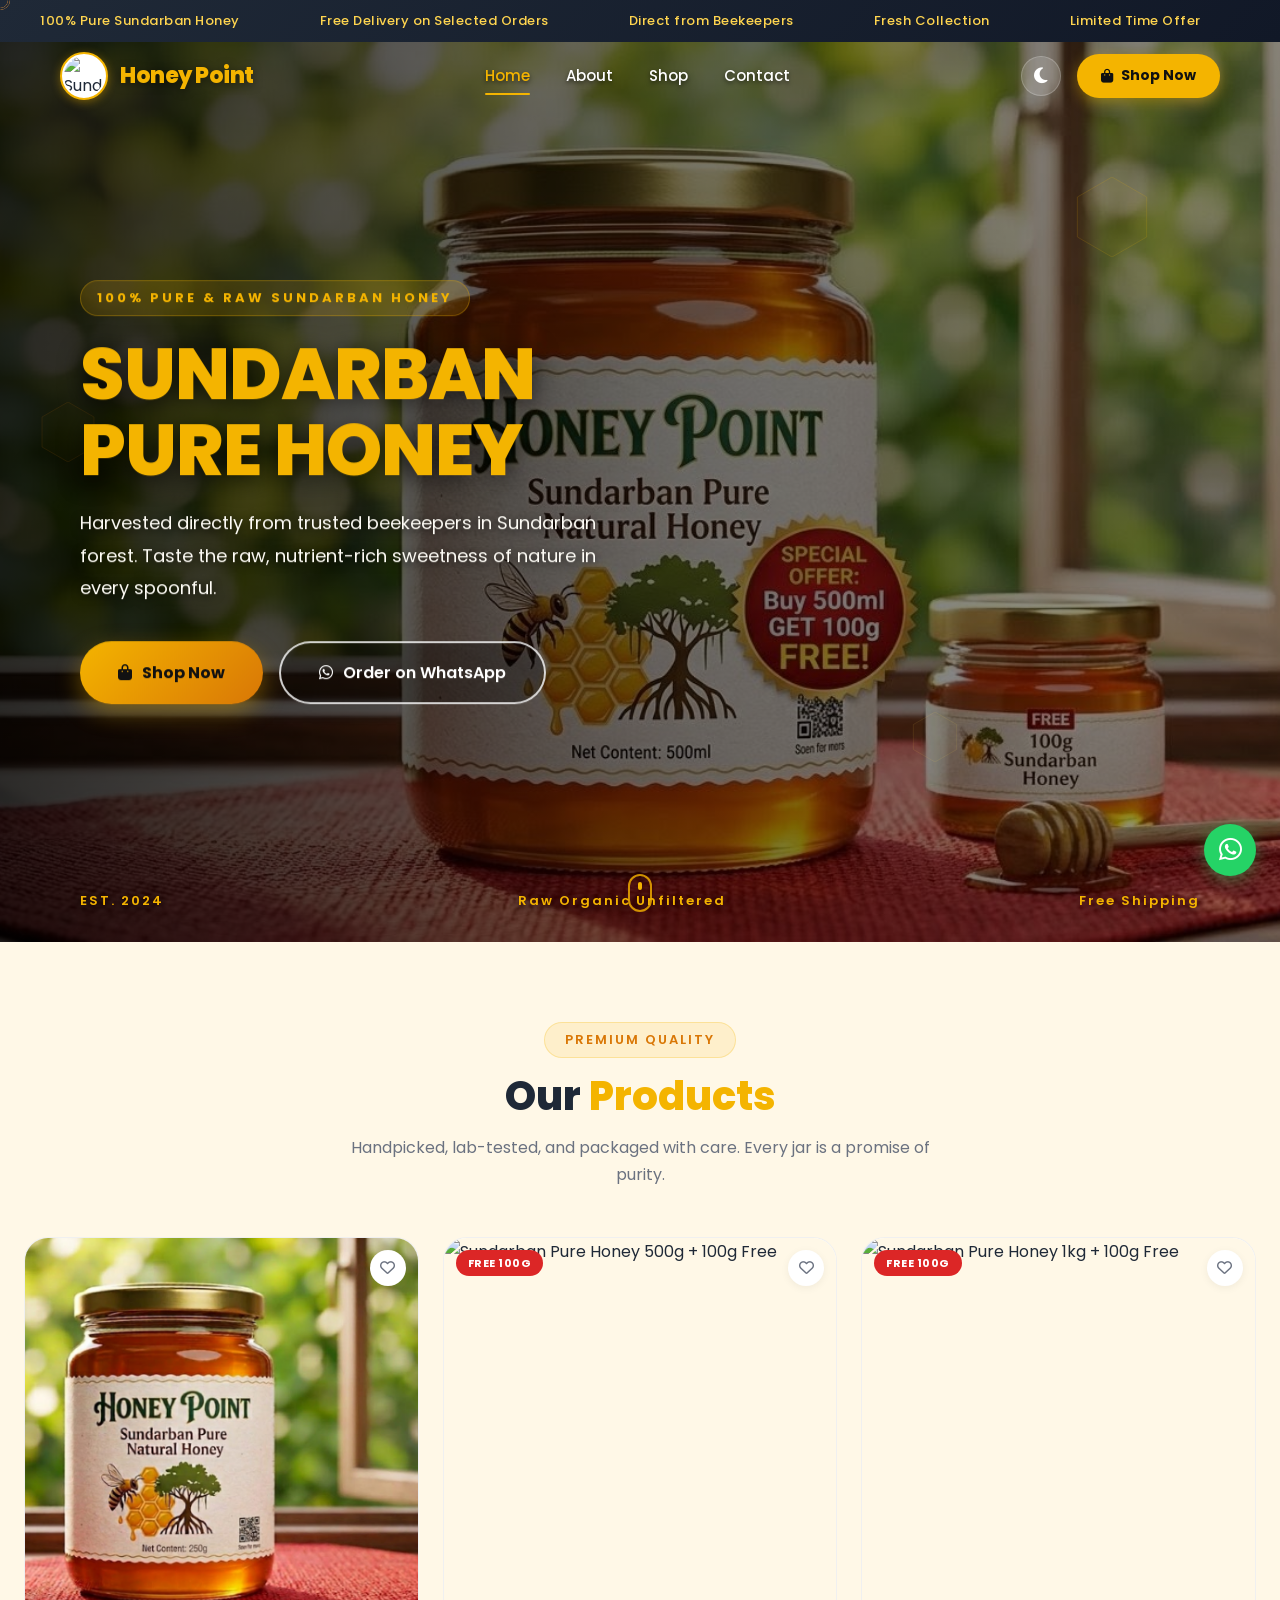
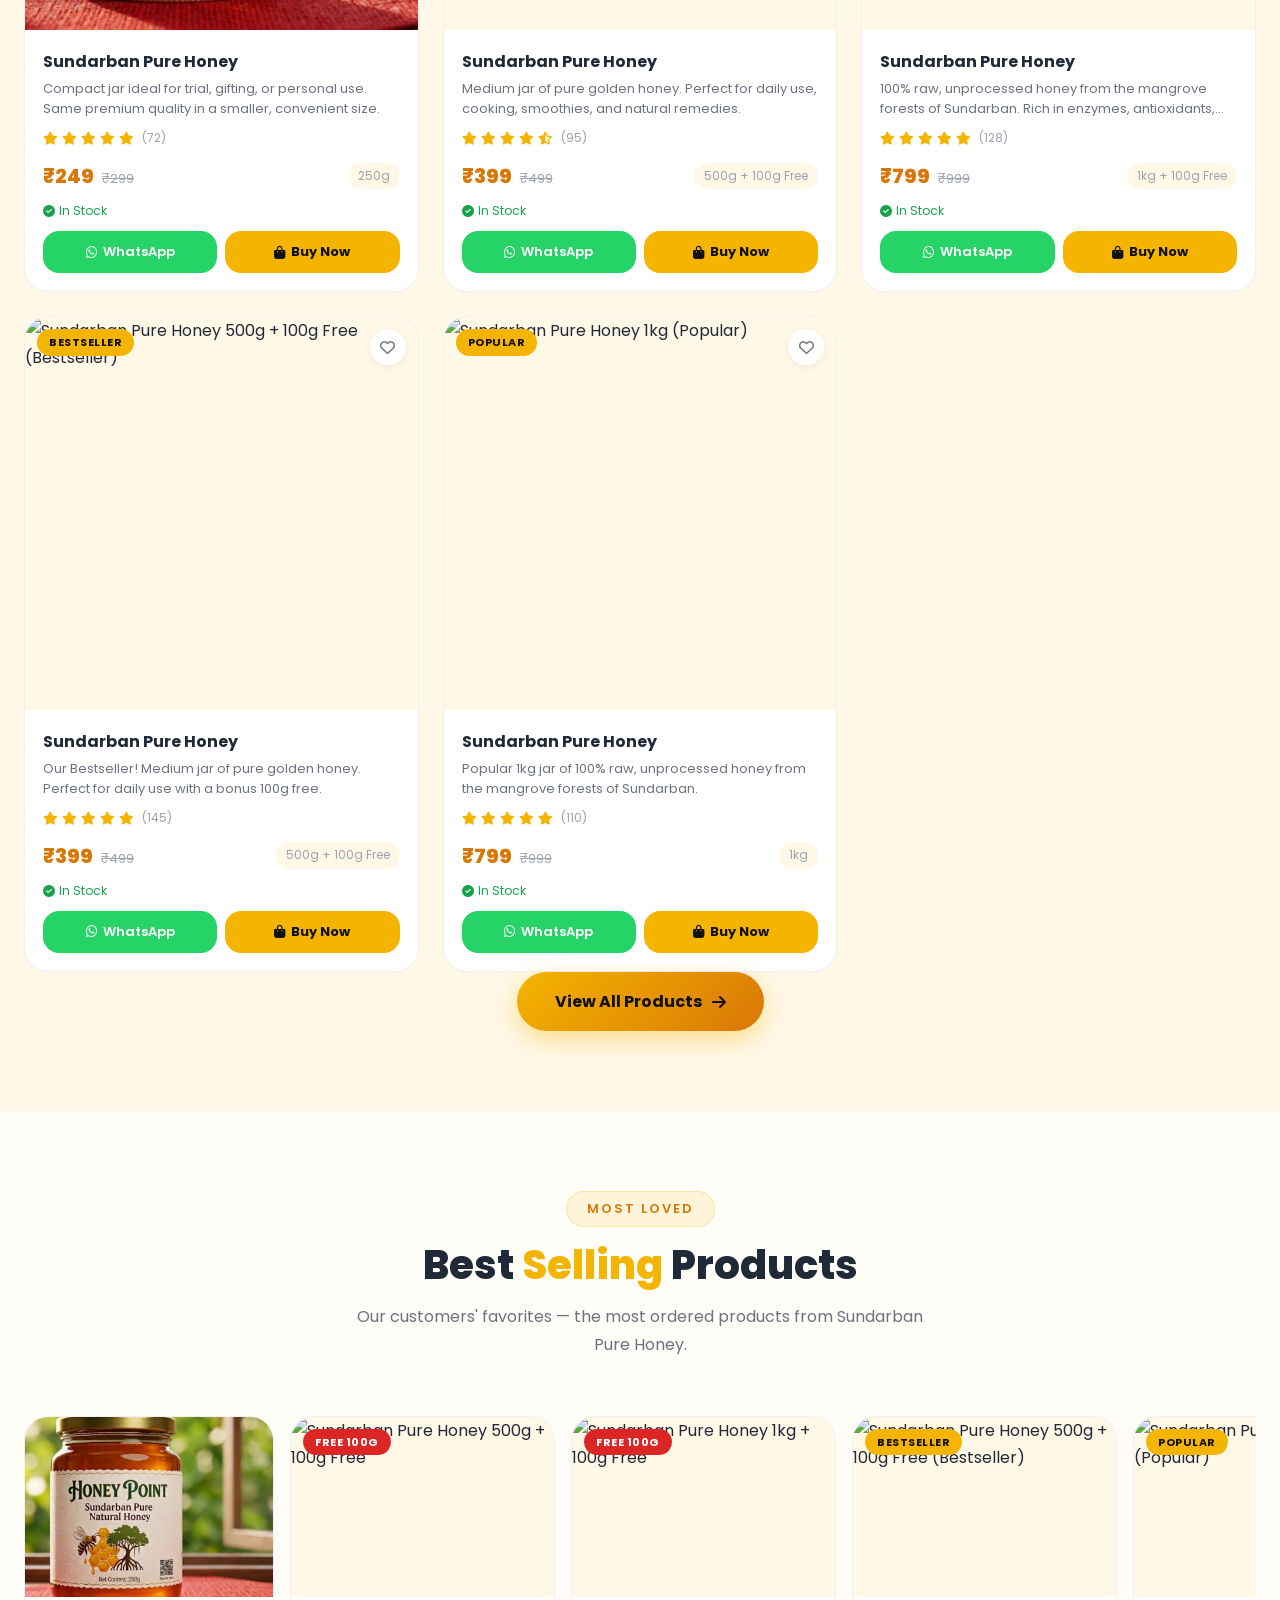
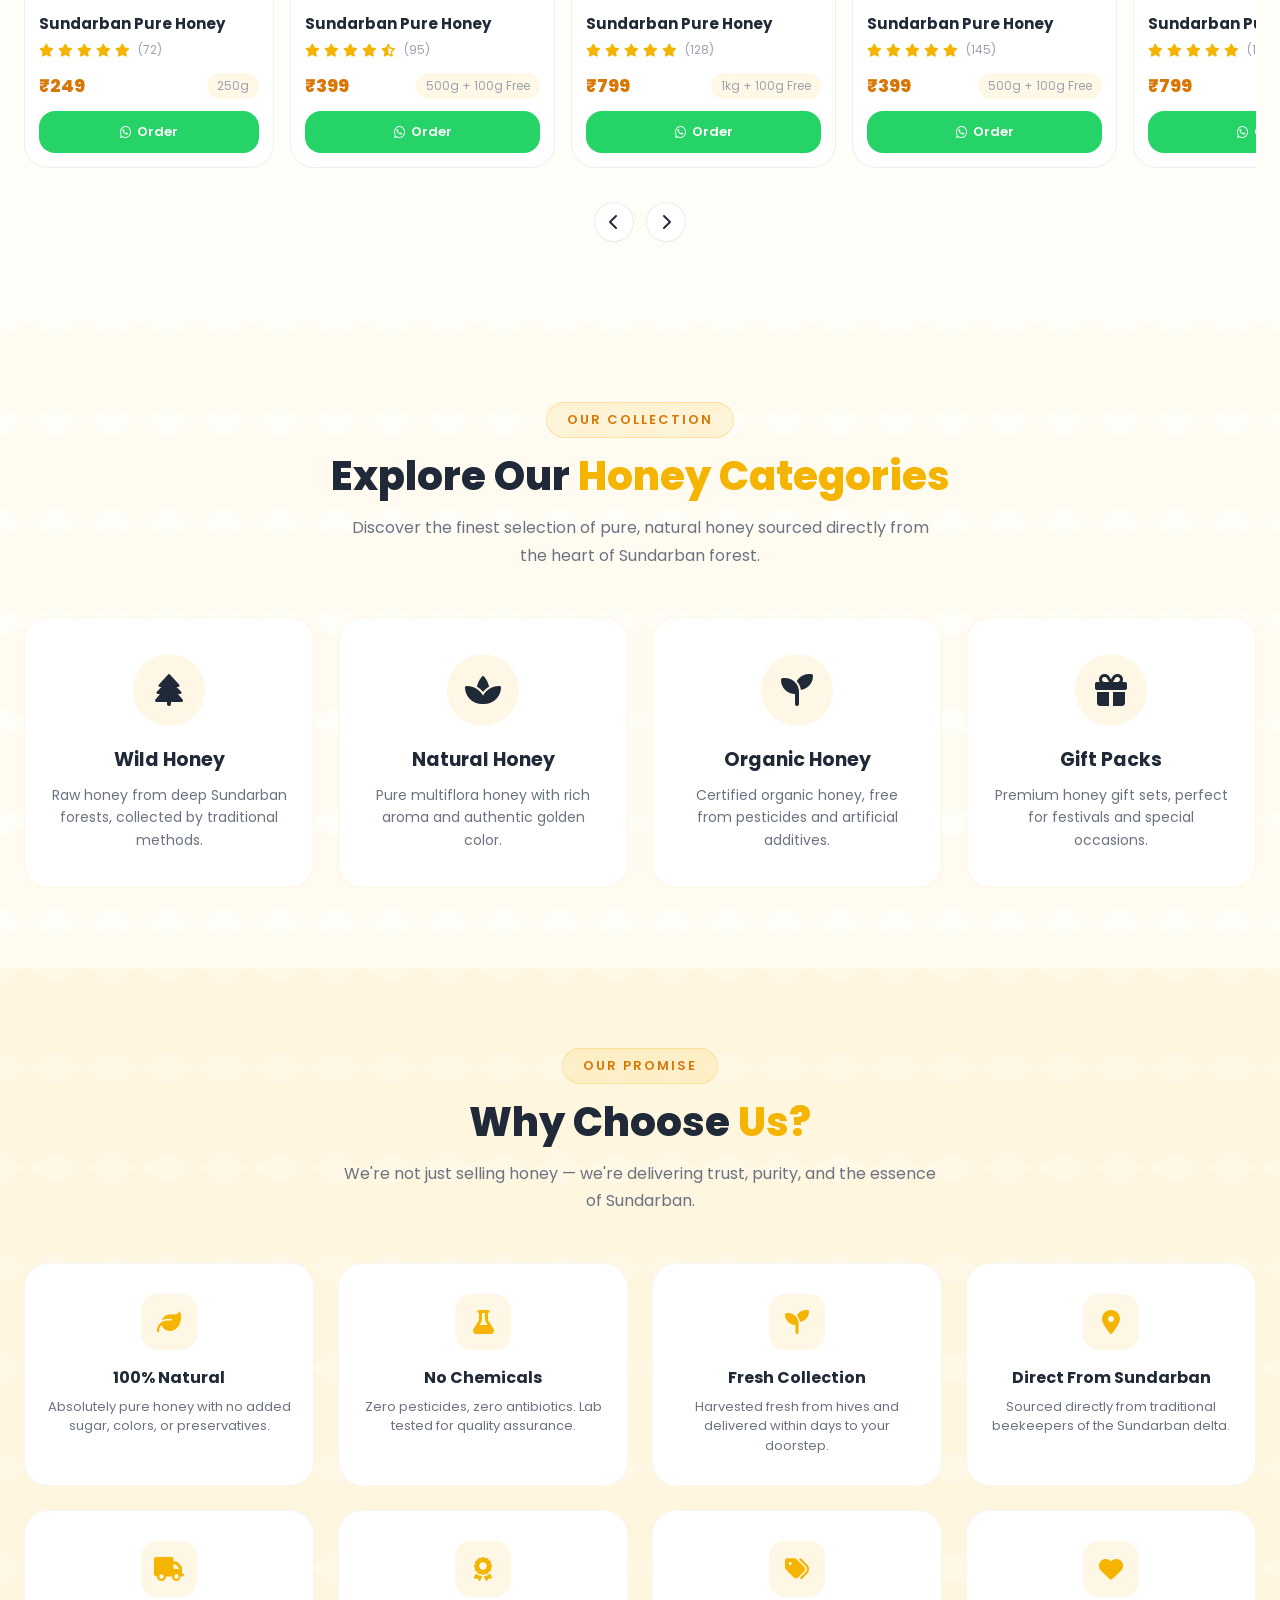
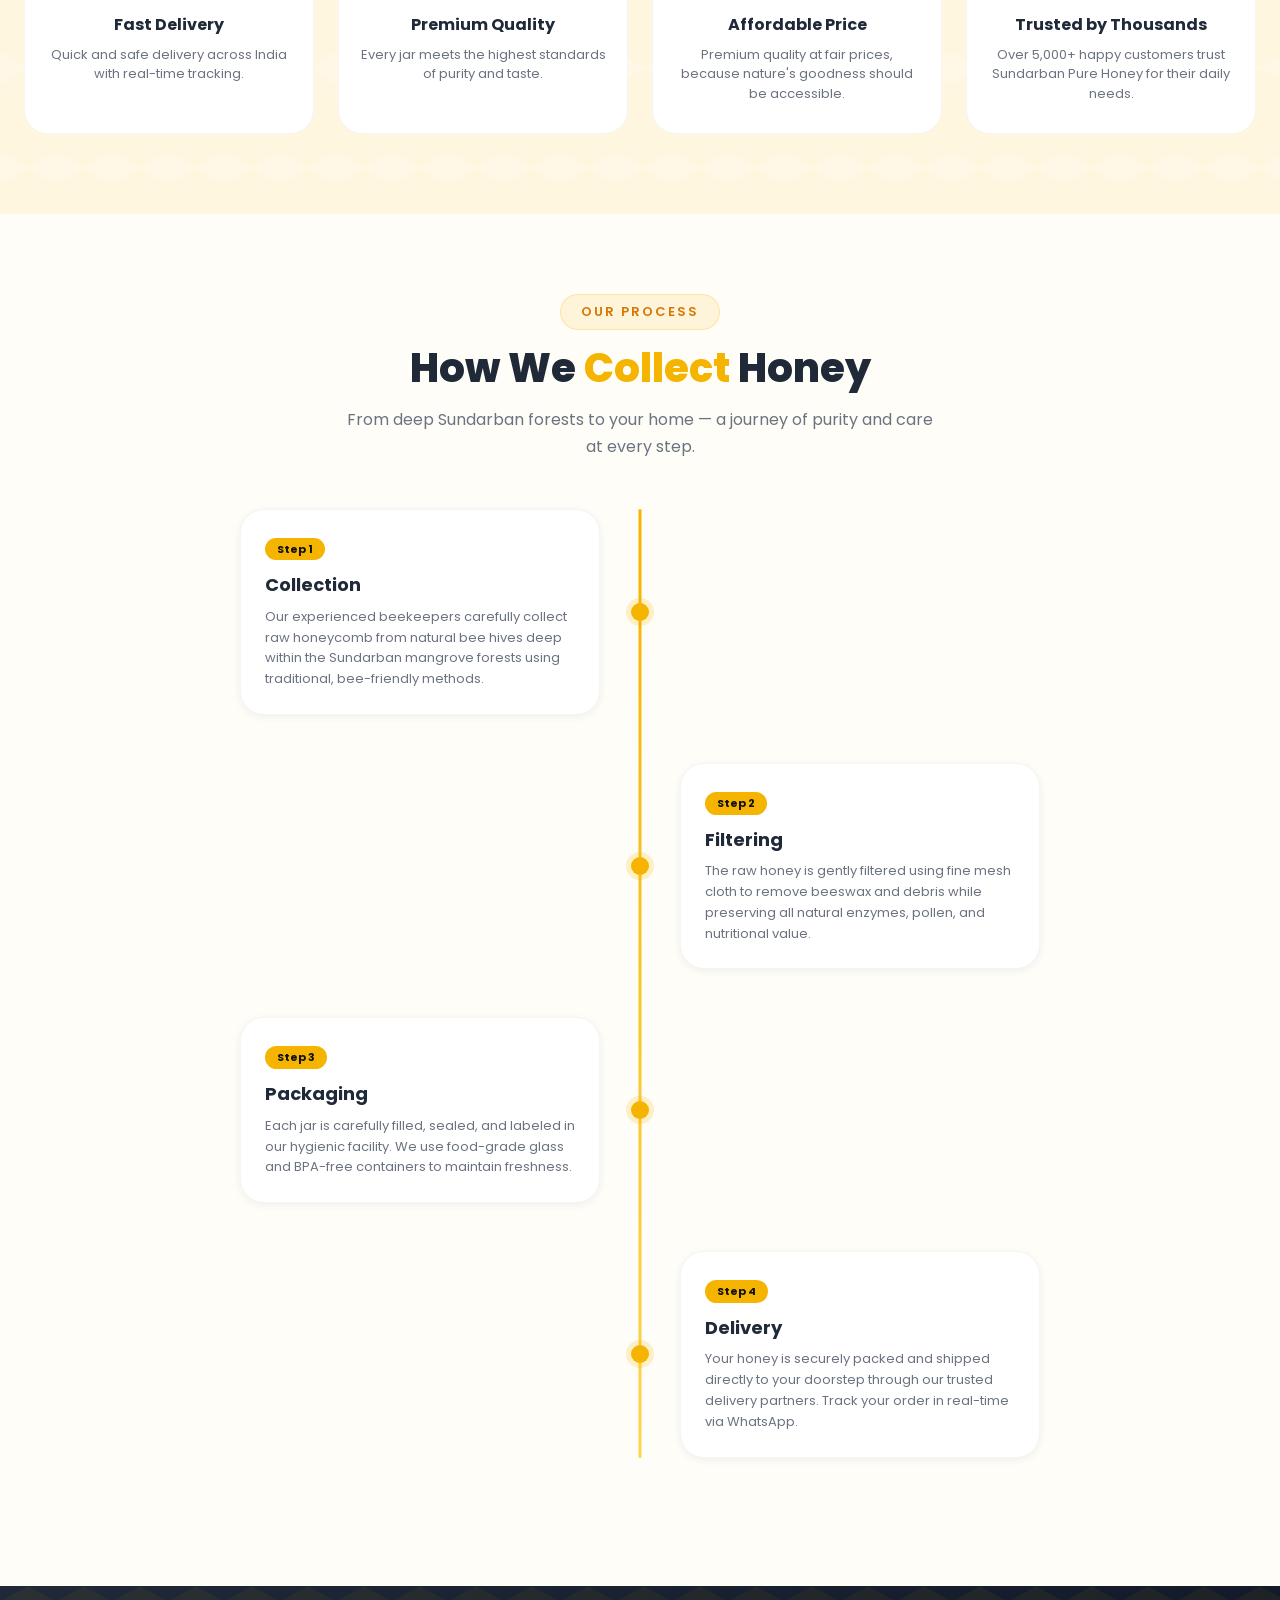
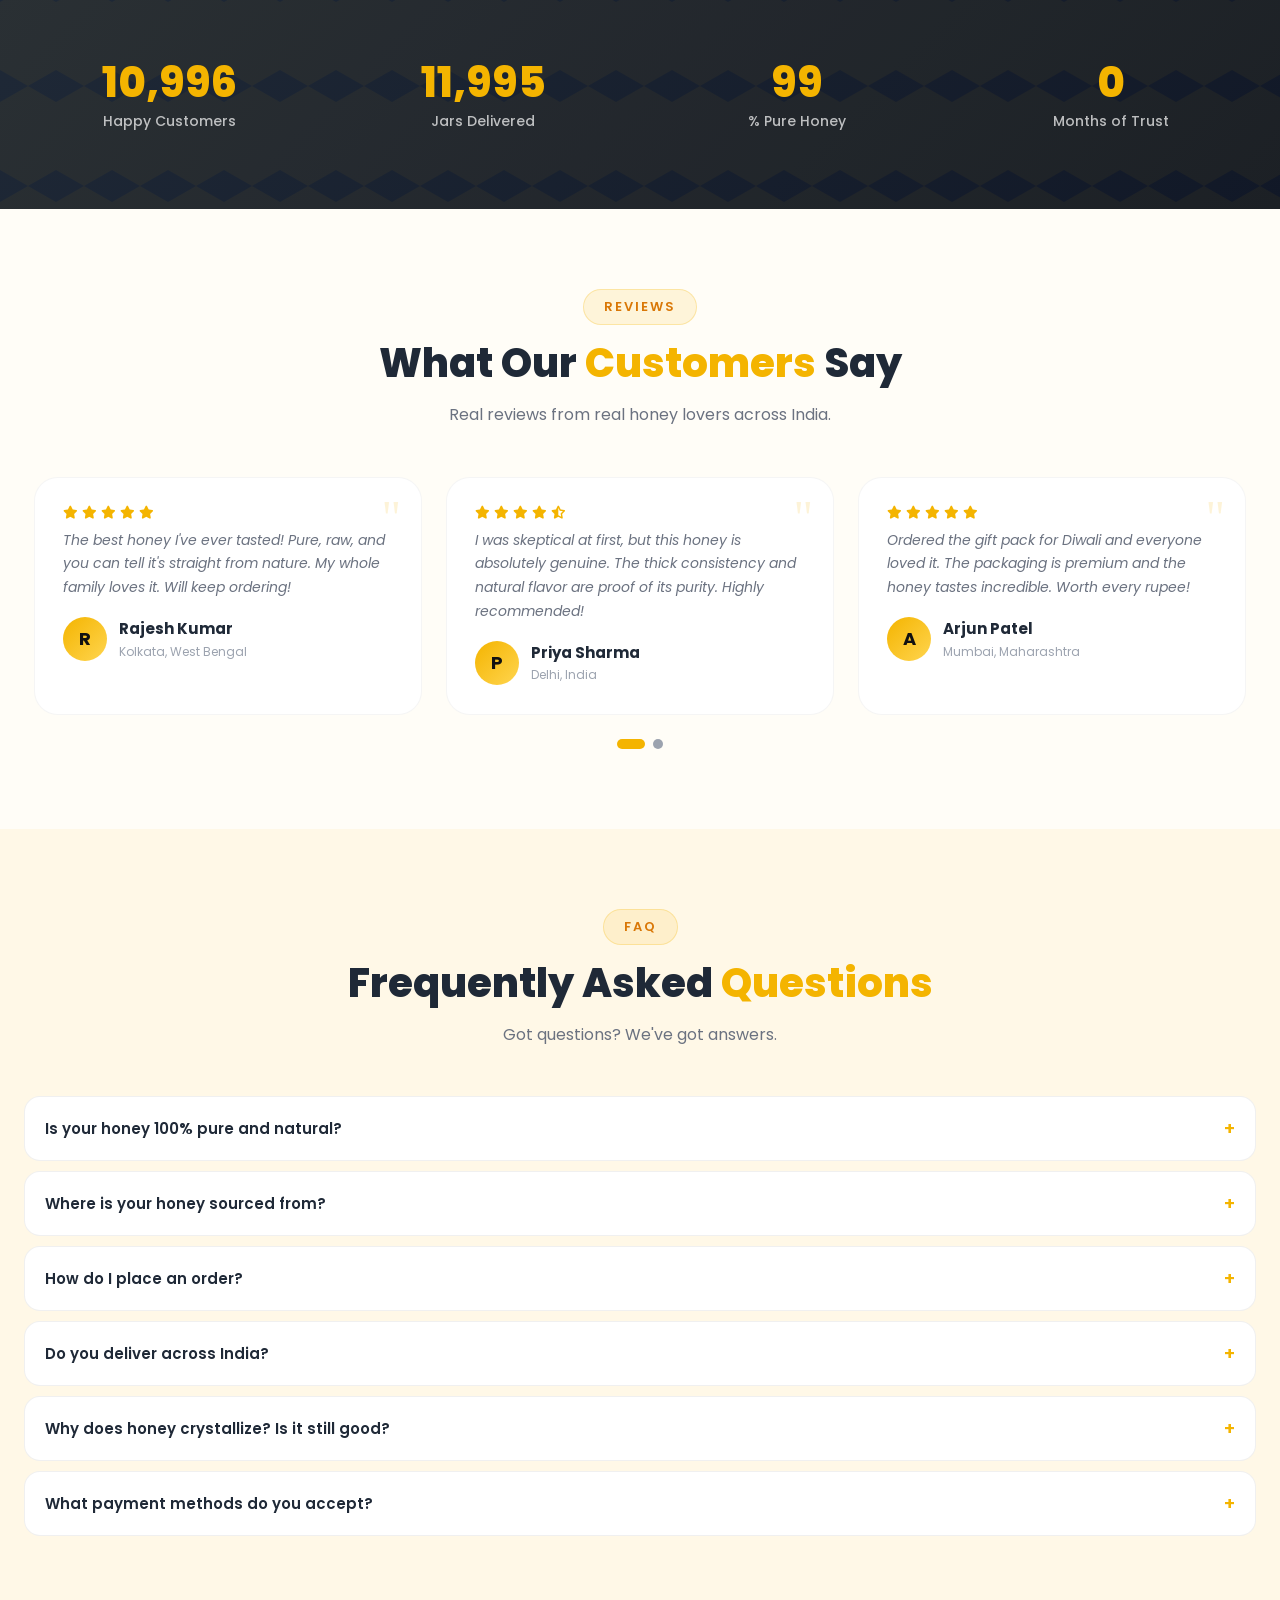
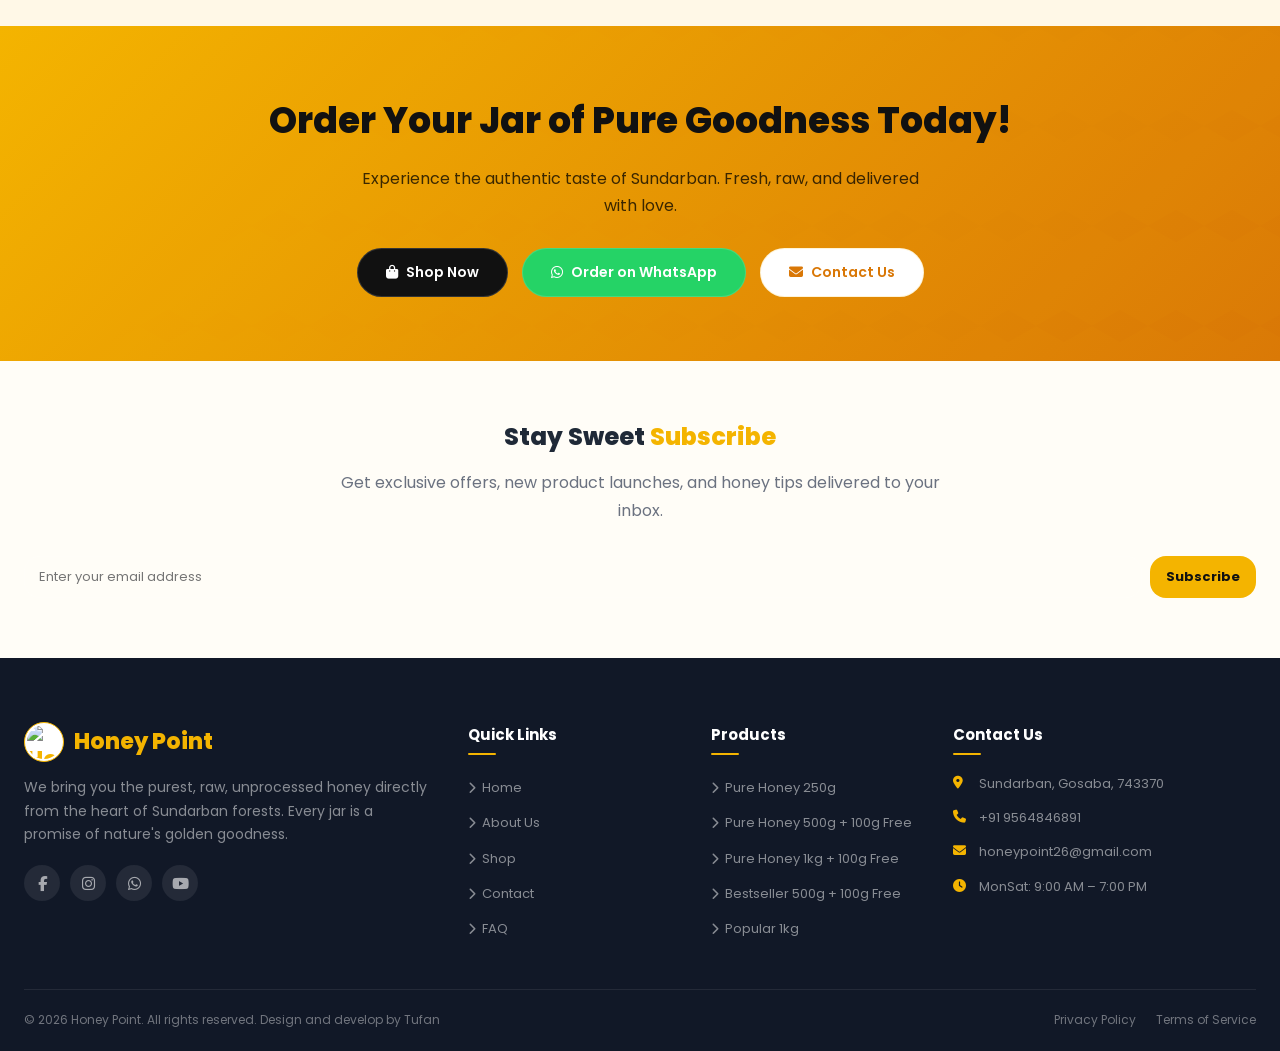
==== index.html @ 23c64f25 "Add files via upload first upload the file" ====
﻿<!DOCTYPE html>
<html lang="en">

<head>
    <meta charset="UTF-8">
    <meta name="viewport" content="width=device-width, initial-scale=1.0">
    <title>Honey Point 100% Natural Raw Honey Direct From Beekeepers</title>
    <meta name="description"
        content="Experience the authentic taste of pure, raw, unprocessed honey collected directly from the forests of Sundarban. 100% natural, chemical-free honey delivered to your doorstep.">
    <meta name="keywords"
        content="Sundarban honey, pure honey, organic honey, raw honey, natural honey, wild honey, Sundarban forest honey">
    <meta name="author" content="Sundarban Pure Honey">
    <link rel="canonical" href="https://sundarbanhoney.com/">

    <!-- Open Graph -->
    <meta property="og:title" content="Sundarban Pure Honey  100% Natural Raw Honey">
    <meta property="og:description"
        content="Pure, raw, unprocessed honey from the forests of Sundarban. Direct from beekeepers to your doorstep.">
    <meta property="og:type" content="website">
    <meta property="og:url" content="https://sundarbanhoney.com/">
    <meta property="og:image" content="./assets/1kghoney.png">

    <!-- Twitter Card -->
    <meta name="twitter:card" content="summary_large_image">
    <meta name="twitter:title" content="Sundarban Pure Honey  100% Natural Raw Honey">
    <meta name="twitter:description" content="Pure, raw, unprocessed honey from the forests of Sundarban.">

    <!-- Structured Data -->
    <script type="application/ld+json">
    {
        "@context": "https://schema.org",
        "@type": "LocalBusiness",
        "name": "Sundarban Pure Honey",
        "description": "100% Pure, Raw, Unprocessed honey from the forests of Sundarban",
        "address": {
            "@type": "PostalAddress",
            "streetAddress": "Sundarban, Gosaba",
            "postalCode": "743370",
            "addressCountry": "IN"
        },
        "telephone": "+919564846891",
        "email": "honeypoint26@gmail.com"
    }
    </script>
    <link rel="icon" type="image/png" href="./assets/HP_Logo1.png">

    <!-- Preload Fonts -->
    <link rel="preconnect" href="https://fonts.googleapis.com">
    <link rel="preconnect" href="https://fonts.gstatic.com" crossorigin>
    <link href="https://fonts.googleapis.com/css2?family=Poppins:wght@300;400;500;600;700;800&display=swap"
        rel="stylesheet">

    <!-- Font Awesome -->
    <link rel="stylesheet" href="https://cdnjs.cloudflare.com/ajax/libs/font-awesome/6.5.1/css/all.min.css">

    <!-- Tailwind CSS CDN -->
    <script src="https://cdn.tailwindcss.com"></script>
    <script>
        tailwind.config = {
            darkMode: "class",
            theme: {
                extend: {
                    colors: {
                        primary: { DEFAULT: "#F4B400", dark: "#D97706" },
                        secondary: "#D97706",
                        accent: "#FFD54F",
                        honey: { 50: "#FFFDF7", 100: "#FFF8E7", 200: "#FFE6A0", 300: "#FFD54F", 400: "#F4B400", 500: "#D97706", 600: "#B45309" },
                        cream: "#FFFDF7",
                        forest: "#355E3B",
                    },
                    fontFamily: {
                        poppins: ["Poppins", "sans-serif"],
                    },
                }
            }
        }
    </script>

    <!-- Custom CSS -->
    <link rel="stylesheet" href="style.css">
</head>

<body class="font-poppins">

    <!-- Scroll Progress Bar -->
    <div class="scroll-progress" id="scrollProgress"></div>

    <!-- Custom Cursor -->
    <div class="custom-cursor" id="customCursor"></div>

    <!-- Scroll Progress -->
    <div class="scroll-progress" id="scrollProgress"></div>
    <div class="custom-cursor" id="customCursor"></div>

    <!-- Marquee Bar -->
    <div class="marquee-bar" id="marqueeBar">
        <div class="marquee-track">
            <span class="marquee-item">100% Pure Sundarban Honey</span>
            <span class="marquee-item">Free Delivery on Selected Orders</span>
            <span class="marquee-item">Direct from Beekeepers</span>
            <span class="marquee-item">Fresh Collection</span>
            <span class="marquee-item">Limited Time Offer</span>
            <span class="marquee-item">Order Now on WhatsApp: +91 9564846891</span>
            <span class="marquee-item">100% Pure Sundarban Honey</span>
            <span class="marquee-item">Free Delivery on Selected Orders</span>
            <span class="marquee-item">Direct from Beekeepers</span>
            <span class="marquee-item">Fresh Collection</span>
            <span class="marquee-item">Limited Time Offer</span>
            <span class="marquee-item">Order Now on WhatsApp: +91 9564846891</span>
        </div>
    </div>

    <!-- Header -->
    <header class="site-header has-marquee" id="siteHeader">
        <div class="header-inner">
            <a href="index.html" class="header-logo" aria-label="Sundarban Pure Honey Home">
                <img src="./assets/HP_Logo1.png" alt="Sundarban Pure Honey Logo">
                <span class="header-logo-text">Honey Point</span>
            </a>
            <nav class="header-nav">
                <a href="index.html" class="active">Home</a>
                <a href="about.html">About</a>
                <a href="shop.html">Shop</a>
                <a href="contact.html">Contact</a>
            </nav>
            <div class="header-actions">
                <button class="dark-toggle" id="darkToggle" aria-label="Toggle Dark Mode"><i
                        class="fas fa-moon"></i></button>
                <a href="shop.html" class="header-cta"><i class="fas fa-shopping-bag"></i> Shop Now</a>
            </div>
            <button class="hamburger" id="hamburger"
                aria-label="Open Menu"><span></span><span></span><span></span></button>
        </div>
    </header>

    <div class="mobile-menu" id="mobileMenu">
        <a href="index.html">Home</a>
        <a href="about.html">About</a>
        <a href="shop.html">Shop</a>
        <a href="contact.html">Contact</a>
    </div>

    <!-- 
         MAIN CONTENT
          -->
    <main id="main-content">

        <!--  HERO SECTION  -->
        <section class="hero" id="hero">
            <!-- Background Video -->
            <img src="./assets/honeybanner.jpeg" alt="Honey Banner" class="bg-video">


            <!-- Dark Overlay -->
            <div class="overlay"></div>

            <!-- Floating Hexagons -->
            <svg class="hero-float-hex" style="top:15%; right:10%; width:80px;" viewBox="0 0 100 100" fill="none">
                <path d="M50 0L93.3 25V75L50 100L6.7 75V25L50 0Z" fill="#F4B400" fill-opacity="0.15" stroke="#F4B400"
                    stroke-width="1" />
            </svg>
            <svg class="hero-float-hex" style="bottom:20%; right:25%; width:50px;" viewBox="0 0 100 100" fill="none">
                <path d="M50 0L93.3 25V75L50 100L6.7 75V25L50 0Z" fill="#FFD54F" fill-opacity="0.1" stroke="#FFD54F"
                    stroke-width="1" />
            </svg>
            <svg class="hero-float-hex" style="top:40%; left:3%; width:60px;" viewBox="0 0 100 100" fill="none">
                <path d="M50 0L93.3 25V75L50 100L6.7 75V25L50 0Z" fill="#F4B400" fill-opacity="0.1" stroke="#D97706"
                    stroke-width="1" />
            </svg>

            <!-- Hero Content -->
            <div class="hero-content">
                <span class="small-title">100% PURE & RAW SUNDARBAN HONEY</span>
                <h1>SUNDARBAN<br> PURE HONEY</h1>
                <p>
                    Harvested directly from trusted beekeepers in Sundarban forest. Taste the raw, nutrient-rich
                    sweetness of nature in every spoonful.
                </p>
                <div class="buttons">
                    <a href="shop.html" class="btn">
                        <i class="fas fa-shopping-bag"></i> Shop Now
                    </a>
                    <a href="https://wa.me/919564846891?text=Hello%2C%20I%20want%20to%20order%20honey%20from%20Sundarban%20Pure%20Honey."
                        class="btn-outline" target="_blank" rel="noopener">
                        <i class="fab fa-whatsapp"></i> Order on WhatsApp
                    </a>
                </div>
            </div>

            <!-- Bottom Info -->
            <div class="bottom">
                <div>EST. 2024</div>
                <div>Raw Organic Unfiltered</div>
                <div>Free Shipping</div>
            </div>

            <!-- Scroll Indicator -->
            <div class="scroll-indicator">
                <div class="mouse"></div>
            </div>
        </section>
        <!--  SECTION 3: OUR PRODUCTS  -->
        <section class="section section-alt" id="products">
            <div class="container">
                <div class="section-header reveal">
                    <div class="section-badge">Premium Quality</div>
                    <h2 class="section-title">Our <span class="highlight">Products</span></h2>
                    <p class="section-subtitle">Handpicked, lab-tested, and packaged with care. Every jar is a promise
                        of purity.</p>
                </div>

                <div class="grid grid-cols-1 sm:grid-cols-2 lg:grid-cols-3 gap-6" id="productGrid">

                    <!-- Product 1 -->
                    <div class="product-card reveal">
                        <div class="product-image-wrap">
                            <img src="./assets/250ghoney.png" alt="Sundarban Pure Honey 250g" loading="lazy">
                            <button class="product-wishlist" aria-label="Add to Wishlist"><i
                                    class="far fa-heart"></i></button>
                            <button class="product-quick-view" data-product="0">Quick View</button>
                        </div>
                        <div class="product-info">
                            <h3 class="product-name">Sundarban Pure Honey</h3>
                            <p class="product-desc">Compact jar ideal for trial, gifting, or personal use. Same premium
                                quality in a smaller, convenient size.</p>
                            <div class="product-rating">
                                <i class="fas fa-star star"></i><i class="fas fa-star star"></i><i
                                    class="fas fa-star star"></i><i class="fas fa-star star"></i><i
                                    class="fas fa-star star"></i>
                                <span class="count">(72)</span>
                            </div>
                            <div class="product-meta">
                                <div class="product-price">&#8377;249 <span class="old-price">&#8377;299</span></div>
                                <span class="product-weight">250g</span>
                            </div>
                            <div class="product-stock in-stock"><i class="fas fa-check-circle"></i> In Stock</div>
                            <div class="product-actions">
                                <a href="https://wa.me/919564846891?text=Hello%2C%20I%20want%20to%20order%20Sundarban%20Pure%20Honey%20(250g)%20from%20Sundarban%20Pure%20Honey.%20Please%20provide%20delivery%20details."
                                    class="btn-whatsapp" target="_blank" rel="noopener"><i class="fab fa-whatsapp"></i>
                                    WhatsApp</a>
                                <a href="https://wa.me/919564846891?text=Hello%2C%20I%20want%20to%20order%20Sundarban%20Pure%20Honey%20(250g)%20from%20Sundarban%20Pure%20Honey."
                                    class="btn-buy" target="_blank" rel="noopener"><i class="fas fa-shopping-bag"></i>
                                    Buy Now</a>
                            </div>
                        </div>
                    </div>

                    <!-- Product 2 -->
                    <div class="product-card reveal">
                        <div class="product-image-wrap">
                            <img src="./assets/500ghoney.png" alt="Sundarban Pure Honey 500g + 100g Free"
                                loading="lazy">
                            <span class="product-badge badge-sale">Free 100g</span>
                            <button class="product-wishlist" aria-label="Add to Wishlist"><i
                                    class="far fa-heart"></i></button>
                            <button class="product-quick-view" data-product="1">Quick View</button>
                        </div>
                        <div class="product-info">
                            <h3 class="product-name">Sundarban Pure Honey</h3>
                            <p class="product-desc">Medium jar of pure golden honey. Perfect for daily use, cooking,
                                smoothies, and natural remedies.</p>
                            <div class="product-rating">
                                <i class="fas fa-star star"></i><i class="fas fa-star star"></i><i
                                    class="fas fa-star star"></i><i class="fas fa-star star"></i><i
                                    class="fas fa-star-half-alt star"></i>
                                <span class="count">(95)</span>
                            </div>
                            <div class="product-meta">
                                <div class="product-price">&#8377;399 <span class="old-price">&#8377;499</span></div>
                                <span class="product-weight">500g + 100g Free</span>
                            </div>
                            <div class="product-stock in-stock"><i class="fas fa-check-circle"></i> In Stock</div>
                            <div class="product-actions">
                                <a href="https://wa.me/919564846891?text=Hello%2C%20I%20want%20to%20order%20Sundarban%20Pure%20Honey%20(500g%2B100g%20Free)%20from%20Sundarban%20Pure%20Honey.%20Please%20provide%20delivery%20details."
                                    class="btn-whatsapp" target="_blank" rel="noopener"><i class="fab fa-whatsapp"></i>
                                    WhatsApp</a>
                                <a href="https://wa.me/919564846891?text=Hello%2C%20I%20want%20to%20order%20Sundarban%20Pure%20Honey%20(500g%2B100g%20Free)%20from%20Sundarban%20Pure%20Honey."
                                    class="btn-buy" target="_blank" rel="noopener"><i class="fas fa-shopping-bag"></i>
                                    Buy Now</a>
                            </div>
                        </div>
                    </div>

                    <!-- Product 3 -->
                    <div class="product-card reveal">
                        <div class="product-image-wrap">
                            <img src="./assets/1kghoney.png" alt="Sundarban Pure Honey 1kg + 100g Free" loading="lazy">
                            <span class="product-badge badge-sale">Free 100g</span>
                            <button class="product-wishlist" aria-label="Add to Wishlist"><i
                                    class="far fa-heart"></i></button>
                            <button class="product-quick-view" data-product="2">Quick View</button>
                        </div>
                        <div class="product-info">
                            <h3 class="product-name">Sundarban Pure Honey</h3>
                            <p class="product-desc">100% raw, unprocessed honey from the mangrove forests of Sundarban.
                                Rich in enzymes, antioxidants, and natural goodness.</p>
                            <div class="product-rating">
                                <i class="fas fa-star star"></i><i class="fas fa-star star"></i><i
                                    class="fas fa-star star"></i><i class="fas fa-star star"></i><i
                                    class="fas fa-star star"></i>
                                <span class="count">(128)</span>
                            </div>
                            <div class="product-meta">
                                <div class="product-price">&#8377;799 <span class="old-price">&#8377;999</span></div>
                                <span class="product-weight">1kg + 100g Free</span>
                            </div>
                            <div class="product-stock in-stock"><i class="fas fa-check-circle"></i> In Stock</div>
                            <div class="product-actions">
                                <a href="https://wa.me/919564846891?text=Hello%2C%20I%20want%20to%20order%20Sundarban%20Pure%20Honey%20(1kg%2B100g%20Free)%20from%20Sundarban%20Pure%20Honey.%20Please%20provide%20delivery%20details."
                                    class="btn-whatsapp" target="_blank" rel="noopener"><i class="fab fa-whatsapp"></i>
                                    WhatsApp</a>
                                <a href="https://wa.me/919564846891?text=Hello%2C%20I%20want%20to%20order%20Sundarban%20Pure%20Honey%20(1kg%2B100g%20Free)%20from%20Sundarban%20Pure%20Honey."
                                    class="btn-buy" target="_blank" rel="noopener"><i class="fas fa-shopping-bag"></i>
                                    Buy Now</a>
                            </div>
                        </div>
                    </div>

                    <!-- Product 4 -->
                    <div class="product-card reveal">
                        <div class="product-image-wrap">
                            <img src="./assets/500ghoney.png" alt="Sundarban Pure Honey 500g + 100g Free (Bestseller)"
                                loading="lazy">
                            <span class="product-badge badge-best">Bestseller</span>
                            <button class="product-wishlist" aria-label="Add to Wishlist"><i
                                    class="far fa-heart"></i></button>
                            <button class="product-quick-view" data-product="3">Quick View</button>
                        </div>
                        <div class="product-info">
                            <h3 class="product-name">Sundarban Pure Honey</h3>
                            <p class="product-desc">Our Bestseller! Medium jar of pure golden honey. Perfect for daily
                                use with a bonus 100g free.</p>
                            <div class="product-rating">
                                <i class="fas fa-star star"></i><i class="fas fa-star star"></i><i
                                    class="fas fa-star star"></i><i class="fas fa-star star"></i><i
                                    class="fas fa-star star"></i>
                                <span class="count">(145)</span>
                            </div>
                            <div class="product-meta">
                                <div class="product-price">&#8377;399 <span class="old-price">&#8377;499</span></div>
                                <span class="product-weight">500g + 100g Free</span>
                            </div>
                            <div class="product-stock in-stock"><i class="fas fa-check-circle"></i> In Stock</div>
                            <div class="product-actions">
                                <a href="https://wa.me/919564846891?text=Hello%2C%20I%20want%20to%20order%20Sundarban%20Pure%20Honey%20(500g%2B100g%20Free%20Bestseller)%20from%20Sundarban%20Pure%20Honey.%20Please%20provide%20delivery%20details."
                                    class="btn-whatsapp" target="_blank" rel="noopener"><i class="fab fa-whatsapp"></i>
                                    WhatsApp</a>
                                <a href="https://wa.me/919564846891?text=Hello%2C%20I%20want%20to%20order%20Sundarban%20Pure%20Honey%20(500g%2B100g%20Free%20Bestseller)%20from%20Sundarban%20Pure%20Honey."
                                    class="btn-buy" target="_blank" rel="noopener"><i class="fas fa-shopping-bag"></i>
                                    Buy Now</a>
                            </div>
                        </div>
                    </div>

                    <!-- Product 5 -->
                    <div class="product-card reveal">
                        <div class="product-image-wrap">
                            <img src="./assets/1kghoney.png" alt="Sundarban Pure Honey 1kg (Popular)" loading="lazy">
                            <span class="product-badge badge-best">Popular</span>
                            <button class="product-wishlist" aria-label="Add to Wishlist"><i
                                    class="far fa-heart"></i></button>
                            <button class="product-quick-view" data-product="4">Quick View</button>
                        </div>
                        <div class="product-info">
                            <h3 class="product-name">Sundarban Pure Honey</h3>
                            <p class="product-desc">Popular 1kg jar of 100% raw, unprocessed honey from the mangrove
                                forests of Sundarban.</p>
                            <div class="product-rating">
                                <i class="fas fa-star star"></i><i class="fas fa-star star"></i><i
                                    class="fas fa-star star"></i><i class="fas fa-star star"></i><i
                                    class="fas fa-star star"></i>
                                <span class="count">(110)</span>
                            </div>
                            <div class="product-meta">
                                <div class="product-price">&#8377;799 <span class="old-price">&#8377;999</span></div>
                                <span class="product-weight">1kg</span>
                            </div>
                            <div class="product-stock in-stock"><i class="fas fa-check-circle"></i> In Stock</div>
                            <div class="product-actions">
                                <a href="https://wa.me/919564846891?text=Hello%2C%20I%20want%20to%20order%20Sundarban%20Pure%20Honey%20(1kg%20Popular)%20from%20Sundarban%20Pure%20Honey.%20Please%20provide%20delivery%20details."
                                    class="btn-whatsapp" target="_blank" rel="noopener"><i class="fab fa-whatsapp"></i>
                                    WhatsApp</a>
                                <a href="https://wa.me/919564846891?text=Hello%2C%20I%20want%20to%20order%20Sundarban%20Pure%20Honey%20(1kg%20Popular)%20from%20Sundarban%20Pure%20Honey."
                                    class="btn-buy" target="_blank" rel="noopener"><i class="fas fa-shopping-bag"></i>
                                    Buy Now</a>
                            </div>
                        </div>
                    </div>
                </div>

                <div class="text-center mt-10 reveal">
                    <a href="shop.html" class="btn">View All Products <i class="fas fa-arrow-right ml-2"></i></a>
                </div>
            </div>
        </section>

        <!--  SECTION 4: BEST SELLERS SLIDER (COMPACT CAROUSEL)  -->
        <section class="section" id="bestsellers">
            <div class="container">
                <div class="section-header reveal">
                    <div class="section-badge">Most Loved</div>
                    <h2 class="section-title">Best <span class="highlight">Selling</span> Products</h2>
                    <p class="section-subtitle">Our customers' favorites &mdash; the most ordered products from
                        Sundarban Pure
                        Honey.</p>
                </div>

                <div class="bestseller-slider reveal">
                    <div class="bestseller-track" id="bestsellerTrack">
                        <!-- Card 1 -->
                        <div class="product-card">
                            <div class="product-image-wrap">
                                <img src="./assets/250ghoney.png" alt="Sundarban Pure Honey 250g" loading="lazy">
                            </div>
                            <div class="product-info">
                                <h3 class="product-name">Sundarban Pure Honey</h3>
                                <div class="product-rating">
                                    <i class="fas fa-star star"></i><i class="fas fa-star star"></i><i
                                        class="fas fa-star star"></i><i class="fas fa-star star"></i><i
                                        class="fas fa-star star"></i>
                                    <span class="count">(72)</span>
                                </div>
                                <div class="product-meta">
                                    <div class="product-price">&#8377;249</div>
                                    <span class="product-weight">250g</span>
                                </div>
                                <div class="product-actions mt-2">
                                    <a href="https://wa.me/919564846891?text=Hello%2C%20I%20want%20to%20order%20Sundarban%20Pure%20Honey%20(250g)."
                                        class="btn-whatsapp" target="_blank" rel="noopener"><i
                                            class="fab fa-whatsapp"></i> Order</a>
                                </div>
                            </div>
                        </div>
                        <!-- Card 2 -->
                        <div class="product-card">
                            <div class="product-image-wrap">
                                <img src="./assets/500ghoney.png" alt="Sundarban Pure Honey 500g + 100g Free"
                                    loading="lazy">
                                <span class="product-badge badge-sale">Free 100g</span>
                            </div>
                            <div class="product-info">
                                <h3 class="product-name">Sundarban Pure Honey</h3>
                                <div class="product-rating">
                                    <i class="fas fa-star star"></i><i class="fas fa-star star"></i><i
                                        class="fas fa-star star"></i><i class="fas fa-star star"></i><i
                                        class="fas fa-star-half-alt star"></i>
                                    <span class="count">(95)</span>
                                </div>
                                <div class="product-meta">
                                    <div class="product-price">&#8377;399</div>
                                    <span class="product-weight">500g + 100g Free</span>
                                </div>
                                <div class="product-actions mt-2">
                                    <a href="https://wa.me/919564846891?text=Hello%2C%20I%20want%20to%20order%20Sundarban%20Pure%20Honey%20(500g%2B100g%20Free)."
                                        class="btn-whatsapp" target="_blank" rel="noopener"><i
                                            class="fab fa-whatsapp"></i> Order</a>
                                </div>
                            </div>
                        </div>
                        <!-- Card 3 -->
                        <div class="product-card">
                            <div class="product-image-wrap">
                                <img src="./assets/1kghoney.png" alt="Sundarban Pure Honey 1kg + 100g Free"
                                    loading="lazy">
                                <span class="product-badge badge-sale">Free 100g</span>
                            </div>
                            <div class="product-info">
                                <h3 class="product-name">Sundarban Pure Honey</h3>
                                <div class="product-rating">
                                    <i class="fas fa-star star"></i><i class="fas fa-star star"></i><i
                                        class="fas fa-star star"></i><i class="fas fa-star star"></i><i
                                        class="fas fa-star star"></i>
                                    <span class="count">(128)</span>
                                </div>
                                <div class="product-meta">
                                    <div class="product-price">&#8377;799</div>
                                    <span class="product-weight">1kg + 100g Free</span>
                                </div>
                                <div class="product-actions mt-2">
                                    <a href="https://wa.me/919564846891?text=Hello%2C%20I%20want%20to%20order%20Sundarban%20Pure%20Honey%20(1kg%2B100g%20Free)."
                                        class="btn-whatsapp" target="_blank" rel="noopener"><i
                                            class="fab fa-whatsapp"></i> Order</a>
                                </div>
                            </div>
                        </div>
                        <!-- Card 4 -->
                        <div class="product-card">
                            <div class="product-image-wrap">
                                <img src="./assets/500ghoney.png"
                                    alt="Sundarban Pure Honey 500g + 100g Free (Bestseller)" loading="lazy">
                                <span class="product-badge badge-best">Bestseller</span>
                            </div>
                            <div class="product-info">
                                <h3 class="product-name">Sundarban Pure Honey</h3>
                                <div class="product-rating">
                                    <i class="fas fa-star star"></i><i class="fas fa-star star"></i><i
                                        class="fas fa-star star"></i><i class="fas fa-star star"></i><i
                                        class="fas fa-star star"></i>
                                    <span class="count">(145)</span>
                                </div>
                                <div class="product-meta">
                                    <div class="product-price">&#8377;399</div>
                                    <span class="product-weight">500g + 100g Free</span>
                                </div>
                                <div class="product-actions mt-2">
                                    <a href="https://wa.me/919564846891?text=Hello%2C%20I%20want%20to%20order%20Sundarban%20Pure%20Honey%20(500g%2B100g%20Free%20Bestseller)."
                                        class="btn-whatsapp" target="_blank" rel="noopener"><i
                                            class="fab fa-whatsapp"></i> Order</a>
                                </div>
                            </div>
                        </div>
                        <!-- Card 5 -->
                        <div class="product-card">
                            <div class="product-image-wrap">
                                <img src="./assets/1kghoney.png" alt="Sundarban Pure Honey 1kg (Popular)"
                                    loading="lazy">
                                <span class="product-badge badge-best">Popular</span>
                            </div>
                            <div class="product-info">
                                <h3 class="product-name">Sundarban Pure Honey</h3>
                                <div class="product-rating">
                                    <i class="fas fa-star star"></i><i class="fas fa-star star"></i><i
                                        class="fas fa-star star"></i><i class="fas fa-star star"></i><i
                                        class="fas fa-star star"></i>
                                    <span class="count">(110)</span>
                                </div>
                                <div class="product-meta">
                                    <div class="product-price">&#8377;799</div>
                                    <span class="product-weight">1kg</span>
                                </div>
                                <div class="product-actions mt-2">
                                    <a href="https://wa.me/919564846891?text=Hello%2C%20I%20want%20to%20order%20Sundarban%20Pure%20Honey%20(1kg%20Popular)."
                                        class="btn-whatsapp" target="_blank" rel="noopener"><i
                                            class="fab fa-whatsapp"></i> Order</a>
                                </div>
                            </div>
                        </div>
                    </div>
                </div>
            </div>

            <div class="slider-nav reveal">
                <button class="slider-btn" id="bsPrev" aria-label="Previous Slide"><i
                        class="fas fa-chevron-left"></i></button>
                <button class="slider-btn" id="bsNext" aria-label="Next Slide"><i
                        class="fas fa-chevron-right"></i></button>
            </div>
            </div>
        </section>
        <!--  SECTION 2: FEATURED CATEGORIES  -->
        <section class="section" id="categories">
            <div class="honeycomb-overlay"></div>
            <div class="container">
                <div class="section-header reveal">
                    <div class="section-badge">Our Collection</div>
                    <h2 class="section-title">Explore Our <span class="highlight">Honey Categories</span></h2>
                    <p class="section-subtitle">Discover the finest selection of pure, natural honey sourced directly
                        from the heart of Sundarban forest.</p>
                </div>

                <div class="grid grid-cols-1 sm:grid-cols-2 lg:grid-cols-4 gap-6">
                    <div class="category-card reveal">
                        <div class="category-icon"><i class="fas fa-tree"></i></div>
                        <h3>Wild Honey</h3>
                        <p>Raw honey from deep Sundarban forests, collected by traditional methods.</p>
                    </div>
                    <div class="category-card reveal">
                        <div class="category-icon"><i class="fas fa-spa"></i></div>
                        <h3>Natural Honey</h3>
                        <p>Pure multiflora honey with rich aroma and authentic golden color.</p>
                    </div>
                    <div class="category-card reveal">
                        <div class="category-icon"><i class="fas fa-seedling"></i></div>
                        <h3>Organic Honey</h3>
                        <p>Certified organic honey, free from pesticides and artificial additives.</p>
                    </div>
                    <div class="category-card reveal">
                        <div class="category-icon"><i class="fas fa-gift"></i></div>
                        <h3>Gift Packs</h3>
                        <p>Premium honey gift sets, perfect for festivals and special occasions.</p>
                    </div>
                </div>
            </div>
        </section>

        <!--  SECTION 5: WHY CHOOSE US  -->
        <section class="section section-alt" id="whyChooseUs">
            <div class="honeycomb-overlay"></div>
            <div class="container">
                <div class="section-header reveal">
                    <div class="section-badge">Our Promise</div>
                    <h2 class="section-title">Why Choose <span class="highlight">Us?</span></h2>
                    <p class="section-subtitle">We're not just selling honey &mdash; we're delivering trust, purity, and
                        the
                        essence of Sundarban.</p>
                </div>

                <div class="grid grid-cols-1 sm:grid-cols-2 lg:grid-cols-4 gap-6">
                    <div class="feature-card reveal">
                        <div class="feature-icon"><i class="fas fa-leaf"></i></div>
                        <h3>100% Natural</h3>
                        <p>Absolutely pure honey with no added sugar, colors, or preservatives.</p>
                    </div>
                    <div class="feature-card reveal">
                        <div class="feature-icon"><i class="fas fa-flask"></i></div>
                        <h3>No Chemicals</h3>
                        <p>Zero pesticides, zero antibiotics. Lab tested for quality assurance.</p>
                    </div>
                    <div class="feature-card reveal">
                        <div class="feature-icon"><i class="fas fa-seedling"></i></div>
                        <h3>Fresh Collection</h3>
                        <p>Harvested fresh from hives and delivered within days to your doorstep.</p>
                    </div>
                    <div class="feature-card reveal">
                        <div class="feature-icon"><i class="fas fa-map-marker-alt"></i></div>
                        <h3>Direct From Sundarban</h3>
                        <p>Sourced directly from traditional beekeepers of the Sundarban delta.</p>
                    </div>
                    <div class="feature-card reveal">
                        <div class="feature-icon"><i class="fas fa-truck"></i></div>
                        <h3>Fast Delivery</h3>
                        <p>Quick and safe delivery across India with real-time tracking.</p>
                    </div>
                    <div class="feature-card reveal">
                        <div class="feature-icon"><i class="fas fa-award"></i></div>
                        <h3>Premium Quality</h3>
                        <p>Every jar meets the highest standards of purity and taste.</p>
                    </div>
                    <div class="feature-card reveal">
                        <div class="feature-icon"><i class="fas fa-tags"></i></div>
                        <h3>Affordable Price</h3>
                        <p>Premium quality at fair prices, because nature's goodness should be accessible.</p>
                    </div>
                    <div class="feature-card reveal">
                        <div class="feature-icon"><i class="fas fa-heart"></i></div>
                        <h3>Trusted by Thousands</h3>
                        <p>Over 5,000+ happy customers trust Sundarban Pure Honey for their daily needs.</p>
                    </div>
                </div>
            </div>
        </section>

        <!--  SECTION 6: COLLECTION PROCESS TIMELINE  -->
        <section class="section" id="process">
            <div class="container">
                <div class="section-header reveal">
                    <div class="section-badge">Our Process</div>
                    <h2 class="section-title">How We <span class="highlight">Collect</span> Honey</h2>
                    <p class="section-subtitle">From deep Sundarban forests to your home &mdash; a journey of purity and
                        care
                        at every step.</p>
                </div>

                <div class="timeline">
                    <div class="timeline-item reveal-left">
                        <div class="timeline-dot"></div>
                        <div class="timeline-content">
                            <span class="timeline-step">Step 1</span>
                            <h3>Collection</h3>
                            <p>Our experienced beekeepers carefully collect raw honeycomb from natural bee hives deep
                                within the Sundarban mangrove forests using traditional, bee-friendly methods.</p>
                        </div>
                    </div>
                    <div class="timeline-item reveal-right">
                        <div class="timeline-dot"></div>
                        <div class="timeline-content">
                            <span class="timeline-step">Step 2</span>
                            <h3>Filtering</h3>
                            <p>The raw honey is gently filtered using fine mesh cloth to remove beeswax and debris while
                                preserving all natural enzymes, pollen, and nutritional value.</p>
                        </div>
                    </div>
                    <div class="timeline-item reveal-left">
                        <div class="timeline-dot"></div>
                        <div class="timeline-content">
                            <span class="timeline-step">Step 3</span>
                            <h3>Packaging</h3>
                            <p>Each jar is carefully filled, sealed, and labeled in our hygienic facility. We use
                                food-grade glass and BPA-free containers to maintain freshness.</p>
                        </div>
                    </div>
                    <div class="timeline-item reveal-right">
                        <div class="timeline-dot"></div>
                        <div class="timeline-content">
                            <span class="timeline-step">Step 4</span>
                            <h3>Delivery</h3>
                            <p>Your honey is securely packed and shipped directly to your doorstep through our trusted
                                delivery partners. Track your order in real-time via WhatsApp.</p>
                        </div>
                    </div>
                </div>
            </div>
        </section>

        <!--  SECTION 7: STATISTICS  -->
        <section class="stats-section" id="stats">
            <div class="honeycomb-overlay" style="opacity:0.05;"></div>
            <div class="container">
                <div class="grid grid-cols-2 md:grid-cols-4 gap-6">
                    <div class="stat-card reveal">
                        <div class="stat-number" data-target="11000">0</div>
                        <div class="stat-label">Happy Customers</div>
                    </div>
                    <div class="stat-card reveal">
                        <div class="stat-number" data-target="12000">0</div>
                        <div class="stat-label">Jars Delivered</div>
                    </div>
                    <div class="stat-card reveal">
                        <div class="stat-number" data-target="100">0</div>
                        <div class="stat-label">% Pure Honey</div>
                    </div>
                    <div class="stat-card reveal">
                        <div class="stat-number" data-target="1">0</div>
                        <div class="stat-label">Months of Trust</div>
                    </div>
                </div>
            </div>
        </section>

        <!--  SECTION 8: TESTIMONIALS  -->
        <section class="section" id="testimonials">
            <div class="container">
                <div class="section-header reveal">
                    <div class="section-badge">Reviews</div>
                    <h2 class="section-title">What Our <span class="highlight">Customers</span> Say</h2>
                    <p class="section-subtitle">Real reviews from real honey lovers across India.</p>
                </div>

                <div class="testimonial-slider reveal">
                    <div class="testimonial-track" id="testimonialTrack">
                        <!-- Slide 1 -->
                        <div class="testimonial-slide">
                            <div class="grid grid-cols-1 md:grid-cols-3 gap-6">
                                <div class="testimonial-card">
                                    <div class="testimonial-quote">"</div>
                                    <div class="product-rating mb-3">
                                        <i class="fas fa-star star"></i><i class="fas fa-star star"></i><i
                                            class="fas fa-star star"></i><i class="fas fa-star star"></i><i
                                            class="fas fa-star star"></i>
                                    </div>
                                    <p class="testimonial-text">The best honey I've ever tasted! Pure, raw, and you can
                                        tell it's straight from nature. My whole family loves it. Will keep ordering!
                                    </p>
                                    <div class="testimonial-author">
                                        <div class="testimonial-avatar">R</div>
                                        <div>
                                            <div class="testimonial-name">Rajesh Kumar</div>
                                            <div class="testimonial-location">Kolkata, West Bengal</div>
                                        </div>
                                    </div>
                                </div>
                                <div class="testimonial-card">
                                    <div class="testimonial-quote">"</div>
                                    <div class="product-rating mb-3">
                                        <i class="fas fa-star star"></i><i class="fas fa-star star"></i><i
                                            class="fas fa-star star"></i><i class="fas fa-star star"></i><i
                                            class="fas fa-star-half-alt star"></i>
                                    </div>
                                    <p class="testimonial-text">I was skeptical at first, but this honey is absolutely
                                        genuine. The thick consistency and natural flavor are proof of its purity.
                                        Highly recommended!</p>
                                    <div class="testimonial-author">
                                        <div class="testimonial-avatar">P</div>
                                        <div>
                                            <div class="testimonial-name">Priya Sharma</div>
                                            <div class="testimonial-location">Delhi, India</div>
                                        </div>
                                    </div>
                                </div>
                                <div class="testimonial-card">
                                    <div class="testimonial-quote">"</div>
                                    <div class="product-rating mb-3">
                                        <i class="fas fa-star star"></i><i class="fas fa-star star"></i><i
                                            class="fas fa-star star"></i><i class="fas fa-star star"></i><i
                                            class="fas fa-star star"></i>
                                    </div>
                                    <p class="testimonial-text">Ordered the gift pack for Diwali and everyone loved it.
                                        The packaging is premium and the honey tastes incredible. Worth every rupee!</p>
                                    <div class="testimonial-author">
                                        <div class="testimonial-avatar">A</div>
                                        <div>
                                            <div class="testimonial-name">Arjun Patel</div>
                                            <div class="testimonial-location">Mumbai, Maharashtra</div>
                                        </div>
                                    </div>
                                </div>
                            </div>
                        </div>
                        <!-- Slide 2 -->
                        <div class="testimonial-slide">
                            <div class="grid grid-cols-1 md:grid-cols-3 gap-6">
                                <div class="testimonial-card">
                                    <div class="testimonial-quote">"</div>
                                    <div class="product-rating mb-3">
                                        <i class="fas fa-star star"></i><i class="fas fa-star star"></i><i
                                            class="fas fa-star star"></i><i class="fas fa-star star"></i><i
                                            class="fas fa-star star"></i>
                                    </div>
                                    <p class="testimonial-text">Been using this honey for my morning warm water routine.
                                        My immunity has improved noticeably. Thank you Sundarban Pure Honey team!</p>
                                    <div class="testimonial-author">
                                        <div class="testimonial-avatar">S</div>
                                        <div>
                                            <div class="testimonial-name">Sneha Roy</div>
                                            <div class="testimonial-location">Bangalore, Karnataka</div>
                                        </div>
                                    </div>
                                </div>
                                <div class="testimonial-card">
                                    <div class="testimonial-quote">"</div>
                                    <div class="product-rating mb-3">
                                        <i class="fas fa-star star"></i><i class="fas fa-star star"></i><i
                                            class="fas fa-star star"></i><i class="fas fa-star star"></i><i
                                            class="fas fa-star-half-alt star"></i>
                                    </div>
                                    <p class="testimonial-text">Fast delivery and excellent quality. This honey
                                        crystallizes naturally which proves it's the real deal. My go-to brand now!</p>
                                    <div class="testimonial-author">
                                        <div class="testimonial-avatar">M</div>
                                        <div>
                                            <div class="testimonial-name">Mohammed Ali</div>
                                            <div class="testimonial-location">Hyderabad, Telangana</div>
                                        </div>
                                    </div>
                                </div>
                                <div class="testimonial-card">
                                    <div class="testimonial-quote">"</div>
                                    <div class="product-rating mb-3">
                                        <i class="fas fa-star star"></i><i class="fas fa-star star"></i><i
                                            class="fas fa-star star"></i><i class="fas fa-star star"></i><i
                                            class="fas fa-star star"></i>
                                    </div>
                                    <p class="testimonial-text">Incredible quality at such affordable prices. The wild
                                        forest honey is something else entirely deep, complex, and authentic.</p>
                                    <div class="testimonial-author">
                                        <div class="testimonial-avatar">D</div>
                                        <div>
                                            <div class="testimonial-name">Deepa Nair</div>
                                            <div class="testimonial-location">Chennai, Tamil Nadu</div>
                                        </div>
                                    </div>
                                </div>
                            </div>
                        </div>
                    </div>
                </div>

                <div class="slider-dots" id="testimonialDots">
                    <button class="slider-dot active" data-slide="0" aria-label="Slide 1"></button>
                    <button class="slider-dot" data-slide="1" aria-label="Slide 2"></button>
                </div>
            </div>
        </section>

        <!--  SECTION 9: FAQ  -->
        <section class="section section-alt" id="faq">
            <div class="container max-w-3xl">
                <div class="section-header reveal">
                    <div class="section-badge">FAQ</div>
                    <h2 class="section-title">Frequently Asked <span class="highlight">Questions</span></h2>
                    <p class="section-subtitle">Got questions? We've got answers.</p>
                </div>

                <div class="space-y-3 reveal" id="faqContainer">
                    <div class="faq-item">
                        <button class="faq-question" aria-expanded="false">
                            Is your honey 100% pure and natural?
                            <span class="faq-icon">+</span>
                        </button>
                        <div class="faq-answer">
                            <div class="faq-answer-inner">Yes, absolutely! Our honey is 100% pure, raw, and unprocessed.
                                We never add sugar, artificial flavors, or preservatives. Each batch is lab-tested to
                                ensure the highest quality standards.</div>
                        </div>
                    </div>
                    <div class="faq-item">
                        <button class="faq-question" aria-expanded="false">
                            Where is your honey sourced from?
                            <span class="faq-icon">+</span>
                        </button>
                        <div class="faq-answer">
                            <div class="faq-answer-inner">Our honey is sourced directly from the Sundarban mangrove
                                forests in West Bengal, India. Our trusted beekeepers use traditional, bee-friendly
                                methods to collect raw honeycomb from natural hives.</div>
                        </div>
                    </div>
                    <div class="faq-item">
                        <button class="faq-question" aria-expanded="false">
                            How do I place an order?
                            <span class="faq-icon">+</span>
                        </button>
                        <div class="faq-answer">
                            <div class="faq-answer-inner">You can place an order easily through WhatsApp! Simply click
                                any "Order on WhatsApp" button on our website, and you'll be connected directly with us.
                                You can also call us at 9564846891.</div>
                        </div>
                    </div>
                    <div class="faq-item">
                        <button class="faq-question" aria-expanded="false">
                            Do you deliver across India?
                            <span class="faq-icon">+</span>
                        </button>
                        <div class="faq-answer">
                            <div class="faq-answer-inner">Yes, we deliver across India! We partner with trusted courier
                                services to ensure your honey reaches you safely and on time. Delivery typically takes
                                3-7 business days depending on your location.</div>
                        </div>
                    </div>
                    <div class="faq-item">
                        <button class="faq-question" aria-expanded="false">
                            Why does honey crystallize? Is it still good?
                            <span class="faq-icon">+</span>
                        </button>
                        <div class="faq-answer">
                            <div class="faq-answer-inner">Crystallization is a natural process and actually a sign of
                                pure, raw honey! It doesn't affect quality or taste. Simply place the jar in warm water
                                for a few minutes to restore its liquid form.</div>
                        </div>
                    </div>
                    <div class="faq-item">
                        <button class="faq-question" aria-expanded="false">
                            What payment methods do you accept?
                            <span class="faq-icon">+</span>
                        </button>
                        <div class="faq-answer">
                            <div class="faq-answer-inner">We accept UPI (Google Pay, PhonePe, Paytm), bank transfer.
                                Payment details are shared when you place
                                your order via WhatsApp.</div>
                        </div>
                    </div>
                </div>
            </div>
        </section>

        <!--  SECTION 10: CTA BANNER  -->
        <section class="cta-section" id="cta">
            <div class="honeycomb-overlay"></div>
            <div class="container text-center relative z-10">
                <h2 class="reveal">Order Your Jar of Pure Goodness Today!</h2>
                <p class="reveal">Experience the authentic taste of Sundarban. Fresh, raw, and delivered with love.</p>
                <div class="cta-buttons reveal">
                    <a href="shop.html" class="btn-dark"><i class="fas fa-shopping-bag"></i> Shop Now</a>
                    <a href="https://wa.me/919564846891?text=Hello%2C%20I%20want%20to%20order%20honey%20from%20Sundarban%20Pure%20Honey."
                        class="btn-dark" target="_blank" rel="noopener" style="background:#25D366;color:white;"><i
                            class="fab fa-whatsapp"></i> Order on WhatsApp</a>
                    <a href="contact.html" class="btn-light"><i class="fas fa-envelope"></i> Contact Us</a>
                </div>
            </div>
        </section>

        <!--  SECTION 11: NEWSLETTER  -->
        <section class="section" id="newsletter" style="padding: 60px 0;">
            <div class="container max-w-2xl text-center">
                <div class="reveal">
                    <h2 class="section-title text-2xl md:text-3xl mb-4">Stay Sweet <span
                            class="highlight">Subscribe</span></h2>
                    <p class="section-subtitle mb-8">Get exclusive offers, new product launches, and honey tips
                        delivered to your inbox.</p>
                    <form class="newsletter-form max-w-md mx-auto"
                        onsubmit="event.preventDefault(); alert('Thank you for subscribing! ');">
                        <input type="email" placeholder="Enter your email address" required aria-label="Email Address">
                        <button type="submit">Subscribe</button>
                    </form>
                </div>
            </div>
        </section>

    </main>

    <!-- 
         FOOTER
          -->
    <footer class="site-footer" id="footer">
        <div class="container">
            <div class="footer-grid">
                <!-- Brand Column -->
                <div class="reveal">
                    <div class="footer-brand">
                        <img src="./assets/HP_Logo1.png" alt="Honey Point Logo">
                        Honey Point
                    </div>
                    <p class="footer-about">We bring you the purest, raw, unprocessed honey directly from the heart of
                        Sundarban forests. Every jar is a promise of nature's golden goodness.</p>
                    <div class="footer-social">
                        <a href="#" aria-label="Facebook"><i class="fab fa-facebook-f"></i></a>
                        <a href="#" aria-label="Instagram"><i class="fab fa-instagram"></i></a>
                        <a href="https://wa.me/919564846891" aria-label="WhatsApp" target="_blank" rel="noopener"><i
                                class="fab fa-whatsapp"></i></a>
                        <a href="#" aria-label="YouTube"><i class="fab fa-youtube"></i></a>
                    </div>
                </div>

                <!-- Quick Links -->
                <div class="reveal">
                    <h4 class="footer-heading">Quick Links</h4>
                    <ul class="footer-links">
                        <li><a href="index.html"><i class="fas fa-chevron-right text-xs"></i> Home</a></li>
                        <li><a href="about.html"><i class="fas fa-chevron-right text-xs"></i> About Us</a></li>
                        <li><a href="shop.html"><i class="fas fa-chevron-right text-xs"></i> Shop</a></li>
                        <li><a href="contact.html"><i class="fas fa-chevron-right text-xs"></i> Contact</a></li>
                        <li><a href="#faq"><i class="fas fa-chevron-right text-xs"></i> FAQ</a></li>
                    </ul>
                </div>

                <!-- Products -->
                <div class="reveal">
                    <h4 class="footer-heading">Products</h4>
                    <ul class="footer-links">
                        <li><a href="shop.html"><i class="fas fa-chevron-right text-xs"></i> Pure Honey 250g</a></li>
                        <li><a href="shop.html"><i class="fas fa-chevron-right text-xs"></i> Pure Honey 500g + 100g
                                Free</a></li>
                        <li><a href="shop.html"><i class="fas fa-chevron-right text-xs"></i> Pure Honey 1kg + 100g
                                Free</a></li>
                        <li><a href="shop.html"><i class="fas fa-chevron-right text-xs"></i> Bestseller 500g + 100g
                                Free</a></li>
                        <li><a href="shop.html"><i class="fas fa-chevron-right text-xs"></i> Popular 1kg</a></li>
                    </ul>
                </div>

                <!-- Contact Info -->
                <div class="reveal">
                    <h4 class="footer-heading">Contact Us</h4>
                    <ul class="footer-contact">
                        <li><i class="fas fa-map-marker-alt"></i> Sundarban, Gosaba, 743370</li>
                        <li><i class="fas fa-phone"></i> <a href="tel:+919564846891" style="color:inherit;">+91
                                9564846891</a></li>
                        <li><i class="fas fa-envelope"></i> <a href="mailto:honeypoint26@gmail.com"
                                style="color:inherit;">honeypoint26@gmail.com</a></li>
                        <li><i class="fas fa-clock"></i> MonSat: 9:00 AM &ndash; 7:00 PM</li>
                    </ul>
                </div>
            </div>

            <div class="footer-bottom">
                <p>&copy; 2026 Honey Point. All rights reserved. Design and develop by Tufan</p>
                <div class="footer-bottom-links">
                    <a href="privacy-policy.html">Privacy Policy</a>
                    <a href="terms-of-service.html">Terms of Service</a>
                </div>
            </div>
        </div>
    </footer>

    <!-- 
         QUICK VIEW MODAL
          -->
    <div class="modal-overlay" id="quickViewModal">
        <div class="modal-content" id="modalContent">
            <button class="modal-close" id="modalClose" aria-label="Close Modal"><i class="fas fa-times"></i></button>
            <div class="modal-image">
                <img id="modalImage" src="" alt="Product Image">
            </div>
            <div class="modal-details">
                <h2 id="modalName"></h2>
                <div class="product-rating" id="modalRating"></div>
                <div class="product-price" id="modalPrice"></div>
                <p class="product-desc" id="modalDesc"></p>
                <div class="product-stock in-stock" id="modalStock"></div>
                <div class="product-actions">
                    <a id="modalWhatsApp" href="#" class="btn-whatsapp" target="_blank" rel="noopener"><i
                            class="fab fa-whatsapp"></i> Order on WhatsApp</a>
                    <a id="modalBuy" href="#" class="btn-buy" target="_blank" rel="noopener"><i
                            class="fas fa-shopping-bag"></i> Buy Now</a>
                </div>
            </div>
        </div>
    </div>

    <!-- Floating Elements -->
    <a href="https://wa.me/919564846891?text=Hello%2C%20I%20want%20to%20order%20honey%20from%20Sundarban%20Pure%20Honey."
        class="whatsapp-float" target="_blank" rel="noopener" aria-label="Chat on WhatsApp">
        <i class="fab fa-whatsapp"></i>
    </a>

    <button class="back-to-top" id="backToTop" aria-label="Back to Top">
        <i class="fas fa-chevron-up"></i>
    </button>

    <script src="script.js"></script>

</body>

</html>
---- style.css ----
/* ============================================================
   SUNDARBAN PURE HONEY — Master Stylesheet
   Complete Design System for Home, About, Shop & Contact Pages
   ============================================================ */

/* ─── CSS Custom Properties ─── */
:root {
    --primary: #F4B400;
    --primary-dark: #D97706;
    --accent: #FFD54F;
    --bg: #FFFDF7;
    --bg-alt: #FFF8E7;
    --card-bg: #ffffff;
    --card-border: rgba(244, 180, 0, 0.15);
    --text: #1F2937;
    --text-light: #6B7280;
    --text-lighter: #9CA3AF;
    --input-bg: #ffffff;
    --input-border: #E5E7EB;
    --input-text: #1F2937;
    --success: #16A34A;
    --error: #DC2626;
    --white: #ffffff;
    --black: #111111;
    --shadow-sm: 0 2px 8px rgba(0, 0, 0, 0.06);
    --shadow-md: 0 8px 32px rgba(0, 0, 0, 0.08);
    --shadow-lg: 0 16px 48px rgba(0, 0, 0, 0.12);
    --shadow-gold: 0 8px 32px rgba(244, 180, 0, 0.25);
    --glass-bg: rgba(255, 255, 255, 0.85);
    --glass-border: rgba(244, 180, 0, 0.25);
    --glass-blur: blur(20px);
    --radius-sm: 8px;
    --radius-md: 16px;
    --radius-lg: 24px;
    --radius-full: 9999px;
    --transition: all 0.3s cubic-bezier(0.4, 0, 0.2, 1);
    --font: 'Poppins', system-ui, -apple-system, BlinkMacSystemFont, 'Segoe UI', Roboto, sans-serif;
}

/* ─── Dark Mode Variables ─── */
.dark {
    --bg: #0F0F0F;
    --bg-alt: #18181B;
    --card-bg: #1F1F23;
    --card-border: rgba(244, 180, 0, 0.15);
    --text: #F9FAFB;
    --text-light: #D1D5DB;
    --text-lighter: #9CA3AF;
    --input-bg: #27272A;
    --input-border: #3F3F46;
    --input-text: #F9FAFB;
    --white: #ffffff;
    --glass-bg: rgba(24, 24, 27, 0.85);
    --glass-border: rgba(244, 180, 0, 0.25);
    --shadow-sm: 0 2px 8px rgba(0, 0, 0, 0.4);
    --shadow-md: 0 8px 32px rgba(0, 0, 0, 0.5);
    --shadow-lg: 0 16px 48px rgba(0, 0, 0, 0.6);
}

/* ─── Reset & Base ─── */
* {
    margin: 0;
    padding: 0;
    box-sizing: border-box;
}

html {
    scroll-behavior: smooth;
    scroll-padding-top: 80px;
}

body {
    font-family: var(--font);
    background-color: var(--bg);
    color: var(--text);
    overflow-x: hidden;
    line-height: 1.7;
    -webkit-font-smoothing: antialiased;
    -moz-osx-font-smoothing: grayscale;
    transition: background-color 0.3s ease, color 0.3s ease;
}

body.dark {
    background-color: var(--bg);
    color: var(--text);
}

img {
    max-width: 100%;
    height: auto;
    display: block;
}

a {
    text-decoration: none;
    color: inherit;
    transition: var(--transition);
}

button {
    cursor: pointer;
    border: none;
    outline: none;
    font-family: var(--font);
}

ul, ol {
    list-style: none;
}

/* Custom Scrollbar */
::-webkit-scrollbar {
    width: 8px;
}

::-webkit-scrollbar-track {
    background: var(--bg-alt);
}

::-webkit-scrollbar-thumb {
    background: var(--primary);
    border-radius: var(--radius-full);
}

::-webkit-scrollbar-thumb:hover {
    background: var(--primary-dark);
}

::selection {
    background: var(--primary);
    color: var(--black);
}

/* ============================================================
   SCROLL PROGRESS BAR
   ============================================================ */
.scroll-progress {
    position: fixed;
    top: 0;
    left: 0;
    height: 3px;
    background: linear-gradient(90deg, var(--primary), var(--accent), var(--primary-dark));
    z-index: 100000;
    transition: width 0.1s linear;
    border-radius: 0 2px 2px 0;
}

/* ============================================================
   MARQUEE TOP BAR
   ============================================================ */
.marquee-bar {
    background: linear-gradient(135deg, #1F2937, #111827);
    color: var(--accent);
    padding: 10px 0;
    overflow: hidden;
    position: relative;
    z-index: 1001;
    font-size: 13px;
    font-weight: 500;
    letter-spacing: 0.5px;
}

.dark .marquee-bar {
    background: linear-gradient(135deg, #000, #0A0A0A);
}

.marquee-track {
    display: flex;
    width: max-content;
    animation: marqueeScroll 25s linear infinite;
}

.marquee-track:hover {
    animation-play-state: paused;
}

.marquee-item {
    white-space: nowrap;
    padding: 0 40px;
}

@keyframes marqueeScroll {
    0% { transform: translateX(0); }
    100% { transform: translateX(-50%); }
}

/* ============================================================
   STICKY HEADER
   ============================================================ */
.site-header {
    position: fixed;
    top: 0;
    left: 0;
    width: 100%;
    z-index: 9999;
    transition: all 0.3s ease;
    padding: 0;
}

.site-header.has-marquee {
    top: 38px;
}

.header-inner {
    display: flex;
    justify-content: space-between;
    align-items: center;
    padding: 14px 60px;
    transition: var(--transition);
}

.site-header.scrolled {
    top: 0 !important;
    background: var(--glass-bg);
    backdrop-filter: var(--glass-blur);
    -webkit-backdrop-filter: var(--glass-blur);
    border-bottom: 1px solid var(--glass-border);
    box-shadow: var(--shadow-sm);
}

.site-header.scrolled .header-inner {
    padding: 10px 60px;
}

.header-logo {
    display: flex;
    align-items: center;
    gap: 12px;
    z-index: 10;
    text-decoration: none;
}

.header-logo img {
    width: 48px;
    height: 48px;
    border-radius: 50%;
    object-fit: contain;
    background: #ffffff;
    padding: 2px;
    border: 2px solid var(--primary);
    box-shadow: 0 2px 10px rgba(244, 180, 0, 0.4);
}

.header-logo-text {
    font-size: 22px;
    font-weight: 800;
    color: var(--primary);
    letter-spacing: -0.5px;
    text-shadow: 0 2px 8px rgba(0,0,0,0.5);
}

.site-header.scrolled .header-logo-text {
    color: var(--primary-dark);
    text-shadow: none;
}

.header-nav {
    display: flex;
    align-items: center;
    gap: 36px;
}

.header-nav a {
    color: #ffffff;
    font-weight: 500;
    font-size: 15px;
    position: relative;
    padding: 4px 0;
    text-shadow: 0 2px 4px rgba(0,0,0,0.6);
}

.dark .header-nav a {
    color: #F9FAFB;
    text-shadow: none;
}

.site-header.scrolled .header-nav a {
    color: var(--text);
    text-shadow: none;
}

.header-nav a::after {
    content: '';
    position: absolute;
    bottom: -2px;
    left: 0;
    width: 0;
    height: 2px;
    background: var(--primary);
    border-radius: var(--radius-full);
    transition: width 0.3s ease;
}

.header-nav a:hover::after,
.header-nav a.active::after {
    width: 100%;
}

.header-nav a:hover,
.header-nav a.active {
    color: var(--primary) !important;
}

.header-actions {
    display: flex;
    align-items: center;
    gap: 16px;
    z-index: 10;
}

.dark-toggle {
    width: 40px;
    height: 40px;
    border-radius: 50%;
    background: rgba(255, 255, 255, 0.15);
    display: flex;
    align-items: center;
    justify-content: center;
    cursor: pointer;
    transition: var(--transition);
    color: #ffffff;
    font-size: 18px;
    border: 1px solid rgba(255,255,255,0.2);
}

.dark .dark-toggle {
    background: rgba(244, 180, 0, 0.15);
    color: var(--primary);
    border-color: rgba(244, 180, 0, 0.3);
}

.site-header.scrolled .dark-toggle {
    background: var(--bg-alt);
    color: var(--text);
    border-color: transparent;
}

.dark-toggle:hover,
.dark .dark-toggle:hover {
    background: var(--primary);
    color: var(--black) !important;
}

.header-cta {
    display: inline-flex;
    align-items: center;
    gap: 8px;
    background: var(--primary);
    color: var(--black) !important;
    padding: 10px 24px;
    border-radius: var(--radius-full);
    font-weight: 700;
    font-size: 14px;
    transition: var(--transition);
    box-shadow: 0 4px 15px rgba(244, 180, 0, 0.4);
}

.header-cta:hover {
    background: #ffffff;
    color: var(--primary-dark) !important;
    box-shadow: var(--shadow-gold);
    transform: translateY(-2px);
}

.site-header.scrolled .header-cta:hover {
    background: var(--primary-dark);
    color: #ffffff !important;
}

/* Hamburger */
.hamburger {
    display: none;
    flex-direction: column;
    gap: 6px;
    cursor: pointer;
    z-index: 10;
    padding: 8px;
    background: none;
    border: none;
}

.hamburger span {
    display: block;
    width: 28px;
    height: 2.5px;
    background: var(--white);
    border-radius: var(--radius-full);
    transition: var(--transition);
    transform-origin: center;
}

.site-header.scrolled .hamburger span {
    background: var(--text);
}

.hamburger.active span:nth-child(1) {
    transform: rotate(45deg) translate(6px, 6px);
}

.hamburger.active span:nth-child(2) {
    opacity: 0;
    transform: scaleX(0);
}

.hamburger.active span:nth-child(3) {
    transform: rotate(-45deg) translate(6px, -6px);
}

/* Mobile Menu */
.mobile-menu {
    display: none;
    position: fixed;
    inset: 0;
    background: rgba(0, 0, 0, 0.95);
    backdrop-filter: blur(30px);
    z-index: 9998;
    flex-direction: column;
    align-items: center;
    justify-content: center;
    gap: 20px;
    opacity: 0;
    visibility: hidden;
    transition: all 0.3s ease;
}

.mobile-menu.active {
    opacity: 1;
    visibility: visible;
}

.mobile-menu a {
    color: var(--white);
    font-size: 18px;
    font-weight: 600;
    letter-spacing: 0.5px;
    transition: var(--transition);
}

.mobile-menu a:hover {
    color: var(--primary);
}

/* ============================================================
   HERO SECTION
   ============================================================ */
.hero {
    position: relative;
    width: 100%;
    height: 100vh;
    min-height: 600px;
    overflow: hidden;
    display: flex;
    align-items: center;
}

.bg-video {
    position: absolute;
    inset: 0;
    width: 100%;
    height: 100%;
    object-fit: cover;
}

.overlay {
    position: absolute;
    inset: 0;
    background: linear-gradient(90deg,
            rgba(0, 0, 0, 0.82) 0%,
            rgba(0, 0, 0, 0.55) 50%,
            rgba(0, 0, 0, 0.4) 100%);
}

.hero-content {
    position: absolute;
    top: 50%;
    left: 80px;
    transform: translateY(-50%);
    color: white;
    max-width: 620px;
    z-index: 10;
    animation: fadeInLeft 0.8s ease-out forwards;
}

.small-title {
    color: #F4B400;
    letter-spacing: 3px;
    font-size: 13px;
    font-weight: 700;
    display: inline-block;
    padding: 6px 16px;
    background: rgba(244, 180, 0, 0.15);
    border: 1px solid rgba(244, 180, 0, 0.3);
    border-radius: var(--radius-full);
    margin-bottom: 20px;
    backdrop-filter: blur(8px);
}

.hero-content h1 {
    font-size: 72px;
    line-height: 1.05;
    color: #F4B400;
    font-weight: 800;
    margin-bottom: 20px;
    text-shadow: 0 4px 24px rgba(0, 0, 0, 0.7);
    letter-spacing: -1px;
}

.hero-content p {
    color: #FFFDF7;
    line-height: 1.8;
    font-size: 18px;
    margin-bottom: 36px;
    text-shadow: 0 2px 10px rgba(0, 0, 0, 0.7);
    font-weight: 400;
    max-width: 540px;
}

.buttons {
    display: flex;
    gap: 16px;
    flex-wrap: wrap;
}

.btn {
    background: linear-gradient(135deg, #F4B400, #D97706);
    color: #111;
    text-decoration: none;
    padding: 16px 38px;
    border-radius: 40px;
    font-weight: 700;
    transition: var(--transition);
    display: inline-flex;
    align-items: center;
    gap: 10px;
    font-family: var(--font);
    font-size: 16px;
    box-shadow: 0 8px 25px rgba(244, 180, 0, 0.4);
}

.btn:hover {
    background: white;
    color: #D97706;
    transform: translateY(-3px);
    box-shadow: 0 12px 30px rgba(255, 255, 255, 0.4);
}

.btn-outline {
    border: 2px solid rgba(255, 255, 255, 0.8);
    background: rgba(0, 0, 0, 0.3);
    backdrop-filter: blur(10px);
    color: white;
    padding: 16px 38px;
    border-radius: 40px;
    text-decoration: none;
    transition: var(--transition);
    display: inline-flex;
    align-items: center;
    gap: 10px;
    font-family: var(--font);
    font-size: 16px;
    font-weight: 600;
}

.btn-outline:hover {
    background: #25D366;
    border-color: #25D366;
    color: white;
    transform: translateY(-3px);
    box-shadow: 0 8px 25px rgba(37, 211, 102, 0.4);
}

.bottom {
    position: absolute;
    bottom: 30px;
    left: 0;
    width: 100%;
    padding: 0 80px;
    display: flex;
    justify-content: space-between;
    color: #F4B400;
    z-index: 5;
    font-size: 13px;
    font-weight: 600;
    letter-spacing: 2px;
    text-shadow: 0 2px 8px rgba(0,0,0,0.8);
}

/* Scroll indicator */
.scroll-indicator {
    position: absolute;
    bottom: 30px;
    left: 50%;
    transform: translateX(-50%);
    z-index: 10;
    display: flex;
    flex-direction: column;
    align-items: center;
    gap: 8px;
    animation: scrollBounce 2s ease-in-out infinite;
}

.scroll-indicator .mouse {
    width: 24px;
    height: 38px;
    border: 2px solid rgba(248, 180, 0, 0.8);
    border-radius: 14px;
    position: relative;
}

.scroll-indicator .mouse::after {
    content: '';
    position: absolute;
    top: 6px;
    left: 50%;
    transform: translateX(-50%);
    width: 4px;
    height: 8px;
    background: var(--primary);
    border-radius: var(--radius-full);
    animation: scrollWheel 1.5s ease-in-out infinite;
}

@keyframes scrollWheel {
    0% { transform: translateX(-50%) translateY(0); opacity: 1; }
    100% { transform: translateX(-50%) translateY(10px); opacity: 0; }
}

@keyframes scrollBounce {
    0%, 100% { transform: translateX(-50%) translateY(0); }
    50% { transform: translateX(-50%) translateY(-6px); }
}

.hero-float-hex {
    position: absolute;
    z-index: 5;
    opacity: 0.2;
    animation: floatSlow 8s ease-in-out infinite;
}

.hero-float-hex:nth-child(2) { animation-delay: 2s; }
.hero-float-hex:nth-child(3) { animation-delay: 4s; }

/* ============================================================
   SECTION COMMON STYLES
   ============================================================ */
.section {
    padding: 80px 0;
    position: relative;
    overflow: hidden;
}

.section-alt {
    background-color: var(--bg-alt);
}

.dark .section-alt {
    background-color: #141414;
}

.container {
    max-width: 1280px;
    margin: 0 auto;
    padding: 0 24px;
}

.section-header {
    text-align: center;
    margin-bottom: 48px;
}

.section-badge {
    display: inline-flex;
    align-items: center;
    gap: 8px;
    padding: 6px 20px;
    background: rgba(244, 180, 0, 0.12);
    border: 1px solid rgba(244, 180, 0, 0.25);
    border-radius: var(--radius-full);
    font-size: 13px;
    font-weight: 600;
    color: var(--primary-dark);
    text-transform: uppercase;
    letter-spacing: 2px;
    margin-bottom: 14px;
}

.dark .section-badge {
    background: rgba(244, 180, 0, 0.08);
    color: var(--primary);
}

.section-title {
    font-size: 40px;
    font-weight: 800;
    color: var(--text);
    line-height: 1.2;
    margin-bottom: 14px;
}

.section-title .highlight {
    color: var(--primary);
}

.section-subtitle {
    font-size: 16px;
    color: var(--text-light);
    max-width: 600px;
    margin: 0 auto;
    line-height: 1.7;
}

.honeycomb-overlay {
    position: absolute;
    inset: 0;
    pointer-events: none;
    opacity: 0.03;
    background-image: url("data:image/svg+xml,%3Csvg xmlns='http://www.w3.org/2000/svg' width='56' height='100'%3E%3Cpath d='M28 66L0 50V16L28 0l28 16v34L28 66zm0 34L0 84V50l28-16 28 16v34L28 100z' fill='%23F4B400' fill-opacity='1'/%3E%3C/svg%3E");
    background-size: 56px 100px;
}

/* ============================================================
   CATEGORIES
   ============================================================ */
.category-card {
    background: var(--white);
    border-radius: var(--radius-lg);
    padding: 36px 24px;
    text-align: center;
    position: relative;
    overflow: hidden;
    transition: var(--transition);
    border: 1px solid rgba(244, 180, 0, 0.12);
    cursor: pointer;
}

.dark .category-card {
    background: #1A1A1A;
    border-color: rgba(244, 180, 0, 0.08);
}

.category-card:hover {
    transform: translateY(-6px);
    box-shadow: var(--shadow-gold);
    border-color: var(--primary);
}

.category-icon {
    width: 72px;
    height: 72px;
    margin: 0 auto 18px;
    background: rgba(244, 180, 0, 0.1);
    border-radius: 50%;
    display: flex;
    align-items: center;
    justify-content: center;
    font-size: 32px;
    transition: var(--transition);
}

.category-card:hover .category-icon {
    background: var(--primary);
    transform: scale(1.1) rotate(6deg);
}

.category-card h3 {
    font-size: 19px;
    font-weight: 700;
    color: var(--text);
    margin-bottom: 8px;
}

.category-card p {
    font-size: 14px;
    color: var(--text-light);
    line-height: 1.6;
}

/* ============================================================
   PRODUCT CARDS
   ============================================================ */
.product-card {
    background: var(--white);
    border-radius: var(--radius-lg);
    overflow: hidden;
    transition: var(--transition);
    border: 1px solid rgba(0, 0, 0, 0.06);
    position: relative;
}

.dark .product-card {
    background: #1A1A1A;
    border-color: rgba(255, 255, 255, 0.06);
}

.product-card:hover {
    transform: translateY(-6px);
    box-shadow: var(--shadow-lg);
}

.product-image-wrap {
    position: relative;
    overflow: hidden;
    aspect-ratio: 1;
    background: var(--bg-alt);
}

.product-image-wrap img {
    width: 100%;
    height: 100%;
    object-fit: cover;
    transition: transform 0.5s ease;
}

.product-card:hover .product-image-wrap img {
    transform: scale(1.06);
}

.product-badge {
    position: absolute;
    top: 12px;
    left: 12px;
    padding: 4px 12px;
    border-radius: var(--radius-full);
    font-size: 11px;
    font-weight: 700;
    text-transform: uppercase;
    letter-spacing: 0.5px;
    z-index: 2;
}

.badge-sale { background: var(--error); color: var(--white); }
.badge-new { background: var(--success); color: var(--white); }
.badge-best { background: var(--primary); color: var(--black); }

.product-wishlist {
    position: absolute;
    top: 12px;
    right: 12px;
    width: 36px;
    height: 36px;
    border-radius: 50%;
    background: var(--white);
    display: flex;
    align-items: center;
    justify-content: center;
    cursor: pointer;
    transition: var(--transition);
    z-index: 2;
    border: none;
    color: var(--text-light);
    font-size: 15px;
    box-shadow: var(--shadow-sm);
}

.product-wishlist:hover,
.product-wishlist.active {
    background: var(--error);
    color: var(--white);
}

.product-quick-view {
    position: absolute;
    bottom: -50px;
    left: 50%;
    transform: translateX(-50%);
    padding: 8px 20px;
    background: var(--primary);
    color: var(--black);
    border-radius: var(--radius-full);
    font-size: 12px;
    font-weight: 700;
    cursor: pointer;
    transition: var(--transition);
    z-index: 2;
    border: none;
    white-space: nowrap;
}

.product-card:hover .product-quick-view {
    bottom: 12px;
}

.product-info {
    padding: 18px;
}

.product-name {
    font-size: 16px;
    font-weight: 700;
    color: var(--text);
    margin-bottom: 4px;
    display: -webkit-box;
    -webkit-line-clamp: 1;
    -webkit-box-orient: vertical;
    overflow: hidden;
}

.product-desc {
    font-size: 13px;
    color: var(--text-light);
    margin-bottom: 10px;
    display: -webkit-box;
    -webkit-line-clamp: 2;
    -webkit-box-orient: vertical;
    overflow: hidden;
    line-height: 1.5;
}

.product-rating {
    display: flex;
    align-items: center;
    gap: 4px;
    margin-bottom: 10px;
}

.product-rating .star {
    color: var(--primary);
    font-size: 13px;
}

.product-rating .star.empty {
    color: var(--text-lighter);
}

.product-rating .count {
    font-size: 12px;
    color: var(--text-lighter);
    margin-left: 4px;
}

.product-meta {
    display: flex;
    align-items: center;
    justify-content: space-between;
    gap: 8px;
}

.product-price {
    font-size: 20px;
    font-weight: 800;
    color: var(--primary-dark);
}

.product-price .old-price {
    font-size: 13px;
    color: var(--text-lighter);
    text-decoration: line-through;
    font-weight: 400;
    margin-left: 4px;
}

.product-weight {
    font-size: 12px;
    color: var(--text-lighter);
    background: var(--bg-alt);
    padding: 3px 10px;
    border-radius: var(--radius-full);
}

.product-stock {
    font-size: 12px;
    display: flex;
    align-items: center;
    gap: 4px;
    margin-top: 8px;
    margin-bottom: 10px;
}

.product-stock.in-stock { color: var(--success); }
.product-stock.low-stock { color: var(--primary-dark); }

.product-actions {
    display: flex;
    gap: 8px;
    margin-top: 10px;
}

.btn-whatsapp {
    flex: 1;
    display: inline-flex;
    align-items: center;
    justify-content: center;
    gap: 6px;
    padding: 10px 14px;
    background: #25D366;
    color: var(--white);
    border-radius: var(--radius-md);
    font-size: 13px;
    font-weight: 600;
    transition: var(--transition);
    text-decoration: none;
}

.btn-whatsapp:hover {
    background: #128C7E;
    transform: translateY(-2px);
    box-shadow: 0 4px 12px rgba(37, 211, 102, 0.3);
}

.btn-buy {
    flex: 1;
    display: inline-flex;
    align-items: center;
    justify-content: center;
    gap: 6px;
    padding: 10px 14px;
    background: var(--primary);
    color: var(--black);
    border-radius: var(--radius-md);
    font-size: 13px;
    font-weight: 700;
    transition: var(--transition);
    text-decoration: none;
}

.btn-buy:hover {
    background: var(--primary-dark);
    color: var(--white);
    transform: translateY(-2px);
    box-shadow: var(--shadow-gold);
}

/* ============================================================
   BEST SELLERS SLIDER (COMPACT & SLEEK)
   ============================================================ */
.bestseller-slider {
    overflow: hidden;
    position: relative;
    padding: 10px 0;
}

.bestseller-track {
    display: flex;
    gap: 16px;
    transition: transform 0.4s ease;
    cursor: grab;
}

.bestseller-track:active {
    cursor: grabbing;
}

.bestseller-track .product-card {
    min-width: 250px !important;
    max-width: 265px !important;
    flex-shrink: 0;
}

.bestseller-track .product-image-wrap {
    height: 180px;
    aspect-ratio: auto;
}

.bestseller-track .product-info {
    padding: 14px;
}

.bestseller-track .product-name {
    font-size: 15px;
    margin-bottom: 4px;
}

.bestseller-track .product-price {
    font-size: 18px;
}

.slider-nav {
    display: flex;
    justify-content: center;
    gap: 12px;
    margin-top: 24px;
}

.slider-btn {
    width: 40px;
    height: 40px;
    border-radius: 50%;
    background: var(--white);
    border: 1px solid rgba(0, 0, 0, 0.08);
    display: flex;
    align-items: center;
    justify-content: center;
    cursor: pointer;
    transition: var(--transition);
    color: var(--text);
    font-size: 16px;
}

.dark .slider-btn {
    background: #1A1A1A;
    border-color: rgba(255, 255, 255, 0.08);
}

.slider-btn:hover {
    background: var(--primary);
    color: var(--black);
    border-color: var(--primary);
}

/* ============================================================
   SHOP PAGE SPECIFIC STYLES
   ============================================================ */
.shop-layout {
    display: grid;
    grid-template-columns: 280px 1fr;
    gap: 36px;
    align-items: start;
}

.shop-sidebar {
    background: var(--white);
    border-radius: var(--radius-lg);
    padding: 24px;
    border: 1px solid rgba(0,0,0,0.06);
    position: sticky;
    top: 110px;
    box-shadow: var(--shadow-sm);
}

.dark .shop-sidebar {
    background: #1A1A1A;
    border-color: rgba(255,255,255,0.06);
}

.sidebar-section {
    margin-bottom: 24px;
    padding-bottom: 24px;
    border-bottom: 1px solid rgba(0,0,0,0.06);
}

.dark .sidebar-section {
    border-color: rgba(255,255,255,0.06);
}

.sidebar-section:last-child {
    border-bottom: none;
    margin-bottom: 0;
    padding-bottom: 0;
}

.sidebar-title {
    font-size: 16px;
    font-weight: 700;
    color: var(--text);
    margin-bottom: 14px;
}

.category-filter-list {
    display: flex;
    flex-direction: column;
    gap: 10px;
}

.category-filter-list label {
    display: flex;
    align-items: center;
    gap: 10px;
    font-size: 14px;
    cursor: pointer;
    color: var(--text-light);
    transition: var(--transition);
}

.category-filter-list label:hover {
    color: var(--primary-dark);
}

.price-range {
    width: 100%;
    accent-color: var(--primary);
}

.price-display {
    display: flex;
    justify-content: space-between;
    font-size: 13px;
    font-weight: 600;
    color: var(--text-light);
    margin-top: 8px;
}

.shop-toolbar {
    display: flex;
    align-items: center;
    justify-content: space-between;
    gap: 16px;
    margin-bottom: 28px;
    padding: 14px 20px;
    background: var(--white);
    border-radius: var(--radius-md);
    border: 1px solid rgba(0,0,0,0.06);
    flex-wrap: wrap;
    box-shadow: var(--shadow-sm);
}

.dark .shop-toolbar {
    background: #1A1A1A;
    border-color: rgba(255,255,255,0.06);
}

.search-box {
    display: flex;
    align-items: center;
    gap: 10px;
    background: var(--bg);
    padding: 8px 16px;
    border-radius: var(--radius-full);
    border: 1px solid rgba(0,0,0,0.08);
    flex: 1;
    max-width: 320px;
}

.search-box input {
    border: none;
    background: none;
    outline: none;
    font-size: 14px;
    font-family: var(--font);
    color: var(--text);
    width: 100%;
}

.sort-select {
    padding: 8px 14px;
    border-radius: var(--radius-full);
    border: 1px solid rgba(0,0,0,0.08);
    background: var(--bg);
    font-size: 13px;
    font-family: var(--font);
    color: var(--text);
    outline: none;
    cursor: pointer;
}

.view-toggle {
    display: flex;
    gap: 6px;
}

.view-btn {
    width: 36px;
    height: 36px;
    border-radius: var(--radius-sm);
    display: flex;
    align-items: center;
    justify-content: center;
    background: var(--bg);
    border: 1px solid rgba(0,0,0,0.08);
    color: var(--text-light);
    cursor: pointer;
    transition: var(--transition);
}

.view-btn.active, .view-btn:hover {
    background: var(--primary);
    color: var(--black);
}

.product-grid {
    display: grid;
    grid-template-columns: repeat(3, 1fr);
    gap: 24px;
}

.product-grid.list-view {
    grid-template-columns: 1fr;
}

.product-grid.list-view .product-card {
    display: grid;
    grid-template-columns: 220px 1fr;
}

.results-count {
    font-size: 14px;
    color: var(--text-light);
    font-weight: 500;
}

.pagination {
    display: flex;
    justify-content: center;
    gap: 10px;
    margin-top: 48px;
}

.page-btn {
    width: 40px;
    height: 40px;
    border-radius: var(--radius-sm);
    background: var(--white);
    border: 1px solid rgba(0,0,0,0.08);
    color: var(--text);
    font-weight: 600;
    display: flex;
    align-items: center;
    justify-content: center;
    cursor: pointer;
    transition: var(--transition);
}

.page-btn.active, .page-btn:hover {
    background: var(--primary);
    color: var(--black);
}

/* Quick View Modal */
.modal-overlay {
    position: fixed;
    inset: 0;
    background: rgba(0,0,0,0.7);
    backdrop-filter: blur(8px);
    z-index: 99990;
    display: flex;
    align-items: center;
    justify-content: center;
    opacity: 0;
    visibility: hidden;
    transition: var(--transition);
    padding: 20px;
}

.modal-overlay.active {
    opacity: 1;
    visibility: visible;
}

.modal-content {
    background: var(--white);
    border-radius: var(--radius-lg);
    max-width: 800px;
    width: 100%;
    display: grid;
    grid-template-columns: 1fr 1fr;
    overflow: hidden;
    position: relative;
    box-shadow: var(--shadow-lg);
}

.dark .modal-content {
    background: #1A1A1A;
}

.modal-close {
    position: absolute;
    top: 16px;
    right: 16px;
    width: 36px;
    height: 36px;
    border-radius: 50%;
    background: rgba(0,0,0,0.1);
    display: flex;
    align-items: center;
    justify-content: center;
    cursor: pointer;
    z-index: 10;
    color: var(--text);
    font-size: 16px;
    transition: var(--transition);
}

.modal-close:hover {
    background: var(--error);
    color: var(--white);
}

.modal-image {
    aspect-ratio: 1;
    overflow: hidden;
}

.modal-image img {
    width: 100%;
    height: 100%;
    object-fit: cover;
}

.modal-details {
    padding: 32px;
    display: flex;
    flex-direction: column;
    justify-content: center;
}

.modal-details h2 {
    font-size: 24px;
    font-weight: 800;
    color: var(--text);
    margin-bottom: 8px;
}

/* ============================================================
   CONTACT PAGE SPECIFIC STYLES
   ============================================================ */
.contact-card {
    background: var(--card-bg);
    border-radius: var(--radius-lg);
    padding: 32px 24px;
    text-align: center;
    transition: var(--transition);
    border: 1px solid var(--card-border);
    box-shadow: var(--shadow-sm);
    color: var(--text);
}

.dark .contact-card {
    background: var(--card-bg);
    border-color: var(--card-border);
    color: var(--text);
}

.contact-card:hover {
    transform: translateY(-4px);
    box-shadow: var(--shadow-md);
}

.contact-icon {
    width: 60px;
    height: 60px;
    margin: 0 auto 16px;
    background: rgba(244, 180, 0, 0.12);
    border-radius: 50%;
    display: flex;
    align-items: center;
    justify-content: center;
    font-size: 24px;
    color: var(--primary-dark);
}

.contact-card h3 {
    font-size: 18px;
    font-weight: 700;
    color: var(--text);
    margin-bottom: 8px;
}

.contact-card p {
    font-size: 14px;
    color: var(--text-light);
}

.contact-form {
    background: var(--white);
    border-radius: var(--radius-lg);
    padding: 36px;
    border: 1px solid rgba(0,0,0,0.06);
    box-shadow: var(--shadow-sm);
}

.dark .contact-form {
    background: #1A1A1A;
    border-color: rgba(255,255,255,0.06);
}

.form-grid {
    display: grid;
    grid-template-columns: 1fr 1fr;
    gap: 16px;
}

.form-group {
    display: flex;
    flex-direction: column;
}

.form-group.full-width {
    grid-column: 1 / -1;
}

.form-group label {
    font-size: 13px;
    font-weight: 600;
    color: var(--text);
    margin-bottom: 6px;
}

.form-group input,
.form-group select,
.form-group textarea {
    padding: 12px 16px;
    border-radius: var(--radius-md);
    border: 1px solid rgba(0,0,0,0.1);
    background: var(--bg);
    color: var(--text);
    font-size: 14px;
    font-family: var(--font);
    outline: none;
    transition: var(--transition);
}

.form-group input:focus,
.form-group select:focus,
.form-group textarea:focus {
    border-color: var(--primary);
    box-shadow: 0 0 0 3px rgba(244, 180, 0, 0.2);
}

.form-group input.error,
.form-group textarea.error {
    border-color: var(--error);
}

.form-error {
    font-size: 12px;
    color: var(--error);
    margin-top: 4px;
    display: none;
}

.form-group.has-error .form-error {
    display: block;
}

.form-checkbox {
    display: flex;
    align-items: flex-start;
    gap: 10px;
}

.btn-submit {
    display: inline-flex;
    align-items: center;
    justify-content: center;
    gap: 10px;
    padding: 14px 32px;
    background: var(--primary);
    color: var(--black);
    border-radius: var(--radius-full);
    font-weight: 700;
    font-size: 15px;
    cursor: pointer;
    transition: var(--transition);
    border: none;
    margin-top: 20px;
    width: 100%;
}

.btn-submit:hover {
    background: var(--primary-dark);
    color: var(--white);
    box-shadow: var(--shadow-gold);
}

.form-success, .form-error-msg {
    padding: 14px 20px;
    border-radius: var(--radius-md);
    font-size: 14px;
    font-weight: 500;
    margin-top: 16px;
    display: none;
    align-items: center;
    gap: 8px;
}

.form-success {
    background: rgba(22, 163, 74, 0.1);
    color: var(--success);
    border: 1px solid rgba(22, 163, 74, 0.2);
}

.form-error-msg {
    background: rgba(220, 38, 38, 0.1);
    color: var(--error);
    border: 1px solid rgba(220, 38, 38, 0.2);
}

.map-container {
    border-radius: var(--radius-lg);
    overflow: hidden;
    height: 380px;
    border: 1px solid rgba(0,0,0,0.06);
    box-shadow: var(--shadow-sm);
}

.map-container iframe {
    width: 100%;
    height: 100%;
    border: none;
}

/* ============================================================
   WHY CHOOSE US & TIMELINE
   ============================================================ */
.feature-card {
    background: var(--white);
    border-radius: var(--radius-lg);
    padding: 30px 20px;
    text-align: center;
    transition: var(--transition);
    border: 1px solid rgba(0, 0, 0, 0.04);
    position: relative;
    overflow: hidden;
}

.dark .feature-card {
    background: #1A1A1A;
    border-color: rgba(255, 255, 255, 0.04);
}

.feature-card:hover {
    transform: translateY(-4px);
    box-shadow: var(--shadow-md);
}

.feature-icon {
    width: 56px;
    height: 56px;
    margin: 0 auto 14px;
    background: rgba(244, 180, 0, 0.1);
    border-radius: var(--radius-md);
    display: flex;
    align-items: center;
    justify-content: center;
    font-size: 24px;
    color: var(--primary);
    transition: var(--transition);
}

.feature-card:hover .feature-icon {
    background: var(--primary);
    color: var(--black);
    transform: rotate(6deg) scale(1.08);
}

.feature-card h3 {
    font-size: 16px;
    font-weight: 700;
    color: var(--text);
    margin-bottom: 6px;
}

.feature-card p {
    font-size: 13px;
    color: var(--text-light);
    line-height: 1.5;
}

.timeline {
    position: relative;
    max-width: 800px;
    margin: 0 auto;
}

.timeline::before {
    content: '';
    position: absolute;
    left: 50%;
    transform: translateX(-50%);
    width: 3px;
    height: 100%;
    background: linear-gradient(180deg, var(--primary), var(--accent));
    border-radius: var(--radius-full);
}

.timeline-item {
    display: flex;
    align-items: center;
    margin-bottom: 48px;
    position: relative;
}

.timeline-item:nth-child(even) {
    flex-direction: row-reverse;
}

.timeline-dot {
    position: absolute;
    left: 50%;
    transform: translateX(-50%);
    width: 18px;
    height: 18px;
    background: var(--primary);
    border-radius: 50%;
    z-index: 2;
    box-shadow: 0 0 0 5px rgba(244, 180, 0, 0.2);
}

.timeline-content {
    width: 45%;
    background: var(--white);
    padding: 24px;
    border-radius: var(--radius-lg);
    box-shadow: var(--shadow-sm);
    transition: var(--transition);
    border: 1px solid rgba(0, 0, 0, 0.04);
}

.dark .timeline-content {
    background: #1A1A1A;
    border-color: rgba(255, 255, 255, 0.04);
}

.timeline-step {
    display: inline-block;
    background: var(--primary);
    color: var(--black);
    padding: 2px 12px;
    border-radius: var(--radius-full);
    font-size: 11px;
    font-weight: 700;
    margin-bottom: 10px;
}

.timeline-content h3 {
    font-size: 18px;
    font-weight: 700;
    color: var(--text);
    margin-bottom: 6px;
}

.timeline-content p {
    font-size: 13px;
    color: var(--text-light);
    line-height: 1.6;
}

/* ============================================================
   STATISTICS & TESTIMONIALS
   ============================================================ */
.stats-section {
    background: linear-gradient(135deg, #1F2937, #111827);
    padding: 60px 0;
    position: relative;
    overflow: hidden;
}

.stat-card {
    text-align: center;
    padding: 16px;
}

.stat-number {
    font-size: 42px;
    font-weight: 800;
    color: var(--primary);
    line-height: 1;
    margin-bottom: 6px;
}

.stat-label {
    font-size: 14px;
    color: rgba(255, 255, 255, 0.7);
    font-weight: 500;
}

.testimonial-card {
    background: var(--white);
    border-radius: var(--radius-lg);
    padding: 28px;
    position: relative;
    border: 1px solid rgba(0, 0, 0, 0.04);
    transition: var(--transition);
}

.dark .testimonial-card {
    background: #1A1A1A;
    border-color: rgba(255, 255, 255, 0.04);
}

.testimonial-quote {
    position: absolute;
    top: 16px;
    right: 20px;
    font-size: 48px;
    color: var(--primary);
    opacity: 0.15;
    line-height: 1;
    font-family: Georgia, serif;
}

.testimonial-text {
    font-size: 14px;
    color: var(--text-light);
    line-height: 1.7;
    margin-bottom: 16px;
    font-style: italic;
}

.testimonial-author {
    display: flex;
    align-items: center;
    gap: 12px;
}

.testimonial-avatar {
    width: 44px;
    height: 44px;
    border-radius: 50%;
    background: linear-gradient(135deg, var(--primary), var(--accent));
    display: flex;
    align-items: center;
    justify-content: center;
    font-size: 18px;
    font-weight: 700;
    color: var(--black);
    flex-shrink: 0;
}

.testimonial-name {
    font-size: 15px;
    font-weight: 700;
    color: var(--text);
}

.testimonial-location {
    font-size: 12px;
    color: var(--text-lighter);
}

.testimonial-slider {
    position: relative;
    overflow: hidden;
}

.testimonial-track {
    display: flex;
    transition: transform 0.4s ease;
}

.testimonial-slide {
    min-width: 100%;
    padding: 0 10px;
}

.slider-dots {
    display: flex;
    justify-content: center;
    gap: 8px;
    margin-top: 24px;
}

.slider-dot {
    width: 10px;
    height: 10px;
    border-radius: 50%;
    background: var(--text-lighter);
    cursor: pointer;
    transition: var(--transition);
    border: none;
}

.slider-dot.active {
    background: var(--primary);
    width: 28px;
    border-radius: var(--radius-full);
}

/* ============================================================
   FAQ ACCORDION
   ============================================================ */
.faq-item {
    background: var(--white);
    border-radius: var(--radius-md);
    margin-bottom: 10px;
    border: 1px solid rgba(0, 0, 0, 0.06);
    overflow: hidden;
    transition: var(--transition);
}

.dark .faq-item {
    background: #1A1A1A;
    border-color: rgba(255, 255, 255, 0.06);
}

.faq-item.active {
    border-color: var(--primary);
    box-shadow: var(--shadow-gold);
}

.faq-question {
    display: flex;
    align-items: center;
    justify-content: space-between;
    padding: 18px 20px;
    cursor: pointer;
    font-size: 15px;
    font-weight: 600;
    color: var(--text);
    transition: var(--transition);
    background: none;
    border: none;
    width: 100%;
    text-align: left;
    font-family: var(--font);
}

.faq-question:hover {
    color: var(--primary);
}

.faq-icon {
    font-size: 18px;
    transition: transform 0.3s ease;
    color: var(--primary);
    flex-shrink: 0;
}

.faq-item.active .faq-icon {
    transform: rotate(45deg);
}

.faq-answer {
    max-height: 0;
    overflow: hidden;
    transition: max-height 0.3s ease, padding 0.3s ease;
}

.faq-item.active .faq-answer {
    max-height: 300px;
}

.faq-answer-inner {
    padding: 0 20px 18px;
    font-size: 14px;
    color: var(--text-light);
    line-height: 1.7;
}

/* ============================================================
   CTA BANNER
   ============================================================ */
.cta-section {
    background: linear-gradient(135deg, var(--primary), var(--primary-dark));
    padding: 64px 0;
    position: relative;
    overflow: hidden;
}

.cta-section h2 {
    font-size: 36px;
    font-weight: 800;
    color: var(--black);
    margin-bottom: 14px;
}

.cta-section p {
    font-size: 16px;
    color: rgba(0, 0, 0, 0.75);
    margin-bottom: 28px;
    max-width: 580px;
    margin-left: auto;
    margin-right: auto;
}

.cta-buttons {
    display: flex;
    gap: 14px;
    justify-content: center;
    flex-wrap: wrap;
}

.btn-dark {
    display: inline-flex;
    align-items: center;
    gap: 8px;
    padding: 12px 28px;
    background: var(--black);
    color: #ffffff !important;
    border-radius: var(--radius-full);
    font-weight: 600;
    font-size: 14px;
    transition: var(--transition);
    text-decoration: none;
    border: 1px solid rgba(255, 255, 255, 0.15);
}

.btn-dark * {
    color: #ffffff !important;
}

.btn-dark:hover {
    background: #252525;
    color: #ffffff !important;
    transform: translateY(-2px);
    box-shadow: 0 6px 20px rgba(0,0,0,0.3);
}

.dark .btn-dark {
    background: var(--primary);
    color: #111111 !important;
    border-color: var(--primary);
    box-shadow: 0 4px 15px rgba(244, 180, 0, 0.3);
}

.dark .btn-dark * {
    color: #111111 !important;
}

.dark .btn-dark:hover {
    background: var(--accent);
    color: #111111 !important;
}

.btn-light {
    display: inline-flex;
    align-items: center;
    gap: 8px;
    padding: 12px 28px;
    background: var(--card-bg);
    color: var(--primary-dark);
    border: 1px solid var(--card-border);
    border-radius: var(--radius-full);
    font-weight: 600;
    font-size: 14px;
    transition: var(--transition);
    text-decoration: none;
}

.dark .btn-light {
    color: var(--primary);
}

.btn-light:hover {
    transform: translateY(-2px);
    box-shadow: var(--shadow-md);
}

/* ============================================================
   FOOTER
   ============================================================ */
.site-footer {
    background: #111827;
    color: rgba(255, 255, 255, 0.7);
    padding: 64px 0 0;
    position: relative;
}

.dark .site-footer {
    background: #0A0A0A;
}

.footer-grid {
    display: grid;
    grid-template-columns: 2fr 1fr 1fr 1.5fr;
    gap: 40px;
    margin-bottom: 40px;
}

.footer-brand {
    font-size: 22px;
    font-weight: 800;
    color: var(--primary);
    margin-bottom: 14px;
    display: flex;
    align-items: center;
    gap: 10px;
}

.footer-brand img {
    width: 40px;
    height: 40px;
    border-radius: 50%;
    object-fit: contain;
    background: #ffffff;
    padding: 2px;
    border: 1.5px solid var(--primary);
}

.footer-about {
    font-size: 14px;
    line-height: 1.7;
    margin-bottom: 18px;
    color: rgba(255, 255, 255, 0.5);
}

.footer-social {
    display: flex;
    gap: 10px;
}

.footer-social a {
    width: 36px;
    height: 36px;
    border-radius: 50%;
    background: rgba(255, 255, 255, 0.08);
    display: flex;
    align-items: center;
    justify-content: center;
    color: rgba(255, 255, 255, 0.6);
    transition: var(--transition);
    font-size: 15px;
}

.footer-social a:hover {
    background: var(--primary);
    color: var(--black);
}

.footer-heading {
    font-size: 15px;
    font-weight: 700;
    color: var(--white);
    margin-bottom: 18px;
    position: relative;
}

.footer-heading::after {
    content: '';
    display: block;
    width: 28px;
    height: 2px;
    background: var(--primary);
    margin-top: 6px;
    border-radius: var(--radius-full);
}

.footer-links li {
    margin-bottom: 8px;
}

.footer-links a {
    font-size: 13px;
    color: rgba(255, 255, 255, 0.5);
    transition: var(--transition);
    display: inline-flex;
    align-items: center;
    gap: 6px;
}

.footer-links a:hover {
    color: var(--primary);
    padding-left: 4px;
}

.footer-contact li {
    display: flex;
    gap: 10px;
    margin-bottom: 12px;
    font-size: 13px;
    color: rgba(255, 255, 255, 0.5);
}

.footer-contact i {
    color: var(--primary);
    margin-top: 3px;
    width: 16px;
}

.newsletter-form {
    display: flex;
    gap: 8px;
    margin-top: 10px;
}

.newsletter-form input {
    flex: 1;
    padding: 10px 14px;
    border-radius: var(--radius-md);
    border: 1px solid rgba(255, 255, 255, 0.1);
    background: rgba(255, 255, 255, 0.05);
    color: var(--white);
    font-size: 13px;
    font-family: var(--font);
    outline: none;
}

.newsletter-form input:focus {
    border-color: var(--primary);
}

.newsletter-form button {
    padding: 10px 16px;
    background: var(--primary);
    color: var(--black);
    border-radius: var(--radius-md);
    font-weight: 700;
    font-size: 13px;
    transition: var(--transition);
}

.footer-bottom {
    border-top: 1px solid rgba(255, 255, 255, 0.08);
    padding: 20px 0;
    display: flex;
    justify-content: space-between;
    align-items: center;
    flex-wrap: wrap;
    gap: 10px;
}

.footer-bottom p {
    font-size: 12px;
    color: rgba(255, 255, 255, 0.4);
}

.footer-bottom-links {
    display: flex;
    gap: 20px;
}

.footer-bottom-links a {
    font-size: 12px;
    color: rgba(255, 255, 255, 0.4);
}

.footer-bottom-links a:hover {
    color: var(--primary);
}

/* ============================================================
   FLOATING WHATSAPP & BACK TO TOP
   ============================================================ */
.whatsapp-float {
    position: fixed;
    bottom: 24px;
    right: 24px;
    z-index: 9990;
    width: 52px;
    height: 52px;
    background: #25D366;
    border-radius: 50%;
    display: flex;
    align-items: center;
    justify-content: center;
    color: white;
    font-size: 26px;
    box-shadow: 0 4px 16px rgba(37, 211, 102, 0.4);
    transition: var(--transition);
    animation: whatsappPulse 2s ease-in-out infinite;
    text-decoration: none;
}

.whatsapp-float:hover {
    transform: scale(1.1);
    box-shadow: 0 6px 24px rgba(37, 211, 102, 0.6);
}

@keyframes whatsappPulse {
    0%, 100% { box-shadow: 0 4px 16px rgba(37, 211, 102, 0.4); }
    50% { box-shadow: 0 4px 24px rgba(37, 211, 102, 0.6), 0 0 0 8px rgba(37, 211, 102, 0.15); }
}

.back-to-top {
    position: fixed;
    bottom: 86px;
    right: 26px;
    z-index: 9989;
    width: 40px;
    height: 40px;
    background: var(--primary);
    color: var(--black);
    border-radius: 50%;
    display: flex;
    align-items: center;
    justify-content: center;
    font-size: 18px;
    cursor: pointer;
    opacity: 0;
    visibility: hidden;
    transform: translateY(15px);
    transition: var(--transition);
    border: none;
}

.back-to-top.visible {
    opacity: 1;
    visibility: visible;
    transform: translateY(0);
}

.back-to-top:hover {
    background: var(--primary-dark);
    color: var(--white);
}

/* ============================================================
   PAGE BANNER
   ============================================================ */
.page-banner {
    position: relative;
    height: 320px;
    background: linear-gradient(135deg, #1F2937, #111827);
    display: flex;
    align-items: center;
    justify-content: center;
    text-align: center;
    overflow: hidden;
}

.dark .page-banner {
    background: linear-gradient(135deg, #111827, #030712);
}

.page-banner h1 {
    font-size: 44px;
    font-weight: 800;
    color: #ffffff !important;
    margin-bottom: 8px;
    text-shadow: 0 2px 10px rgba(0,0,0,0.5);
}

.page-banner h1 .highlight {
    color: var(--primary) !important;
}

.breadcrumb {
    display: flex;
    align-items: center;
    justify-content: center;
    gap: 8px;
    font-size: 14px;
    color: rgba(255, 255, 255, 0.7);
}

.breadcrumb a {
    color: var(--primary) !important;
    font-weight: 500;
}

.breadcrumb span {
    color: rgba(255, 255, 255, 0.9) !important;
}

/* ============================================================
   LEGAL & POLICY PAGES
   ============================================================ */
.legal-card {
    background: var(--card-bg);
    border: 1px solid var(--card-border);
    border-radius: var(--radius-lg);
    padding: 40px;
    box-shadow: var(--shadow-sm);
    color: var(--text);
}

.legal-section {
    margin-bottom: 36px;
}

.legal-section:last-child {
    margin-bottom: 0;
}

.legal-section h2 {
    font-size: 22px;
    font-weight: 700;
    color: var(--text);
    margin-bottom: 14px;
    display: flex;
    align-items: center;
    gap: 10px;
}

.legal-section p {
    color: var(--text-light);
    line-height: 1.8;
    font-size: 15px;
    margin-bottom: 14px;
}

.legal-section ul {
    list-style-type: disc;
    padding-left: 24px;
    color: var(--text-light);
    line-height: 1.8;
    margin-bottom: 14px;
}

.legal-section ul li {
    margin-bottom: 8px;
}

/* ============================================================
   ANIMATIONS & REVEAL
   ============================================================ */
@keyframes fadeInLeft {
    from {
        opacity: 0;
        transform: translate(-30px, -50%);
    }
    to {
        opacity: 1;
        transform: translate(0, -50%);
    }
}

.reveal {
    opacity: 0;
    transform: translateY(30px);
    transition: opacity 0.6s ease, transform 0.6s ease;
}

.reveal.visible {
    opacity: 1;
    transform: translateY(0);
}

.reveal-left {
    opacity: 0;
    transform: translateX(-30px);
    transition: opacity 0.6s ease, transform 0.6s ease;
}

.reveal-left.visible {
    opacity: 1;
    transform: translateX(0);
}

.reveal-right {
    opacity: 0;
    transform: translateX(30px);
    transition: opacity 0.6s ease, transform 0.6s ease;
}

.reveal-right.visible {
    opacity: 1;
    transform: translateX(0);
}

/* Floating elements */
.floating-bee {
    position: fixed;
    z-index: 9985;
    pointer-events: none;
    animation: floatBee 10s ease-in-out infinite;
    opacity: 0.95;
    font-size: 36px;
    filter: drop-shadow(0 4px 8px rgba(244, 180, 0, 0.4));
}

@keyframes floatBee {
    0%, 100% { transform: translate(0, 0) rotate(0deg) scale(1); }
    25% { transform: translate(45px, -30px) rotate(15deg) scale(1.1); }
    50% { transform: translate(90px, 20px) rotate(-12deg) scale(0.95); }
    75% { transform: translate(45px, -25px) rotate(10deg) scale(1.05); }
}

/* Custom Cursor */
.custom-cursor {
    width: 20px;
    height: 20px;
    border: 2px solid var(--primary);
    border-radius: 50%;
    position: fixed;
    pointer-events: none;
    z-index: 99999;
    transition: width 0.2s ease, height 0.2s ease;
    transform: translate(-50%, -50%);
    mix-blend-mode: difference;
    display: none;
}

.custom-cursor.hover {
    width: 40px;
    height: 40px;
    background: rgba(244, 180, 0, 0.2);
}

@media (pointer: fine) {
    .custom-cursor { display: block; }
}

/* ============================================================
   RESPONSIVE BREAKPOINTS & MOBILE TYPOGRAPHY
   ============================================================ */
@media (max-width: 1024px) {
    .section-title { font-size: 32px; }
    .footer-grid { grid-template-columns: 1fr 1fr; gap: 32px; }
    .shop-layout { grid-template-columns: 1fr; }
    .shop-sidebar { position: static; margin-bottom: 24px; }
    .product-grid { grid-template-columns: repeat(2, 1fr); }
    .modal-content { grid-template-columns: 1fr; }
    .form-grid { grid-template-columns: 1fr; }
}

@media (max-width: 900px) {
    .header-inner { padding: 14px 30px; }
    .site-header.scrolled .header-inner { padding: 10px 30px; }
    
    .hero-content {
        left: 30px;
        right: 30px;
        max-width: 100%;
    }
    
    .hero-content h1 { font-size: 48px; }
    .bottom { padding: 0 30px; }
    .page-banner h1 { font-size: 34px; }
}

@media (max-width: 768px) {
    .header-nav { display: none; }
    .header-cta { display: none; }
    .hamburger { display: flex; }
    .mobile-menu { display: flex; }
    
    .hero-content {
        left: 20px;
        right: 20px;
        top: 50%;
        transform: translateY(-50%);
        max-width: calc(100% - 40px);
    }
    
    .hero-content h1 {
        font-size: 36px;
        line-height: 1.15;
        margin-bottom: 14px;
    }
    
    .hero-content p {
        font-size: 15px;
        margin-bottom: 24px;
    }
    
    .page-banner h1 { font-size: 30px; }
    .section-title { font-size: 26px; }
    .stat-number { font-size: 28px; }
    .stat-label { font-size: 13px; }
    .cta-section h2 { font-size: 26px; }
    
    .btn, .btn-outline {
        padding: 13px 28px;
        font-size: 14px;
        width: 100%;
        justify-content: center;
    }
    
    .bottom { display: none; }
    .scroll-indicator { display: none; }
    
    .section { padding: 50px 0; }
    .section-header { margin-bottom: 32px; }
    
    .footer-grid { grid-template-columns: 1fr; gap: 24px; }
    .footer-bottom { flex-direction: column; text-align: center; }
    .footer-bottom-links { justify-content: center; }
    
    .product-grid { grid-template-columns: repeat(2, 1fr); gap: 16px; }
    .product-grid.list-view .product-card { grid-template-columns: 1fr; }

    .bestseller-track .product-card {
        min-width: 220px !important;
        max-width: 240px !important;
    }

    /* ── Testimonial: 1 card per view on mobile ── */
    .testimonial-slide {
        display: contents;
    }

    .testimonial-slide .grid {
        display: contents !important;
    }

    .testimonial-track {
        align-items: flex-start;
    }

    .testimonial-card {
        width: calc(100vw - 32px);
        min-width: calc(100vw - 32px);
        flex-shrink: 0;
        box-sizing: border-box;
        padding: 20px;
        height: auto;
        overflow: visible;
    }

    .testimonial-text {
        font-size: 13.5px;
        display: block;
        -webkit-line-clamp: unset;
        overflow: visible;
    }

    /* ── Timeline horizontal on mobile ── */
    .timeline {
        display: flex;
        overflow-x: auto;
        gap: 16px;
        padding-bottom: 16px;
        -webkit-overflow-scrolling: touch;
        scroll-snap-type: x mandatory;
    }

    .timeline::before {
        display: none;
    }

    .timeline-item {
        flex-direction: column;
        flex-shrink: 0;
        width: 240px;
        margin-bottom: 0;
        scroll-snap-align: start;
    }

    .timeline-item:nth-child(even) {
        flex-direction: column;
    }

    .timeline-dot {
        position: relative;
        left: auto;
        transform: none;
        margin-bottom: 12px;
        width: 14px;
        height: 14px;
        box-shadow: 0 0 0 4px rgba(244, 180, 0, 0.2);
    }

    .timeline-content {
        width: 100%;
        padding: 16px;
    }

    .timeline-content h3 {
        font-size: 15px;
    }

    .timeline-content p {
        font-size: 12px;
    }

    .timeline-step {
        font-size: 10px;
        padding: 2px 10px;
        margin-bottom: 8px;
    }
}

@media (max-width: 480px) {
    .header-inner { padding: 12px 16px; }
    .site-header.scrolled .header-inner { padding: 8px 16px; }
    
    .header-logo img { width: 36px; height: 36px; }
    .header-logo-text { font-size: 17px; }
    
    .hero-content {
        left: 16px;
        right: 16px;
        top: 50%;
        transform: translateY(-50%);
        max-width: calc(100% - 32px);
    }
    
    .hero-content h1 { font-size: 28px; line-height: 1.2; }
    .hero-content p { font-size: 13.5px; margin-bottom: 18px; }
    .small-title { font-size: 11px; padding: 4px 12px; margin-bottom: 12px; }
    
    .page-banner h1 { font-size: 24px; }
    .section-title { font-size: 22px; }
    .stat-number { font-size: 24px; }
    .stat-label { font-size: 12px; }
    .cta-section h2 { font-size: 22px; }
    .cta-section p { font-size: 14px; }
    
    .container { padding: 0 16px; }
    .section { padding: 40px 0; }
    .product-grid { grid-template-columns: repeat(2, 1fr); gap: 10px; }
    .contact-form { padding: 20px 16px; }

    /* ── Compact product cards for mobile ── */
    #productGrid.grid.grid-cols-1 {
        grid-template-columns: repeat(2, 1fr) !important;
        gap: 10px !important;
    }

    .product-image-wrap {
        aspect-ratio: 4 / 3;
    }

    .product-info {
        padding: 10px;
    }

    .product-name {
        font-size: 13px;
        margin-bottom: 2px;
    }

    .product-desc {
        font-size: 11px;
        margin-bottom: 6px;
        -webkit-line-clamp: 2;
    }

    .product-rating {
        gap: 2px;
        margin-bottom: 6px;
    }

    .product-rating .star {
        font-size: 10px;
    }

    .product-rating .count {
        font-size: 10px;
    }

    .product-price {
        font-size: 15px;
    }

    .product-price .old-price {
        font-size: 11px;
    }

    .product-weight {
        font-size: 10px;
        padding: 2px 6px;
    }

    .product-stock {
        font-size: 10px;
        margin-top: 4px;
        margin-bottom: 6px;
    }

    .product-actions {
        flex-direction: column;
        gap: 5px;
        margin-top: 6px;
    }

    .btn-whatsapp,
    .btn-buy {
        padding: 7px 8px;
        font-size: 11px;
        gap: 4px;
    }

    .product-badge {
        top: 6px;
        left: 6px;
        padding: 2px 8px;
        font-size: 9px;
    }

    .product-wishlist {
        top: 6px;
        right: 6px;
        width: 28px;
        height: 28px;
        font-size: 12px;
    }

    .product-quick-view {
        padding: 5px 12px;
        font-size: 10px;
    }

    .bestseller-track .product-card {
        min-width: 160px !important;
        max-width: 180px !important;
    }

    .bestseller-track .product-image-wrap {
        height: 130px;
    }

    /* ── Testimonial cards mobile ── */
    .testimonial-slider {
        overflow: hidden;
    }

    .testimonial-card {
        padding: 18px;
    }

    .testimonial-quote {
        font-size: 36px;
        top: 10px;
        right: 14px;
    }

    .testimonial-text {
        font-size: 13px;
        margin-bottom: 12px;
    }

    .testimonial-avatar {
        width: 36px;
        height: 36px;
        font-size: 15px;
    }

    .testimonial-name {
        font-size: 13px;
    }

    .testimonial-location {
        font-size: 11px;
    }
}

/* ============================================================
   OFFLINE TAILWIND FALLBACK ENGINE
   Ensures 100% full layout rendering even without internet/CDN
   ============================================================ */
.grid { display: grid; }
.grid-cols-1 { grid-template-columns: repeat(1, minmax(0, 1fr)); }
.grid-cols-2 { grid-template-columns: repeat(2, minmax(0, 1fr)); }
.grid-cols-3 { grid-template-columns: repeat(3, minmax(0, 1fr)); }
.grid-cols-4 { grid-template-columns: repeat(4, minmax(0, 1fr)); }

@media (min-width: 640px) {
    .sm\:grid-cols-2 { grid-template-columns: repeat(2, minmax(0, 1fr)); }
    .sm\:grid-cols-3 { grid-template-columns: repeat(3, minmax(0, 1fr)); }
}

@media (min-width: 768px) {
    .md\:grid-cols-2 { grid-template-columns: repeat(2, minmax(0, 1fr)); }
    .md\:grid-cols-3 { grid-template-columns: repeat(3, minmax(0, 1fr)); }
    .md\:grid-cols-4 { grid-template-columns: repeat(4, minmax(0, 1fr)); }
    .md\:flex { display: flex !important; }
    .md\:hidden { display: none !important; }
    .md\:block { display: block !important; }
}

@media (min-width: 1024px) {
    .lg\:grid-cols-2 { grid-template-columns: repeat(2, minmax(0, 1fr)); }
    .lg\:grid-cols-3 { grid-template-columns: repeat(3, minmax(0, 1fr)); }
    .lg\:grid-cols-4 { grid-template-columns: repeat(4, minmax(0, 1fr)); }
    .lg\:flex { display: flex !important; }
    .lg\:hidden { display: none !important; }
    .lg\:block { display: block !important; }
}

.flex { display: flex; }
.inline-flex { display: inline-flex; }
.flex-col { flex-direction: column; }
.flex-wrap { flex-wrap: wrap; }
.flex-1 { flex: 1 1 0%; }
.items-center { align-items: center; }
.items-start { align-items: flex-start; }
.items-end { align-items: flex-end; }
.justify-between { justify-content: space-between; }
.justify-center { justify-content: center; }
.justify-end { justify-content: flex-end; }

.gap-1 { gap: 0.25rem; }
.gap-2 { gap: 0.5rem; }
.gap-3 { gap: 0.75rem; }
.gap-4 { gap: 1rem; }
.gap-6 { gap: 1.5rem; }
.gap-8 { gap: 2rem; }
.gap-10 { gap: 2.5rem; }
.gap-12 { gap: 3rem; }
.gap-16 { gap: 4rem; }

.hidden { display: none; }
.block { display: block; }
.inline-block { display: inline-block; }

.relative { position: relative; }
.absolute { position: absolute; }
.fixed { position: fixed; }
.inset-0 { top: 0; right: 0; bottom: 0; left: 0; }

.w-full { width: 100%; }
.h-full { height: 100%; }
.min-h-screen { min-height: 100vh; }
.max-w-4xl { max-width: 56rem; }
.max-w-6xl { max-width: 72rem; }
.max-w-7xl { max-width: 80rem; }
.mx-auto { margin-left: auto; margin-right: auto; }

.aspect-square { aspect-ratio: 1 / 1; }
.aspect-\[4\/3\] { aspect-ratio: 4 / 3; }
.object-cover { object-fit: cover; }

.text-center { text-align: center; }
.text-left { text-align: left; }
.text-right { text-align: right; }

.text-xs { font-size: 0.75rem; line-height: 1rem; }
.text-sm { font-size: 0.875rem; line-height: 1.25rem; }
.text-base { font-size: 1rem; line-height: 1.5rem; }
.text-lg { font-size: 1.125rem; line-height: 1.75rem; }
.text-xl { font-size: 1.25rem; line-height: 1.75rem; }
.text-2xl { font-size: 1.5rem; line-height: 2rem; }
.text-3xl { font-size: 1.875rem; line-height: 2.25rem; }
.text-4xl { font-size: 2.25rem; line-height: 2.5rem; }

.font-normal { font-weight: 400; }
.font-medium { font-weight: 500; }
.font-semibold { font-weight: 600; }
.font-bold { font-weight: 700; }
.font-extrabold { font-weight: 800; }
.leading-relaxed { line-height: 1.625; }

.rounded-lg { border-radius: var(--radius-sm); }
.rounded-xl { border-radius: 12px; }
.rounded-2xl { border-radius: var(--radius-md); }
.rounded-3xl { border-radius: var(--radius-lg); }
.rounded-full { border-radius: var(--radius-full); }

.shadow-sm { box-shadow: var(--shadow-sm); }
.shadow-md { box-shadow: var(--shadow-md); }
.shadow-lg { box-shadow: var(--shadow-lg); }
.shadow-xl { box-shadow: 0 20px 25px -5px rgba(0, 0, 0, 0.1), 0 10px 10px -5px rgba(0, 0, 0, 0.04); }

.border { border: 1px solid rgba(0,0,0,0.1); }
.dark .border { border-color: rgba(255,255,255,0.1); }
.overflow-hidden { overflow: hidden; }

.p-4 { padding: 1rem; }
.p-6 { padding: 1.5rem; }
.p-8 { padding: 2rem; }
.px-4 { padding-left: 1rem; padding-right: 1rem; }
.py-2 { padding-top: 0.5rem; padding-bottom: 0.5rem; }
.py-3 { padding-top: 0.75rem; padding-bottom: 0.75rem; }
.py-4 { padding-top: 1rem; padding-bottom: 1rem; }

.mb-2 { margin-bottom: 0.5rem; }
.mb-4 { margin-bottom: 1rem; }
.mb-6 { margin-bottom: 1.5rem; }
.mb-8 { margin-bottom: 2rem; }
.mt-4 { margin-top: 1rem; }
.mt-6 { margin-top: 1.5rem; }
.mt-8 { margin-top: 2rem; }

.text-\[var\(--text-light\)\] { color: var(--text-light); }
.text-\[var\(--text\)\] { color: var(--text); }
.bg-\[rgba\(244\,180\,0\,0\.1\)\] { background-color: rgba(244, 180, 0, 0.1); }
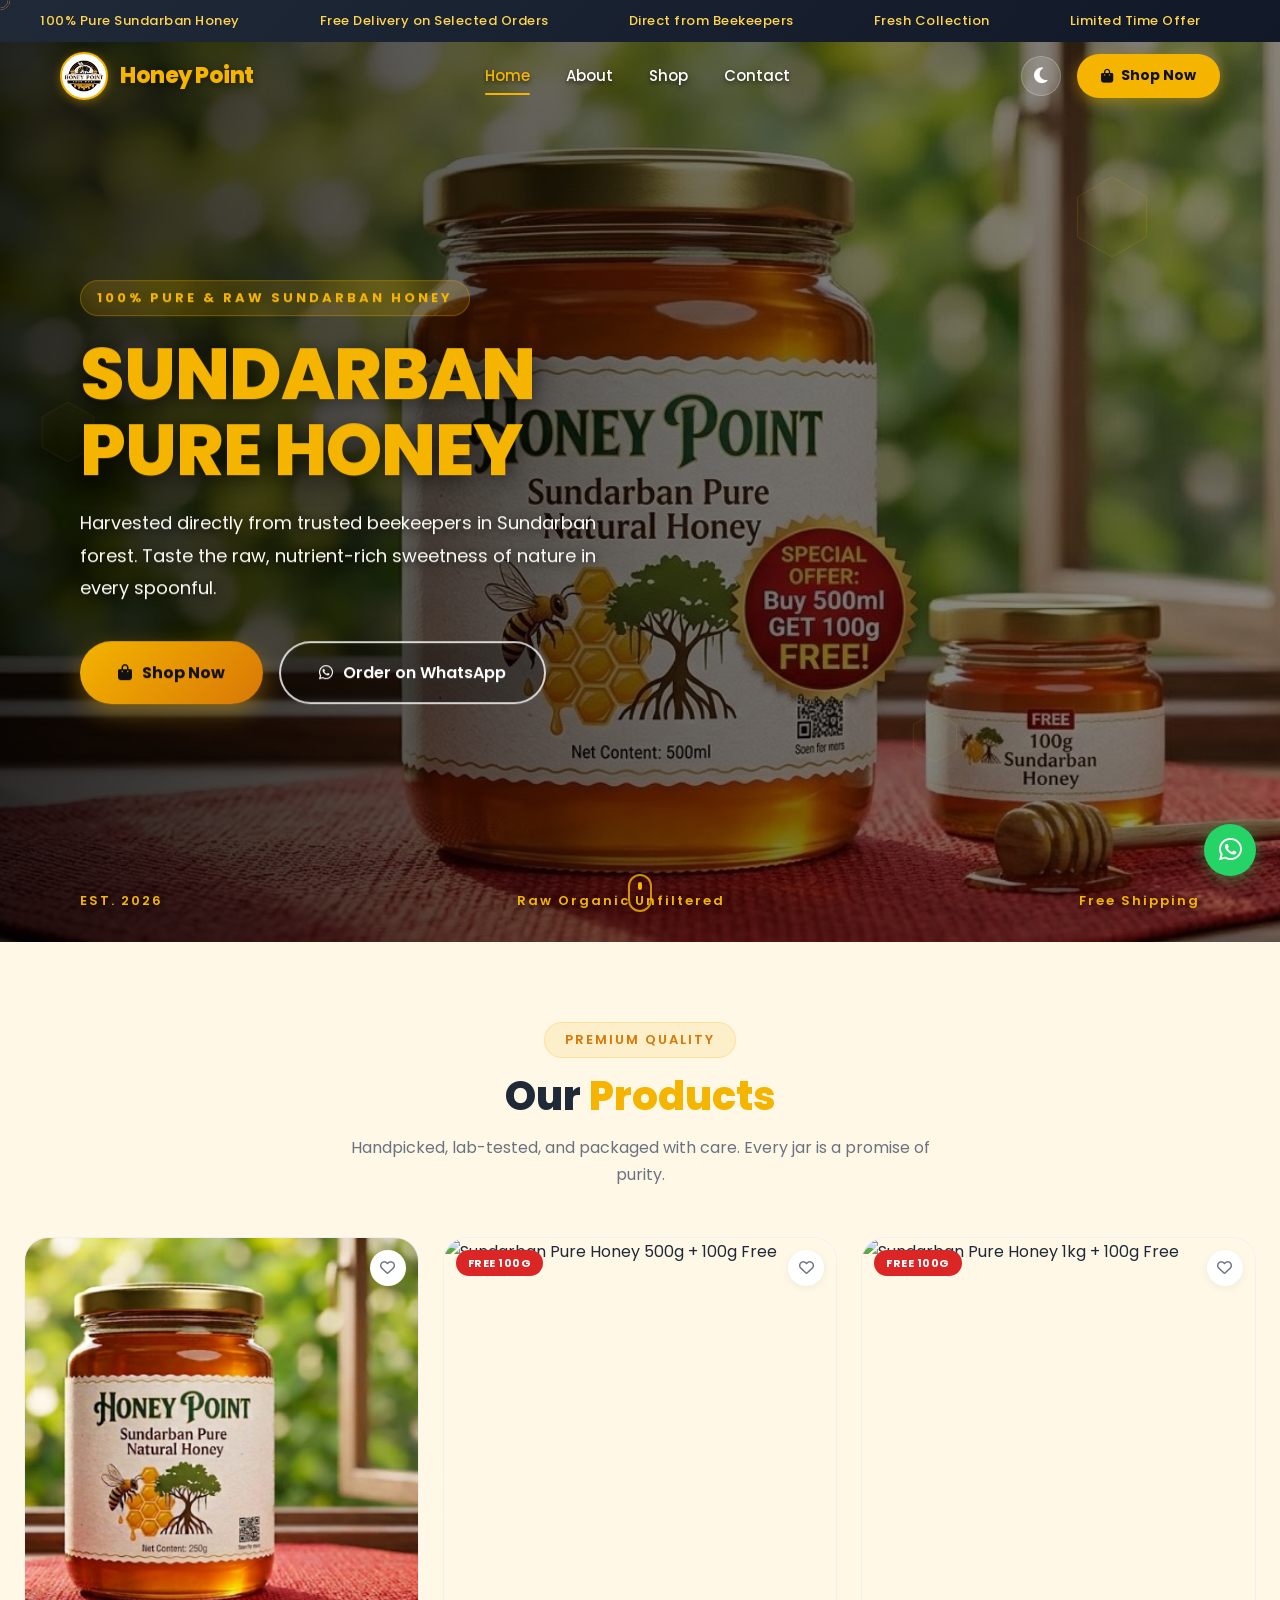
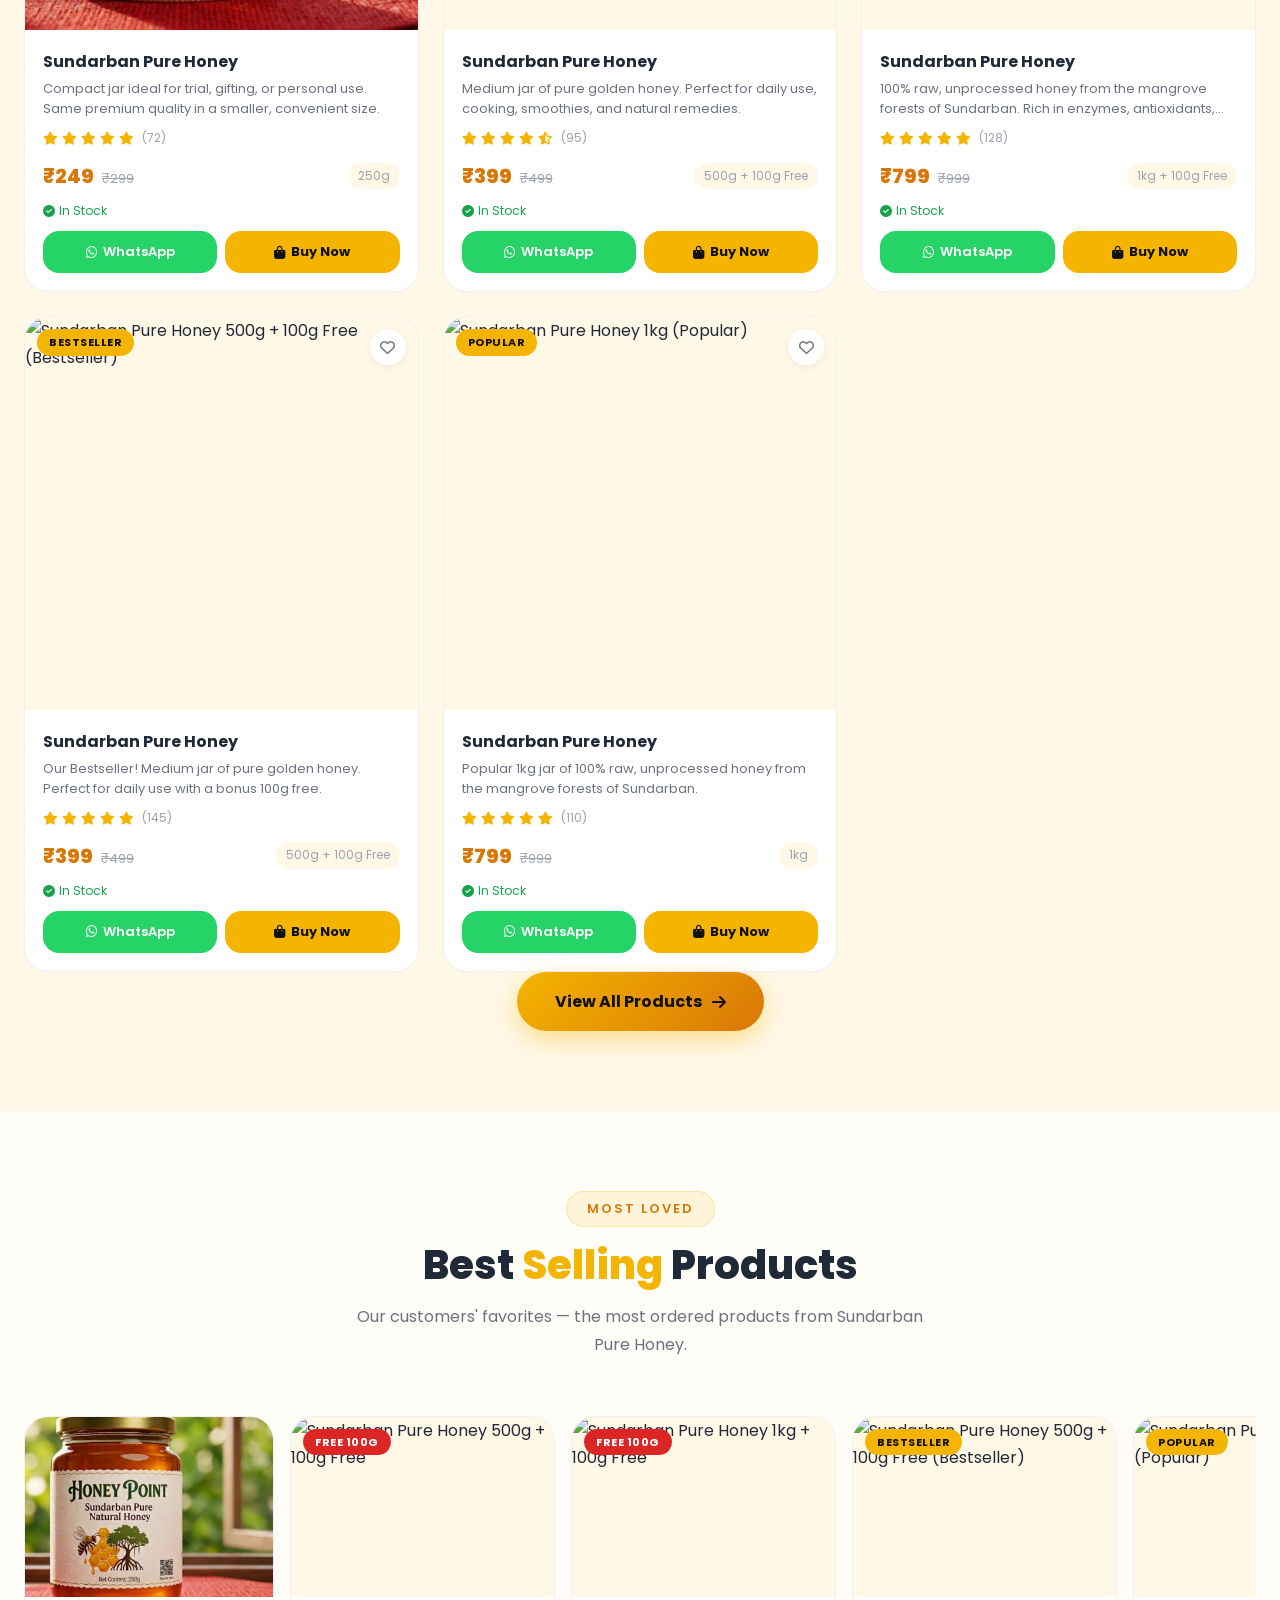
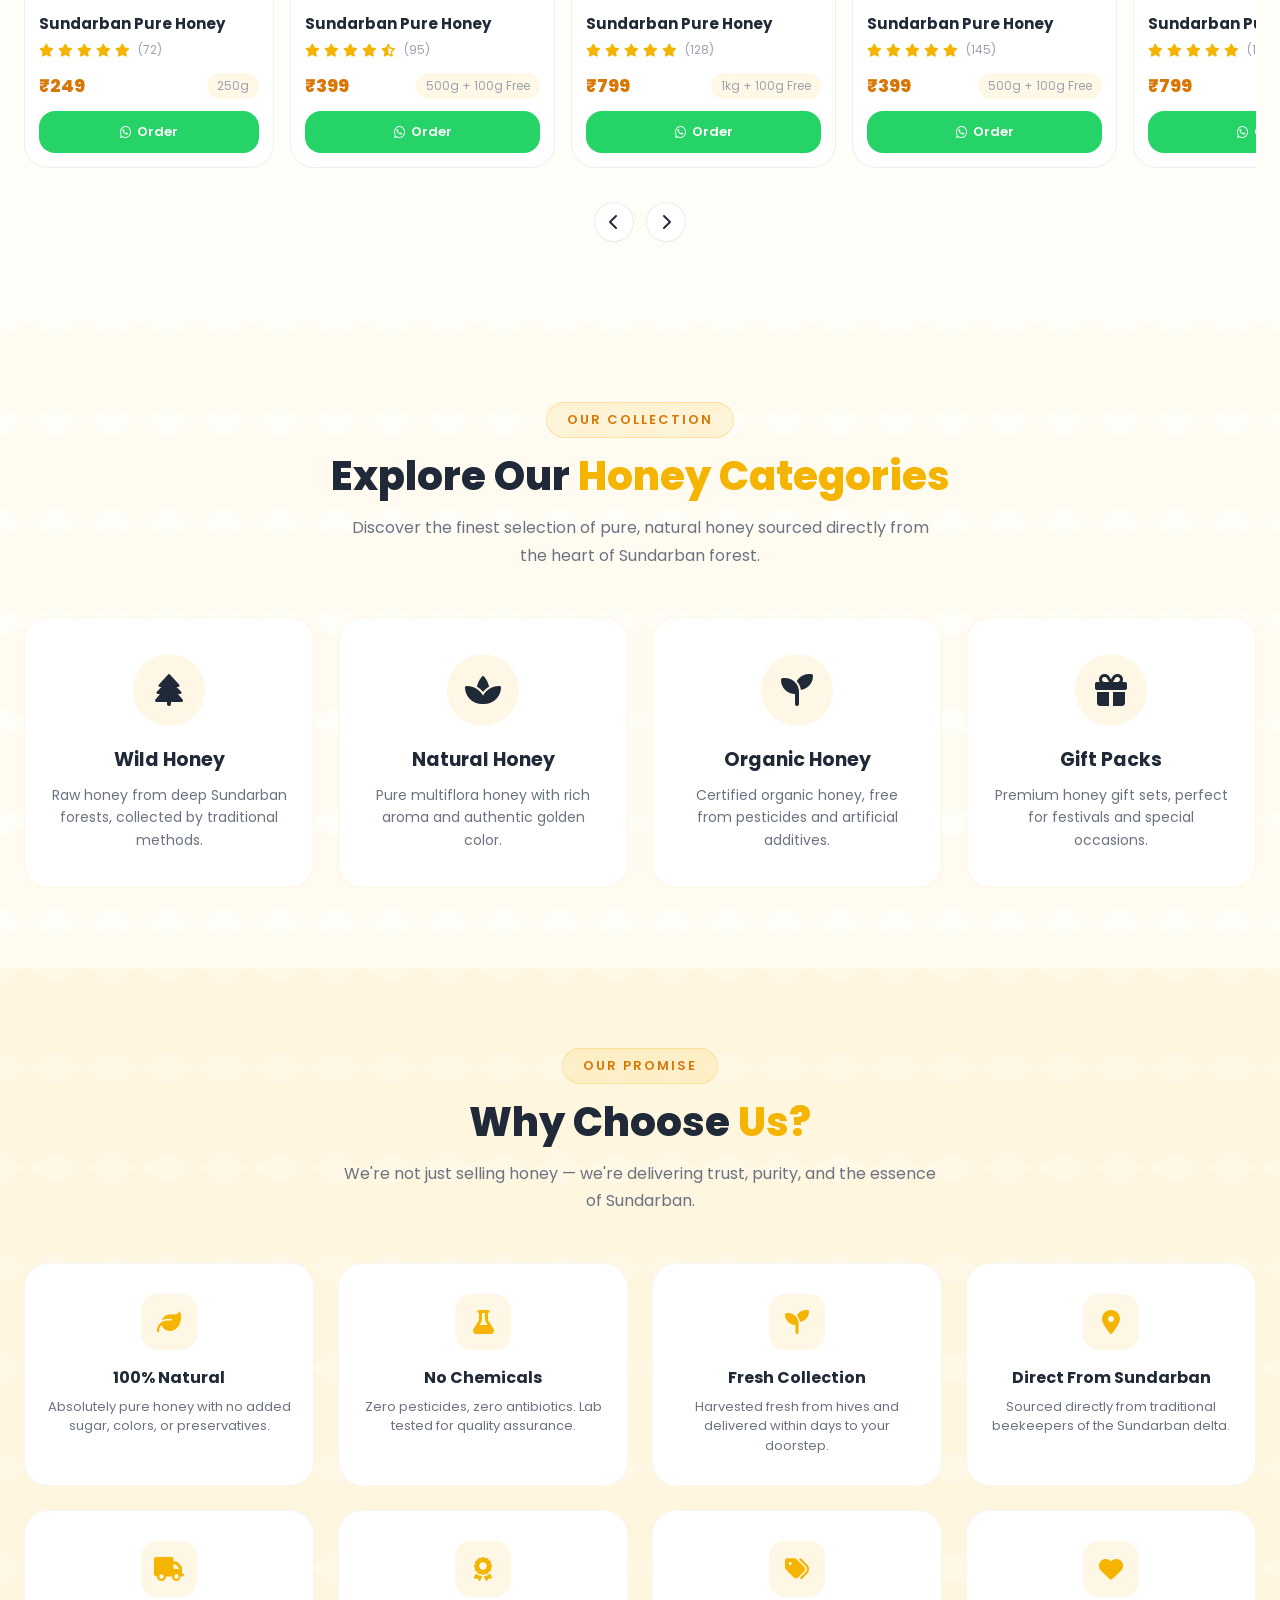
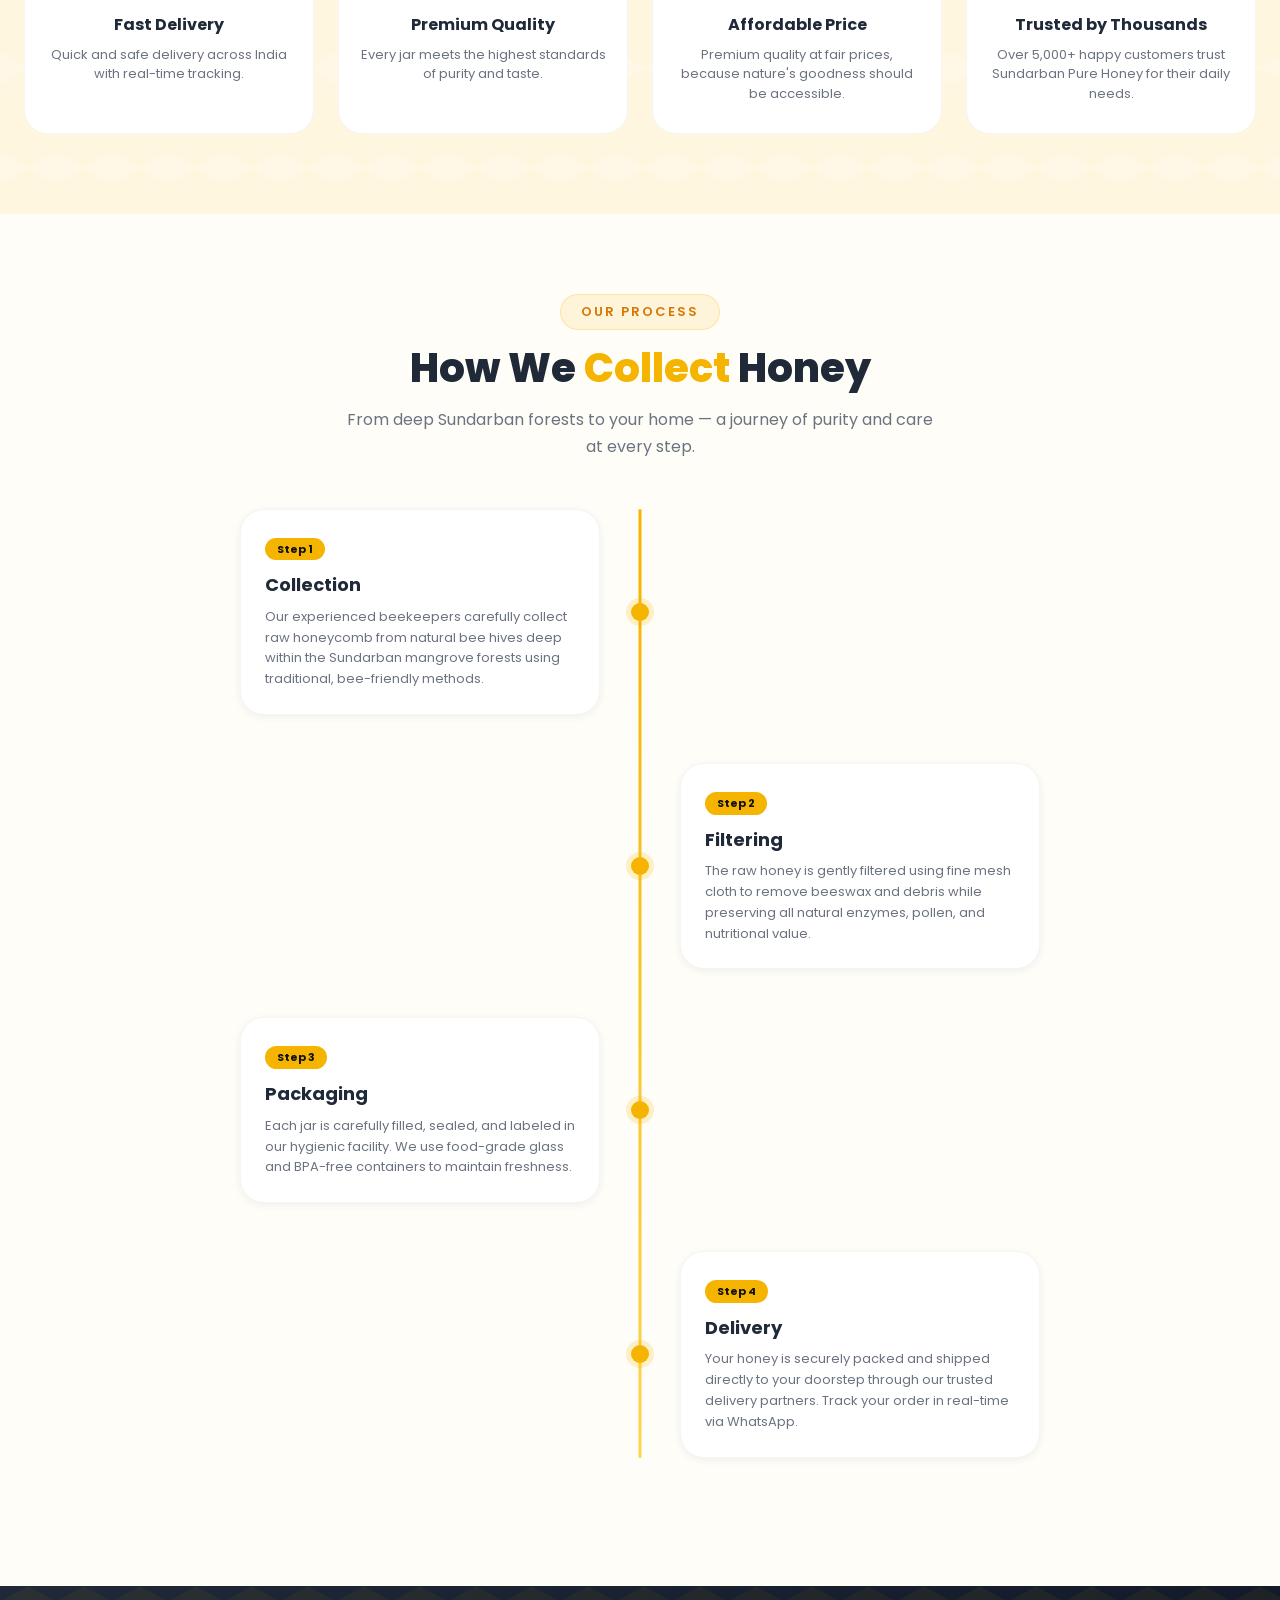
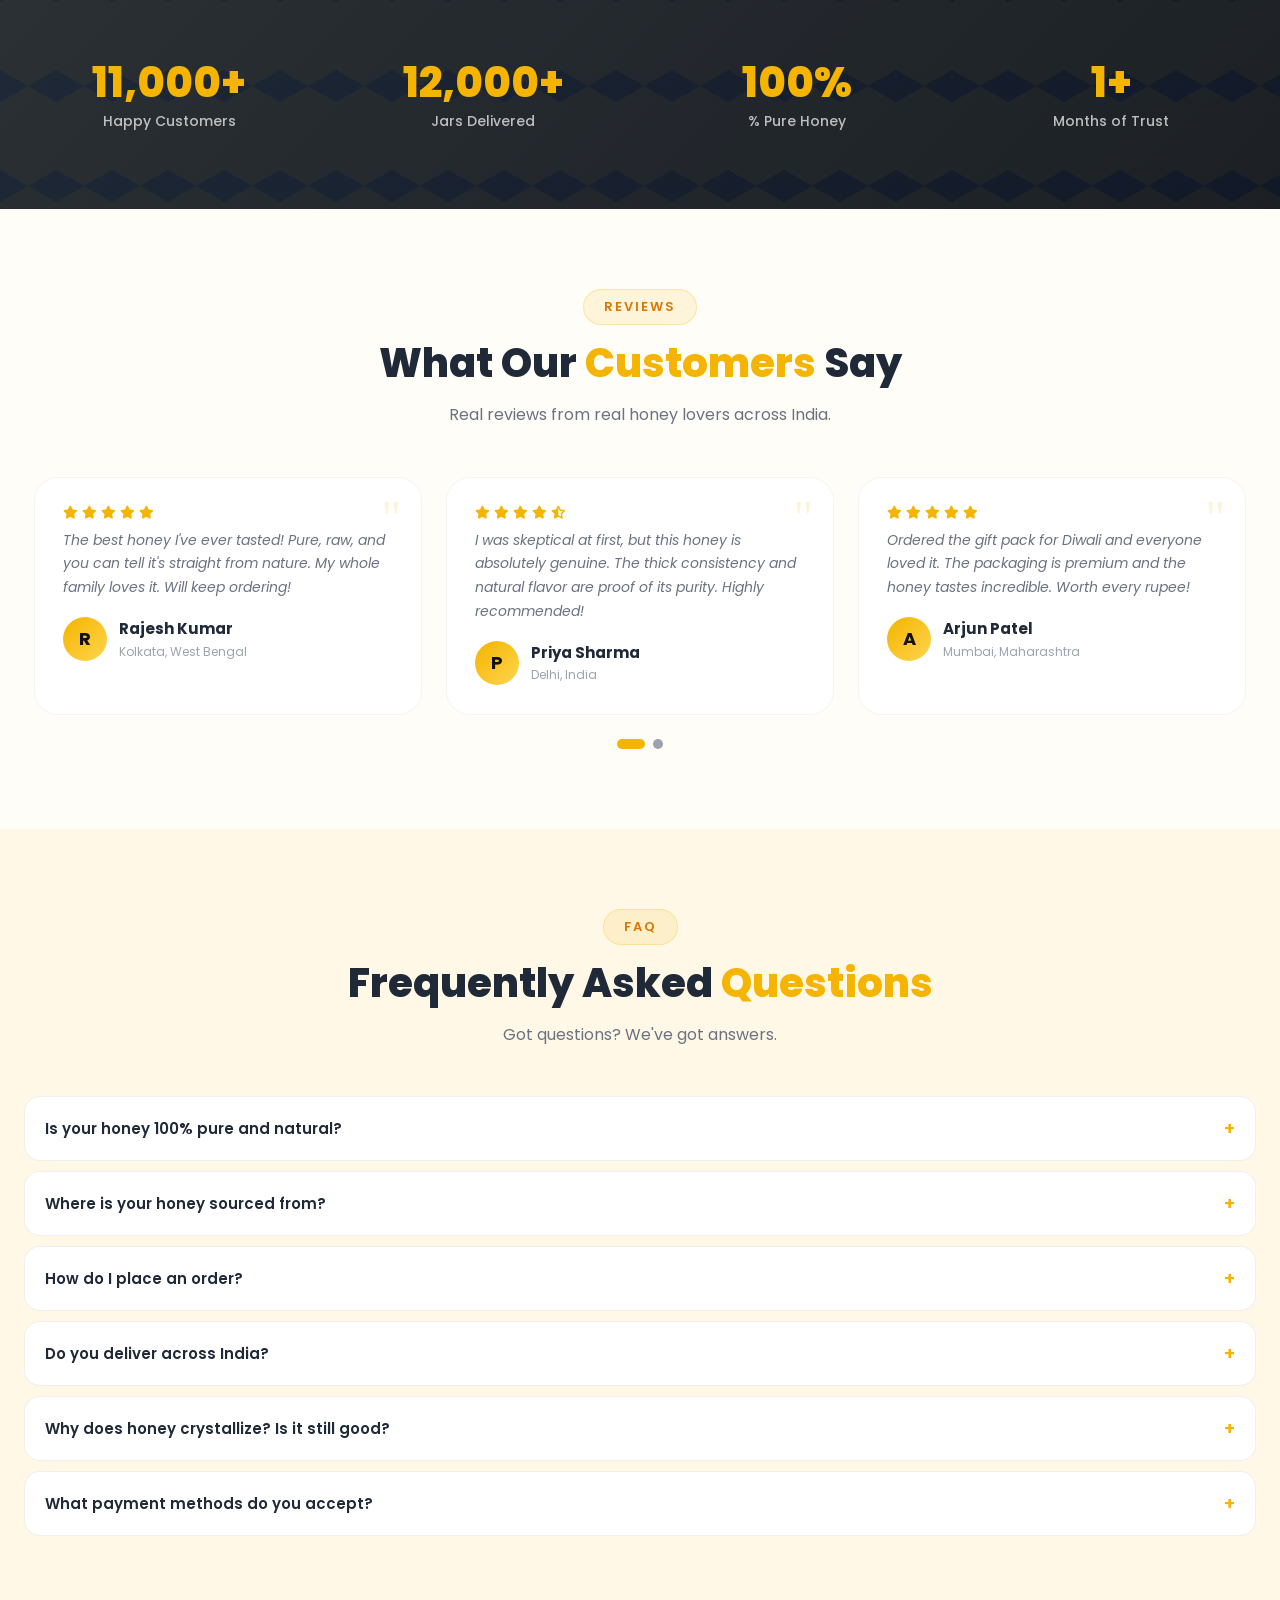
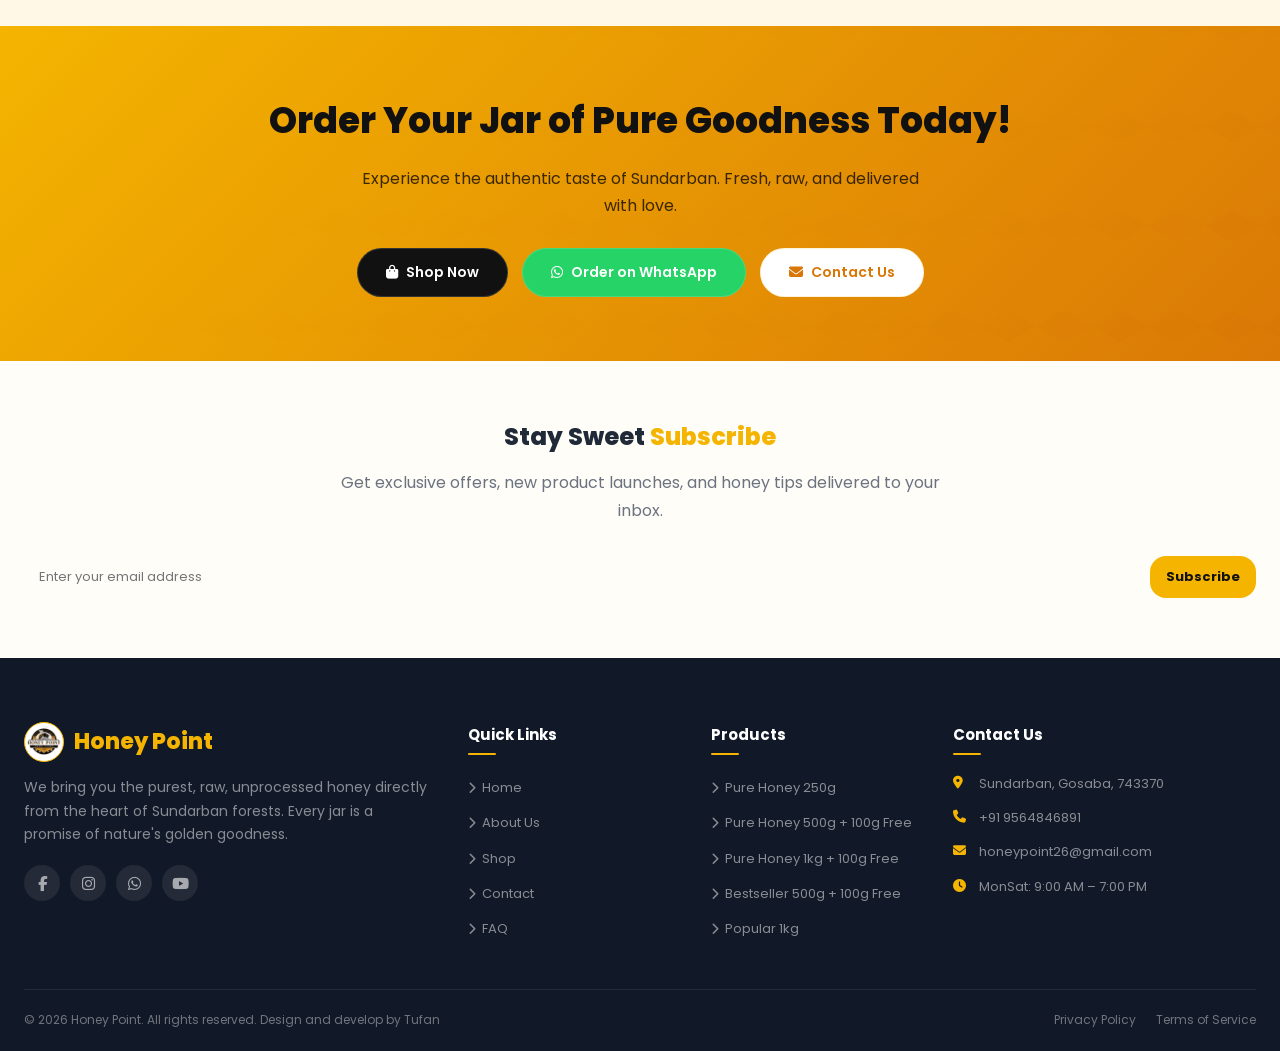
==== commit 74986d8c: "Update index.html" ====
--- a/index.html
+++ b/index.html
@@ -189,7 +189,7 @@
 
             <!-- Bottom Info -->
             <div class="bottom">
-                <div>EST. 2024</div>
+                <div>EST. 2026</div>
                 <div>Raw Organic Unfiltered</div>
                 <div>Free Shipping</div>
             </div>
@@ -1080,4 +1080,4 @@
 
 </body>
 
-</html>+</html>
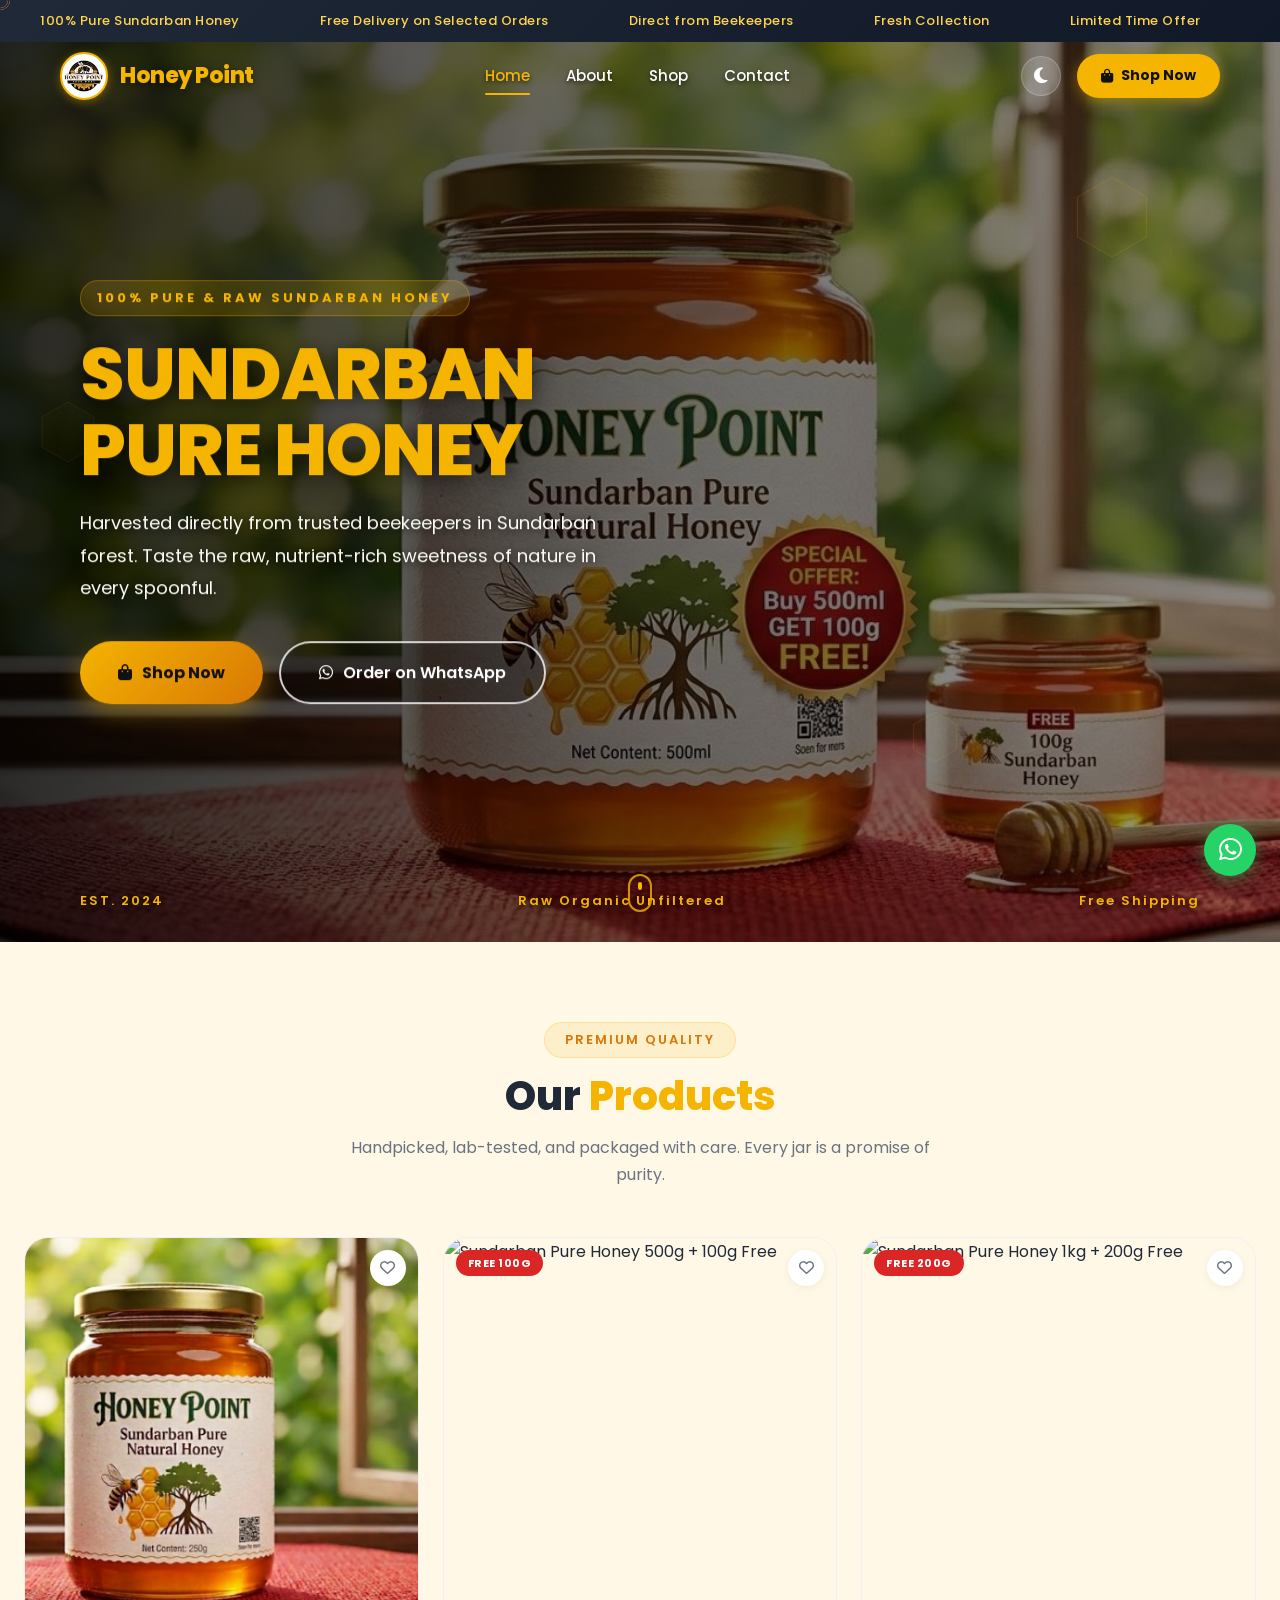
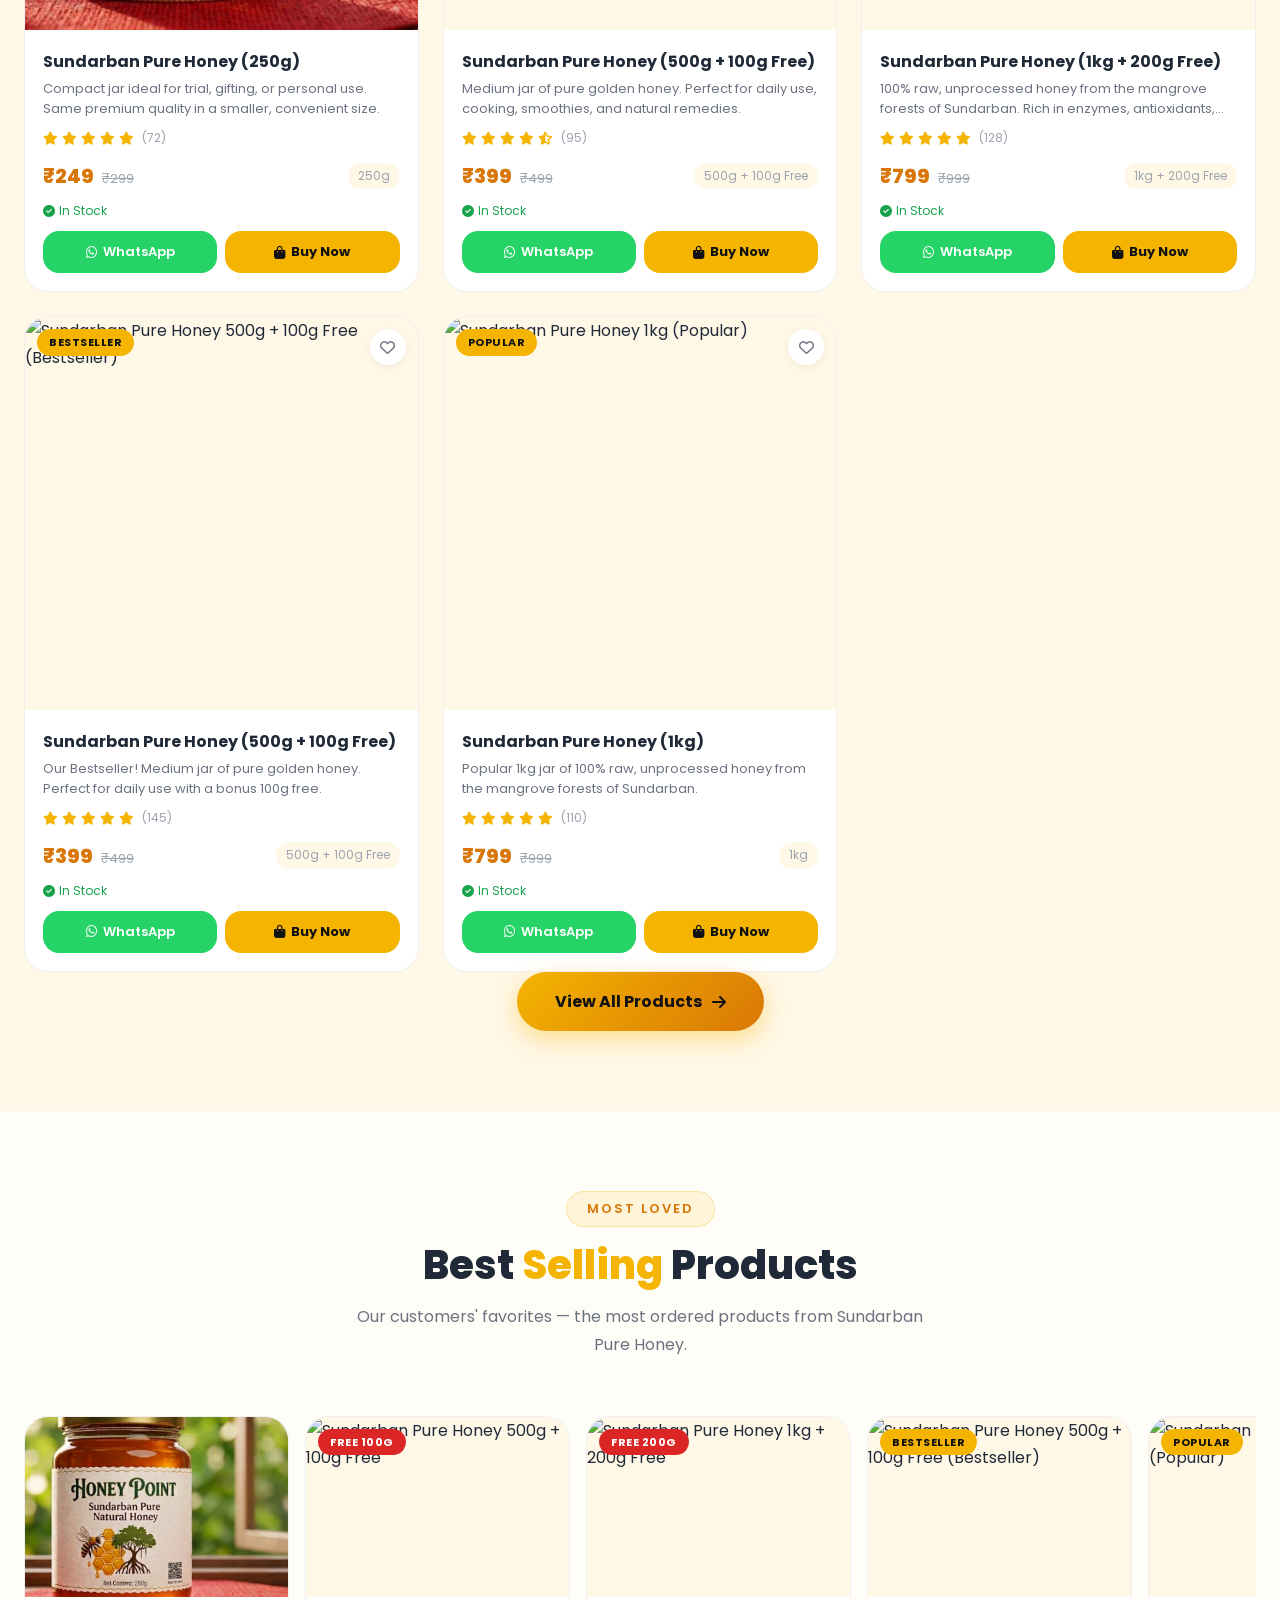
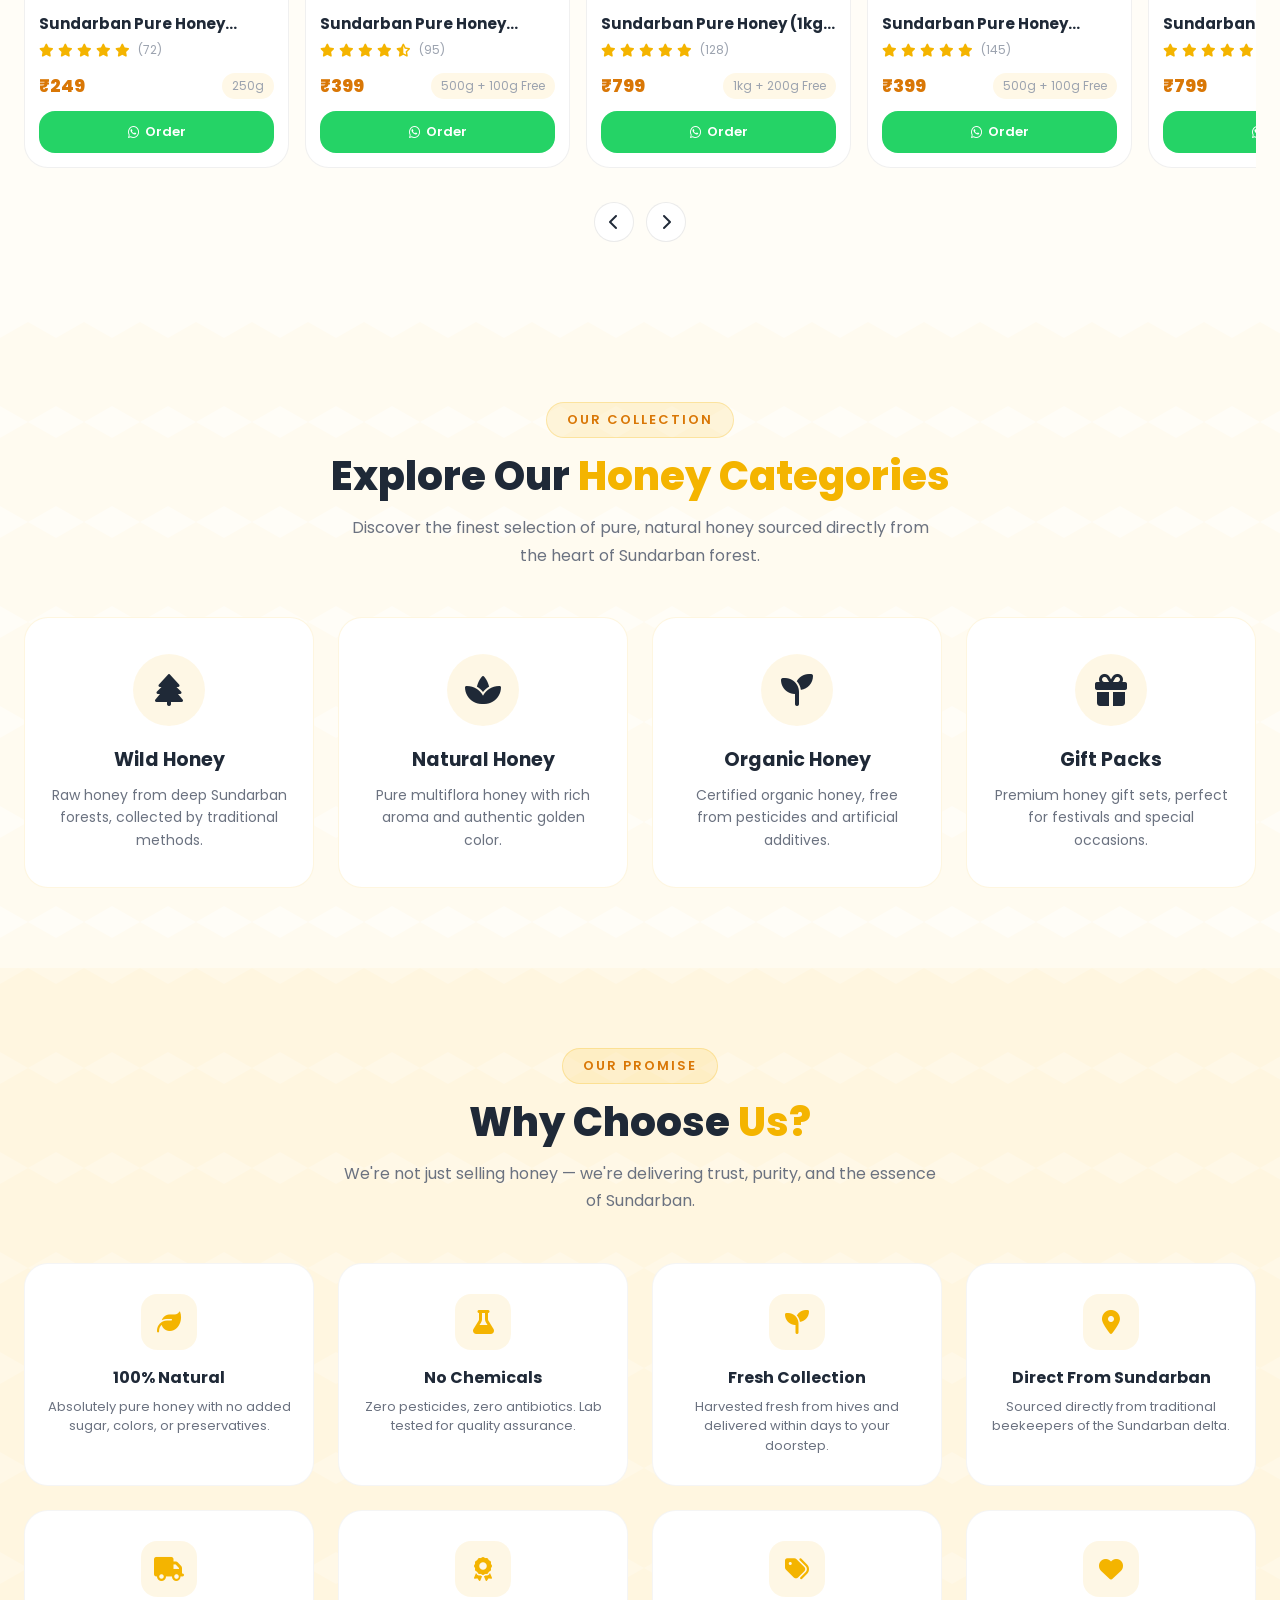
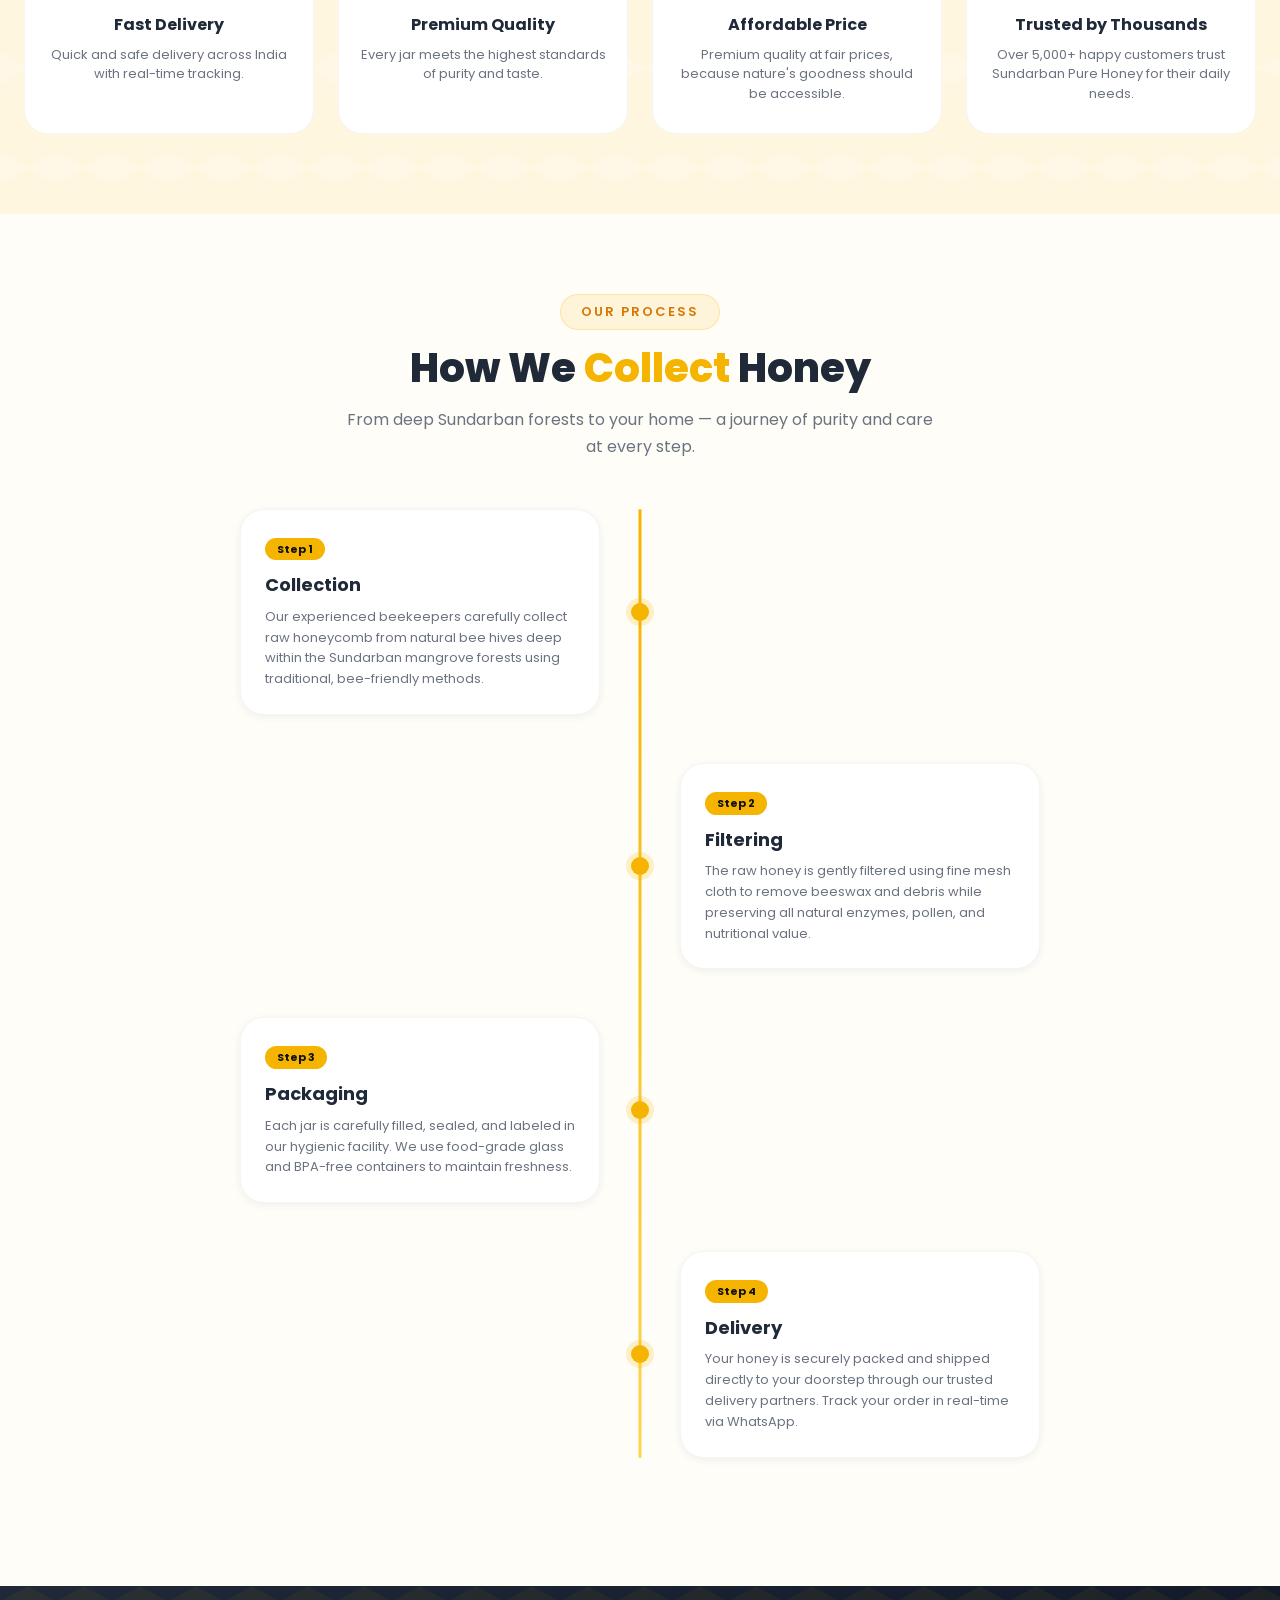
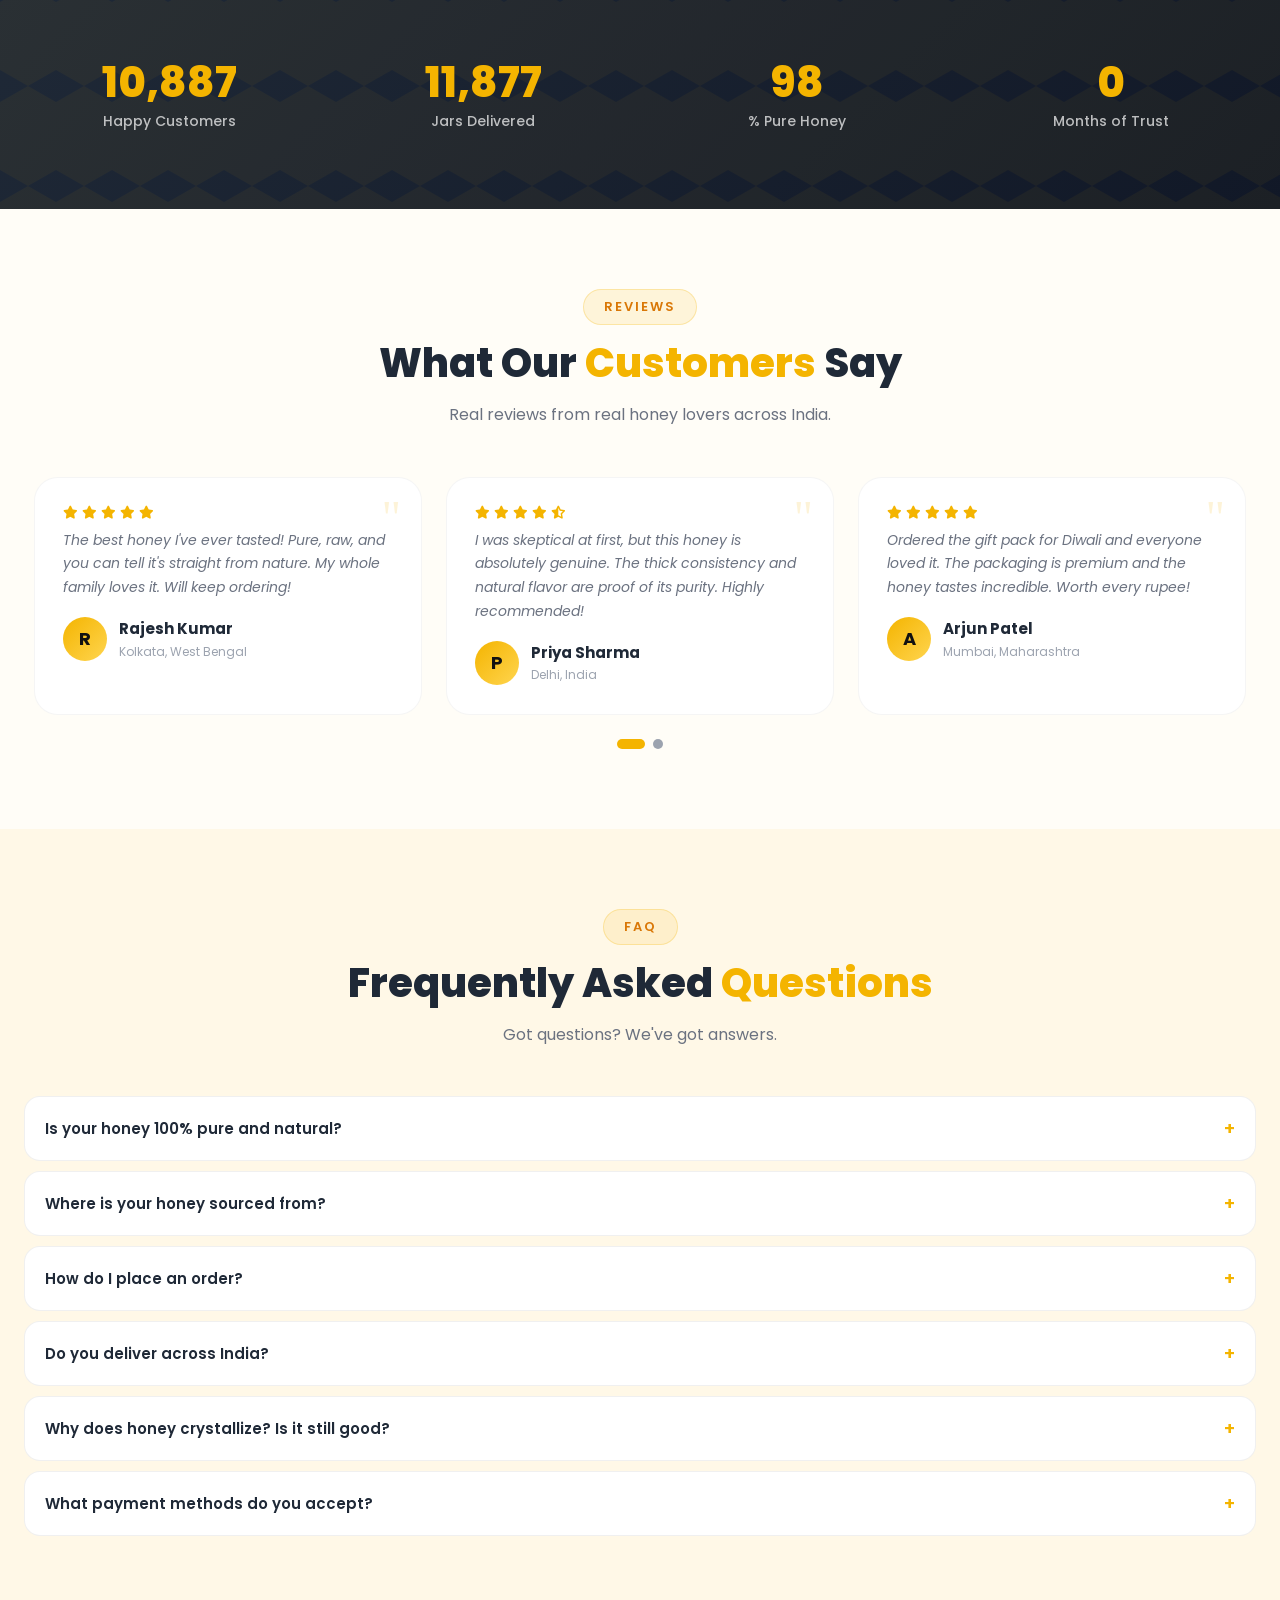
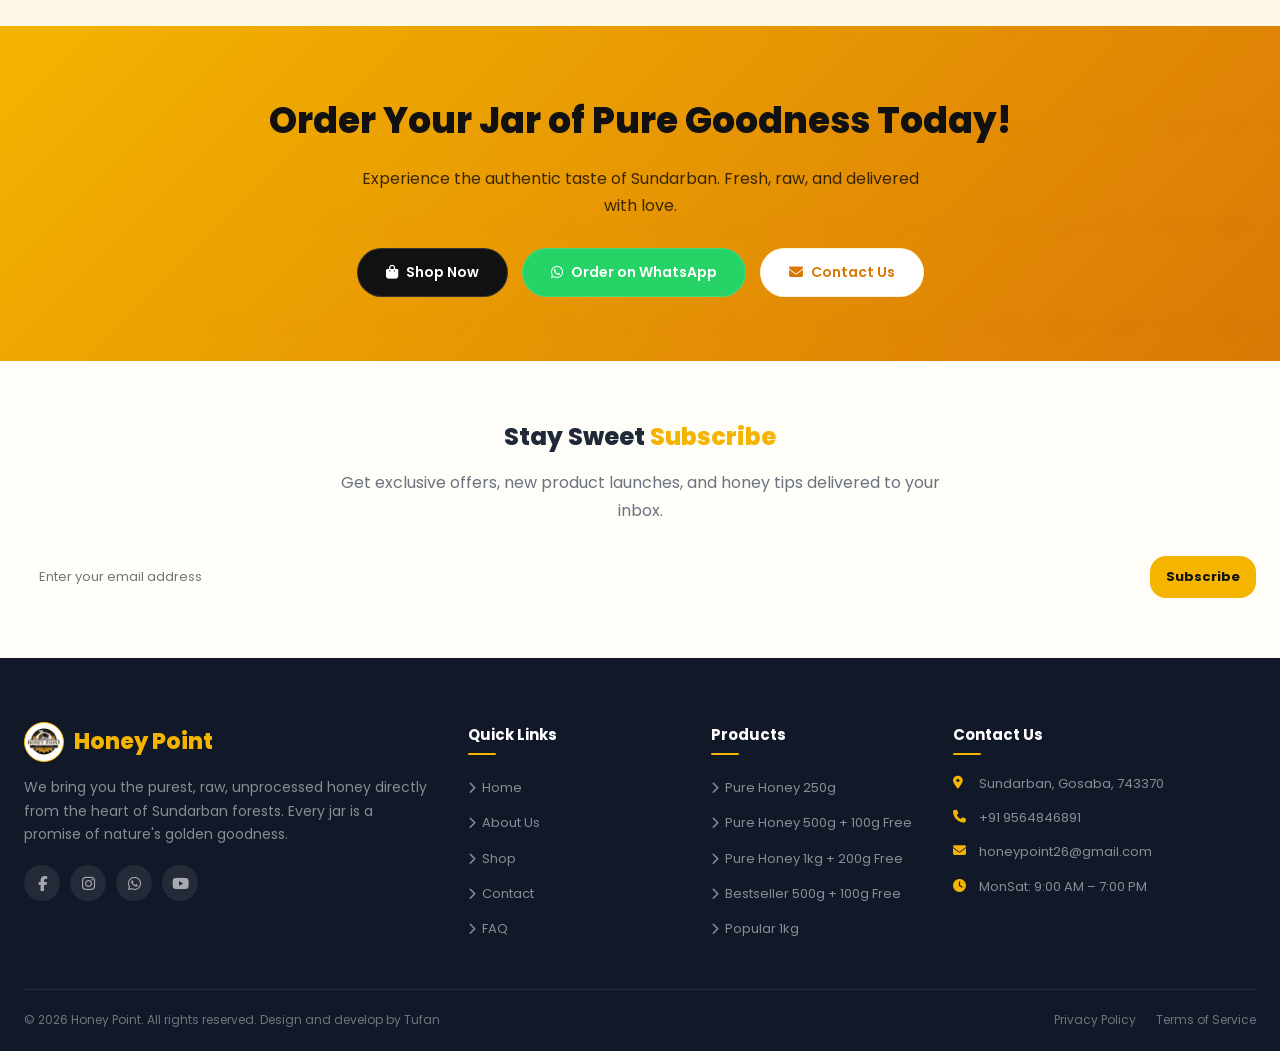
==== commit 18848b8e: "Update index.html" ====
--- a/index.html
+++ b/index.html
@@ -1,4 +1,4 @@
-﻿<!DOCTYPE html>
+<!DOCTYPE html>
 <html lang="en">
 
 <head>
@@ -189,7 +189,7 @@
 
             <!-- Bottom Info -->
             <div class="bottom">
-                <div>EST. 2026</div>
+                <div>EST. 2024</div>
                 <div>Raw Organic Unfiltered</div>
                 <div>Free Shipping</div>
             </div>
@@ -220,7 +220,7 @@
                             <button class="product-quick-view" data-product="0">Quick View</button>
                         </div>
                         <div class="product-info">
-                            <h3 class="product-name">Sundarban Pure Honey</h3>
+                            <h3 class="product-name">Sundarban Pure Honey (250g)</h3>
                             <p class="product-desc">Compact jar ideal for trial, gifting, or personal use. Same premium
                                 quality in a smaller, convenient size.</p>
                             <div class="product-rating">
@@ -256,7 +256,7 @@
                             <button class="product-quick-view" data-product="1">Quick View</button>
                         </div>
                         <div class="product-info">
-                            <h3 class="product-name">Sundarban Pure Honey</h3>
+                            <h3 class="product-name">Sundarban Pure Honey (500g + 100g Free)</h3>
                             <p class="product-desc">Medium jar of pure golden honey. Perfect for daily use, cooking,
                                 smoothies, and natural remedies.</p>
                             <div class="product-rating">
@@ -284,14 +284,14 @@
                     <!-- Product 3 -->
                     <div class="product-card reveal">
                         <div class="product-image-wrap">
-                            <img src="./assets/1kghoney.png" alt="Sundarban Pure Honey 1kg + 100g Free" loading="lazy">
-                            <span class="product-badge badge-sale">Free 100g</span>
+                            <img src="./assets/1kghoney.png" alt="Sundarban Pure Honey 1kg + 200g Free" loading="lazy">
+                            <span class="product-badge badge-sale">Free 200g</span>
                             <button class="product-wishlist" aria-label="Add to Wishlist"><i
                                     class="far fa-heart"></i></button>
                             <button class="product-quick-view" data-product="2">Quick View</button>
                         </div>
                         <div class="product-info">
-                            <h3 class="product-name">Sundarban Pure Honey</h3>
+                            <h3 class="product-name">Sundarban Pure Honey (1kg + 200g Free)</h3>
                             <p class="product-desc">100% raw, unprocessed honey from the mangrove forests of Sundarban.
                                 Rich in enzymes, antioxidants, and natural goodness.</p>
                             <div class="product-rating">
@@ -302,14 +302,14 @@
                             </div>
                             <div class="product-meta">
                                 <div class="product-price">&#8377;799 <span class="old-price">&#8377;999</span></div>
-                                <span class="product-weight">1kg + 100g Free</span>
+                                <span class="product-weight">1kg + 200g Free</span>
                             </div>
                             <div class="product-stock in-stock"><i class="fas fa-check-circle"></i> In Stock</div>
                             <div class="product-actions">
-                                <a href="https://wa.me/919564846891?text=Hello%2C%20I%20want%20to%20order%20Sundarban%20Pure%20Honey%20(1kg%2B100g%20Free)%20from%20Sundarban%20Pure%20Honey.%20Please%20provide%20delivery%20details."
+                                <a href="https://wa.me/919564846891?text=Hello%2C%20I%20want%20to%20order%20Sundarban%20Pure%20Honey%20(1kg%2B200g%20Free)%20from%20Sundarban%20Pure%20Honey.%20Please%20provide%20delivery%20details."
                                     class="btn-whatsapp" target="_blank" rel="noopener"><i class="fab fa-whatsapp"></i>
                                     WhatsApp</a>
-                                <a href="https://wa.me/919564846891?text=Hello%2C%20I%20want%20to%20order%20Sundarban%20Pure%20Honey%20(1kg%2B100g%20Free)%20from%20Sundarban%20Pure%20Honey."
+                                <a href="https://wa.me/919564846891?text=Hello%2C%20I%20want%20to%20order%20Sundarban%20Pure%20Honey%20(1kg%2B200g%20Free)%20from%20Sundarban%20Pure%20Honey."
                                     class="btn-buy" target="_blank" rel="noopener"><i class="fas fa-shopping-bag"></i>
                                     Buy Now</a>
                             </div>
@@ -327,7 +327,7 @@
                             <button class="product-quick-view" data-product="3">Quick View</button>
                         </div>
                         <div class="product-info">
-                            <h3 class="product-name">Sundarban Pure Honey</h3>
+                            <h3 class="product-name">Sundarban Pure Honey (500g + 100g Free)</h3>
                             <p class="product-desc">Our Bestseller! Medium jar of pure golden honey. Perfect for daily
                                 use with a bonus 100g free.</p>
                             <div class="product-rating">
@@ -362,7 +362,7 @@
                             <button class="product-quick-view" data-product="4">Quick View</button>
                         </div>
                         <div class="product-info">
-                            <h3 class="product-name">Sundarban Pure Honey</h3>
+                            <h3 class="product-name">Sundarban Pure Honey (1kg)</h3>
                             <p class="product-desc">Popular 1kg jar of 100% raw, unprocessed honey from the mangrove
                                 forests of Sundarban.</p>
                             <div class="product-rating">
@@ -413,7 +413,7 @@
                                 <img src="./assets/250ghoney.png" alt="Sundarban Pure Honey 250g" loading="lazy">
                             </div>
                             <div class="product-info">
-                                <h3 class="product-name">Sundarban Pure Honey</h3>
+                                <h3 class="product-name">Sundarban Pure Honey (250g)</h3>
                                 <div class="product-rating">
                                     <i class="fas fa-star star"></i><i class="fas fa-star star"></i><i
                                         class="fas fa-star star"></i><i class="fas fa-star star"></i><i
@@ -439,7 +439,7 @@
                                 <span class="product-badge badge-sale">Free 100g</span>
                             </div>
                             <div class="product-info">
-                                <h3 class="product-name">Sundarban Pure Honey</h3>
+                                <h3 class="product-name">Sundarban Pure Honey (500g + 100g Free)</h3>
                                 <div class="product-rating">
                                     <i class="fas fa-star star"></i><i class="fas fa-star star"></i><i
                                         class="fas fa-star star"></i><i class="fas fa-star star"></i><i
@@ -460,12 +460,12 @@
                         <!-- Card 3 -->
                         <div class="product-card">
                             <div class="product-image-wrap">
-                                <img src="./assets/1kghoney.png" alt="Sundarban Pure Honey 1kg + 100g Free"
+                                <img src="./assets/1kghoney.png" alt="Sundarban Pure Honey 1kg + 200g Free"
                                     loading="lazy">
-                                <span class="product-badge badge-sale">Free 100g</span>
+                                <span class="product-badge badge-sale">Free 200g</span>
                             </div>
                             <div class="product-info">
-                                <h3 class="product-name">Sundarban Pure Honey</h3>
+                                <h3 class="product-name">Sundarban Pure Honey (1kg + 200g Free)</h3>
                                 <div class="product-rating">
                                     <i class="fas fa-star star"></i><i class="fas fa-star star"></i><i
                                         class="fas fa-star star"></i><i class="fas fa-star star"></i><i
@@ -474,10 +474,10 @@
                                 </div>
                                 <div class="product-meta">
                                     <div class="product-price">&#8377;799</div>
-                                    <span class="product-weight">1kg + 100g Free</span>
+                                    <span class="product-weight">1kg + 200g Free</span>
                                 </div>
                                 <div class="product-actions mt-2">
-                                    <a href="https://wa.me/919564846891?text=Hello%2C%20I%20want%20to%20order%20Sundarban%20Pure%20Honey%20(1kg%2B100g%20Free)."
+                                    <a href="https://wa.me/919564846891?text=Hello%2C%20I%20want%20to%20order%20Sundarban%20Pure%20Honey%20(1kg%2B200g%20Free)."
                                         class="btn-whatsapp" target="_blank" rel="noopener"><i
                                             class="fab fa-whatsapp"></i> Order</a>
                                 </div>
@@ -491,7 +491,7 @@
                                 <span class="product-badge badge-best">Bestseller</span>
                             </div>
                             <div class="product-info">
-                                <h3 class="product-name">Sundarban Pure Honey</h3>
+                                <h3 class="product-name">Sundarban Pure Honey (500g + 100g Free)</h3>
                                 <div class="product-rating">
                                     <i class="fas fa-star star"></i><i class="fas fa-star star"></i><i
                                         class="fas fa-star star"></i><i class="fas fa-star star"></i><i
@@ -517,7 +517,7 @@
                                 <span class="product-badge badge-best">Popular</span>
                             </div>
                             <div class="product-info">
-                                <h3 class="product-name">Sundarban Pure Honey</h3>
+                                <h3 class="product-name">Sundarban Pure Honey (1kg)</h3>
                                 <div class="product-rating">
                                     <i class="fas fa-star star"></i><i class="fas fa-star star"></i><i
                                         class="fas fa-star star"></i><i class="fas fa-star star"></i><i
@@ -1009,7 +1009,7 @@
                         <li><a href="shop.html"><i class="fas fa-chevron-right text-xs"></i> Pure Honey 250g</a></li>
                         <li><a href="shop.html"><i class="fas fa-chevron-right text-xs"></i> Pure Honey 500g + 100g
                                 Free</a></li>
-                        <li><a href="shop.html"><i class="fas fa-chevron-right text-xs"></i> Pure Honey 1kg + 100g
+                        <li><a href="shop.html"><i class="fas fa-chevron-right text-xs"></i> Pure Honey 1kg + 200g
                                 Free</a></li>
                         <li><a href="shop.html"><i class="fas fa-chevron-right text-xs"></i> Bestseller 500g + 100g
                                 Free</a></li>
